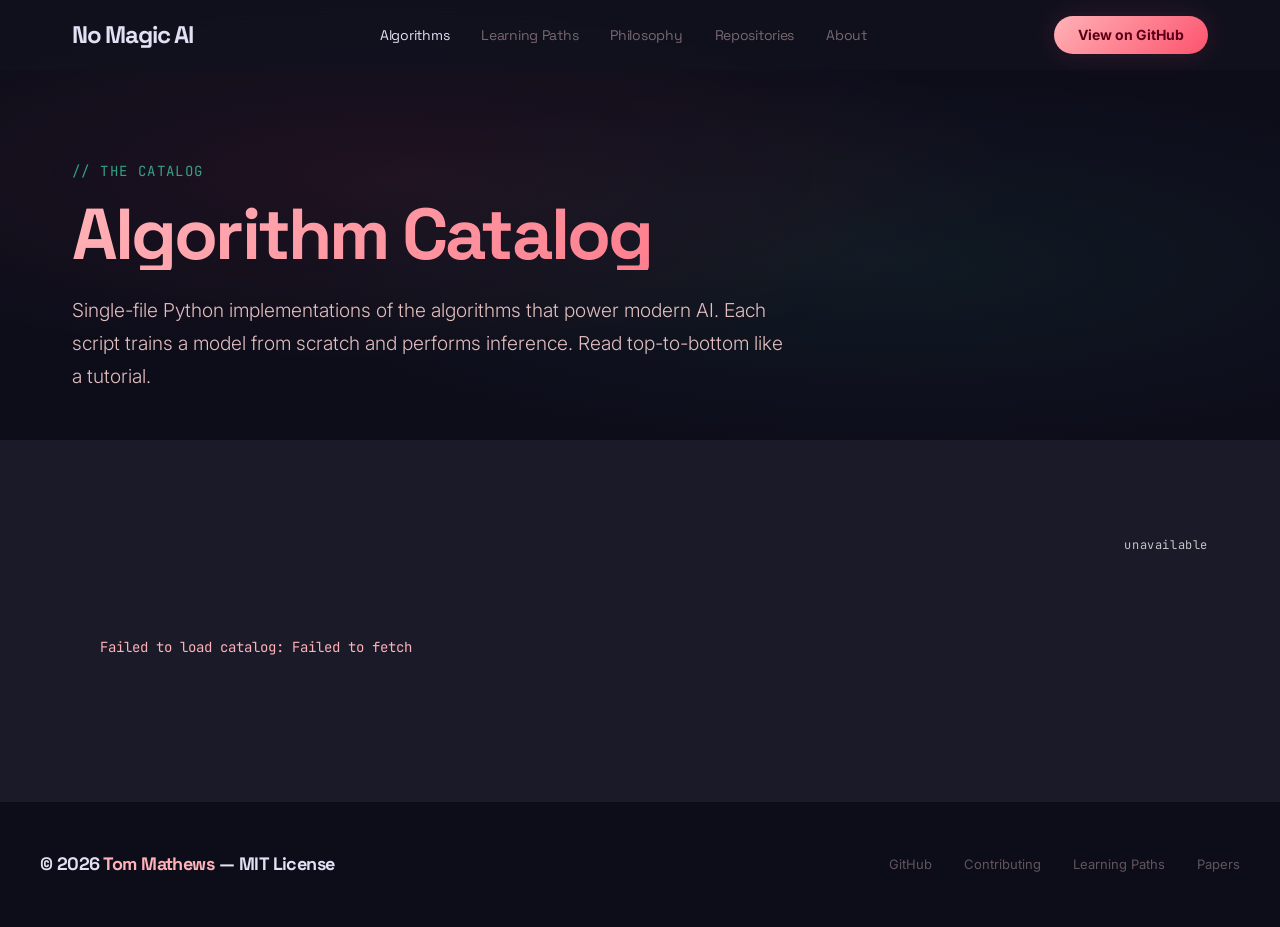
==== algorithms/index.html @ 9338393c "feat(site): add /algorithms/ page with URL-routed tier filter Create a dedicated /algorithms/ page t" ====
<!DOCTYPE html>
<html lang="en">
<head>
  <meta charset="UTF-8">
  <meta name="viewport" content="width=device-width, initial-scale=1.0">
  <title>Algorithms &mdash; no-magic-ai</title>
  <meta name="description" content="Browse the no-magic algorithm catalog. 48 single-file Python implementations grouped by tier: foundations, alignment, systems, agents.">
  <link rel="canonical" href="https://no-magic-ai.github.io/algorithms/">
  <meta property="og:type" content="website">
  <meta property="og:title" content="Algorithms — no-magic-ai">
  <meta property="og:description" content="48 single-file Python implementations of AI/ML algorithms. Zero dependencies, pure stdlib. Filter by tier and read top-to-bottom.">
  <meta property="og:url" content="https://no-magic-ai.github.io/algorithms/">
  <meta property="og:image" content="https://no-magic-ai.github.io/icon-512.png">
  <meta name="twitter:card" content="summary_large_image">
  <link rel="icon" type="image/png" sizes="32x32" href="../favicon-32.png">
  <link rel="icon" type="image/svg+xml" href="../icon.svg">
  <link rel="icon" type="image/png" sizes="192x192" href="../favicon-192.png">
  <link rel="apple-touch-icon" href="../apple-touch-icon.png">
  <link rel="preconnect" href="https://fonts.googleapis.com">
  <link rel="preconnect" href="https://fonts.gstatic.com" crossorigin>
  <link href="https://fonts.googleapis.com/css2?family=Space+Grotesk:wght@300;400;500;600;700&family=Inter:wght@300;400;500;600&family=JetBrains+Mono:wght@400;700&display=swap" rel="stylesheet">
  <link href="https://fonts.googleapis.com/css2?family=Material+Symbols+Outlined:wght,FILL@100..700,0..1&display=swap" rel="stylesheet">
  <link rel="stylesheet" href="../site.css">
  <style>
/* Page-specific styles for the Algorithms catalog. Shared tokens,
   nav, footer, sections, and responsive baselines live in site.css. */

/* ── Hero (compact, mirrors about.html) ── */
.hero-compact {
  position: relative; padding: 10rem 0 3rem; overflow: hidden;
  background: var(--surface-lowest);
}
.hero-compact::before {
  content: ''; position: absolute; inset: 0; z-index: 0;
  background: radial-gradient(ellipse at 30% 40%, rgba(252, 83, 109, 0.08), transparent 50%),
              radial-gradient(ellipse at 70% 60%, rgba(65, 222, 176, 0.06), transparent 50%);
}
.hero-compact .container { position: relative; z-index: 2; }
.hero-tag {
  font-family: 'JetBrains Mono', monospace; color: var(--secondary);
  font-size: 0.875rem; letter-spacing: 0.1em; text-transform: uppercase;
  margin-bottom: 1rem; opacity: 0.7;
}
.hero-compact h1 {
  font-family: 'Space Grotesk', sans-serif;
  font-size: clamp(2.5rem, 6vw, 4.5rem);
  font-weight: 700; letter-spacing: -0.04em; line-height: 1;
  background: linear-gradient(135deg, var(--primary), var(--primary-container));
  -webkit-background-clip: text; -webkit-text-fill-color: transparent;
  background-clip: text;
  margin-bottom: 1.5rem;
}
.hero-compact .lede {
  font-size: clamp(1rem, 1.5vw, 1.25rem); font-weight: 300;
  color: var(--on-surface-variant); max-width: 720px; line-height: 1.7;
}

/* ── Catalog header ── */
.catalog-toolbar {
  display: flex; flex-wrap: wrap; gap: 1.5rem;
  align-items: center; justify-content: space-between;
  margin-bottom: 2rem;
}
.catalog-meta {
  font-family: 'JetBrains Mono', monospace; font-size: 0.75rem;
  color: var(--tertiary); letter-spacing: 0.05em;
}

/* ── Tier Pills ── */
.pills { display: flex; flex-wrap: wrap; gap: 0.5rem; }
.pill {
  padding: 0.5rem 1.25rem; border-radius: 9999px;
  font-family: 'Space Grotesk', sans-serif; font-size: 0.8125rem; font-weight: 600;
  background: var(--surface-highest); color: var(--on-surface);
  transition: all 0.3s;
}
.pill:hover { background: var(--surface-bright); }
.pill.active { background: var(--secondary); color: var(--on-secondary); }
.pill .pill-count {
  display: inline-block; font-size: 0.6875rem;
  background: rgba(255, 255, 255, 0.15); padding: 0 0.375rem;
  border-radius: 9999px; margin-left: 0.375rem;
}
.pill.active .pill-count { background: rgba(0, 56, 41, 0.3); }

/* ── Algo Cards ── */
.cards-grid {
  display: grid; grid-template-columns: repeat(auto-fill, minmax(340px, 1fr)); gap: 1rem;
}
.algo-card {
  background: var(--surface-high); padding: 1.75rem; border-radius: 1rem;
  transition: background 0.4s; cursor: pointer;
  display: flex; flex-direction: column;
}
.algo-card:hover { background: var(--surface-highest); }
.algo-card-top {
  display: flex; justify-content: space-between; align-items: flex-start;
  margin-bottom: 0.75rem;
}
.algo-card-name {
  font-family: 'Space Grotesk', sans-serif; font-size: 1rem;
  font-weight: 700; color: var(--on-surface);
}
.tier-badge {
  font-family: 'JetBrains Mono', monospace; font-size: 0.625rem;
  padding: 0.2rem 0.6rem; border-radius: 9999px; flex-shrink: 0;
  font-weight: 500;
}
.tier-badge-foundations { color: var(--tier-foundations); background: var(--tier-foundations-bg); }
.tier-badge-alignment { color: var(--tier-alignment); background: var(--tier-alignment-bg); }
.tier-badge-systems { color: var(--tier-systems); background: var(--tier-systems-bg); }
.tier-badge-agents { color: var(--tier-agents); background: var(--tier-agents-bg); }
.algo-card-thesis {
  color: var(--on-surface-variant); font-size: 0.8125rem;
  line-height: 1.7; flex: 1;
  display: -webkit-box; -webkit-line-clamp: 3; -webkit-box-orient: vertical;
  overflow: hidden;
}
.algo-card-footer {
  display: flex; justify-content: space-between; align-items: center;
  margin-top: 1rem; padding-top: 0.75rem;
  border-top: 1px solid rgba(90, 64, 66, 0.1);
}
.algo-card-links { display: flex; gap: 0.75rem; }
.algo-card-link {
  font-size: 0.6875rem; color: var(--tertiary); transition: color 0.2s;
  font-family: 'JetBrains Mono', monospace;
}
.algo-card-link:hover { color: var(--primary); }
.algo-card-viz {
  font-size: 0.625rem; color: var(--tertiary);
  display: flex; align-items: center; gap: 0.25rem;
}
.algo-card-viz .viz-dot {
  width: 6px; height: 6px; border-radius: 50%; background: var(--secondary);
}

/* ── Skeleton (shown during initial fetch) ── */
.skeleton-card {
  background: var(--surface-high); padding: 1.75rem; border-radius: 1rem;
  height: 180px; opacity: 0.4;
}

/* ── Empty / error state ── */
.catalog-state {
  padding: 3rem 1rem; text-align: center;
  color: var(--on-surface-variant);
  font-family: 'JetBrains Mono', monospace; font-size: 0.875rem;
}
.catalog-state.error { color: var(--primary); }

/* ── Preview Modal ── */
.modal-overlay {
  display: none; position: fixed; inset: 0;
  background: rgba(0, 0, 0, 0.85); z-index: 10000;
  justify-content: center; align-items: center;
  padding: 2rem; cursor: pointer;
}
.modal-overlay.active { display: flex; }
.modal-content { max-width: 560px; width: 100%; cursor: default; }
.modal-content img {
  width: 100%; border-radius: 0.75rem;
  border: 1px solid rgba(90, 64, 66, 0.15);
}
.modal-title {
  font-family: 'Space Grotesk', sans-serif; font-size: 1rem;
  font-weight: 700; margin-top: 1rem;
}
.modal-thesis {
  font-size: 0.8125rem; color: var(--on-surface-variant);
  margin-top: 0.5rem; line-height: 1.7;
}
.modal-close {
  position: absolute; top: 1.5rem; right: 1.5rem;
  font-size: 1.5rem; color: var(--tertiary); cursor: pointer;
  background: none; border: none; font-family: 'JetBrains Mono', monospace;
}
.modal-close:hover { color: var(--on-surface); }

/* ── Page-specific responsive overrides ── */
@media (max-width: 768px) {
  .hero-compact { padding: 8rem 0 2.5rem; }
  .cards-grid { grid-template-columns: 1fr; }
  .catalog-toolbar { flex-direction: column; align-items: flex-start; }
}
  </style>
</head>
<body>

<!-- ═══ NAV ═══ -->
<nav class="nav">
  <div class="nav-inner">
    <a href="../" class="nav-logo font-headline">No Magic AI</a>
    <div class="nav-links">
      <a href="./" class="current">Algorithms</a>
      <a href="../#paths">Learning Paths</a>
      <a href="../#philosophy">Philosophy</a>
      <a href="../#repos">Repositories</a>
      <a href="../about.html">About</a>
    </div>
    <a href="https://github.com/no-magic-ai/no-magic" class="nav-cta" target="_blank">View on GitHub</a>
  </div>
</nav>

<!-- ═══ HERO ═══ -->
<section class="hero-compact">
  <div class="container">
    <p class="hero-tag">// the catalog</p>
    <h1>Algorithm Catalog</h1>
    <p class="lede">
      Single-file Python implementations of the algorithms that power modern AI.
      Each script trains a model from scratch and performs inference. Read top-to-bottom like a tutorial.
    </p>
  </div>
</section>

<!-- ═══ CATALOG ═══ -->
<section class="section section-low">
  <div class="container">
    <div class="catalog-toolbar">
      <nav class="pills" id="tierNav" role="tablist" aria-label="Filter by tier"></nav>
      <div class="catalog-meta" id="catalogMeta">&mdash;</div>
    </div>
    <div class="cards-grid" id="algoGrid">
      <div class="skeleton-card"></div>
      <div class="skeleton-card"></div>
      <div class="skeleton-card"></div>
      <div class="skeleton-card"></div>
      <div class="skeleton-card"></div>
      <div class="skeleton-card"></div>
    </div>
  </div>
</section>

<!-- ═══ FOOTER ═══ -->
<footer class="footer">
  <div class="footer-inner">
    <div class="footer-logo font-headline">&copy; 2026 <a href="https://github.com/Mathews-Tom" target="_blank" style="color:var(--primary);">Tom Mathews</a> &mdash; MIT License</div>
    <div class="footer-links">
      <a href="https://github.com/no-magic-ai" target="_blank">GitHub</a>
      <a href="https://github.com/no-magic-ai/no-magic/blob/main/CONTRIBUTING.md" target="_blank">Contributing</a>
      <a href="../#paths">Learning Paths</a>
      <a href="https://github.com/no-magic-ai/no-magic-papers" target="_blank">Papers</a>
    </div>
  </div>
</footer>

<!-- ═══ PREVIEW MODAL ═══ -->
<div class="modal-overlay" id="modal">
  <button class="modal-close" aria-label="Close preview">&times;</button>
  <div class="modal-content">
    <img id="modalImg" src="" alt="">
    <div class="modal-title" id="modalTitle"></div>
    <div class="modal-thesis" id="modalThesis"></div>
  </div>
</div>

<script>
const CATALOG_URL = 'https://raw.githubusercontent.com/no-magic-ai/no-magic/main/docs/catalog.json';
const VIZ_BASE = 'https://raw.githubusercontent.com/no-magic-ai/no-magic-viz/main/previews/';
const REPO_BASE = 'https://github.com/no-magic-ai/no-magic/blob/main/';

const TIER_LABELS = {
  '01-foundations': 'Foundations',
  '02-alignment': 'Alignment',
  '03-systems': 'Systems',
  '04-agents': 'Agents',
};

const TIER_BADGE_CLASS = {
  '01-foundations': 'tier-badge-foundations',
  '02-alignment': 'tier-badge-alignment',
  '03-systems': 'tier-badge-systems',
  '04-agents': 'tier-badge-agents',
};

// Map short URL slugs to full tier IDs and vice versa
const TIER_SLUG = {
  'foundations': '01-foundations',
  'alignment': '02-alignment',
  'systems': '03-systems',
  'agents': '04-agents',
};
const SLUG_FROM_TIER = Object.fromEntries(
  Object.entries(TIER_SLUG).map(function(e) { return [e[1], e[0]]; })
);

let algorithms = [];
let previewSet = new Set();

const grid = document.getElementById('algoGrid');
const tierNav = document.getElementById('tierNav');
const meta = document.getElementById('catalogMeta');
const modal = document.getElementById('modal');

async function cachedFetch(url, key, ttlMs) {
  ttlMs = ttlMs || 300000;
  const cached = sessionStorage.getItem(key);
  if (cached) {
    try {
      const parsed = JSON.parse(cached);
      if (Date.now() - parsed.ts < ttlMs) return parsed.data;
    } catch { /* fall through to refetch */ }
  }
  const res = await fetch(url);
  if (!res.ok) throw new Error(url + ': ' + res.status);
  const data = await res.json();
  sessionStorage.setItem(key, JSON.stringify({ data: data, ts: Date.now() }));
  return data;
}

async function fetchPreviewList() {
  try {
    const files = await cachedFetch(
      'https://api.github.com/repos/no-magic-ai/no-magic-viz/contents/previews',
      'viz-previews'
    );
    files.forEach(function(f) {
      if (f.name.endsWith('.gif')) previewSet.add(f.name.replace('.gif', ''));
    });
  } catch { /* preview indicators won't show */ }
}

function tierFromUrl() {
  const params = new URLSearchParams(window.location.search);
  const slug = params.get('tier');
  if (!slug) return 'all';
  return TIER_SLUG[slug] || 'all';
}

function urlForTier(tier) {
  if (tier === 'all') return window.location.pathname;
  const slug = SLUG_FROM_TIER[tier];
  if (!slug) return window.location.pathname;
  return window.location.pathname + '?tier=' + slug;
}

function buildTabs(activeTier) {
  const counts = {};
  algorithms.forEach(function(a) { counts[a.tier] = (counts[a.tier] || 0) + 1; });

  const tiers = Object.keys(counts).sort();
  let html = '<button class="pill ' + (activeTier === 'all' ? 'active' : '') +
    '" data-tier="all" role="tab">All <span class="pill-count">' + algorithms.length + '</span></button>';
  tiers.forEach(function(tier) {
    const label = TIER_LABELS[tier] || tier;
    const isActive = tier === activeTier ? 'active' : '';
    html += '<button class="pill ' + isActive + '" data-tier="' + tier +
      '" role="tab">' + label + ' <span class="pill-count">' + counts[tier] + '</span></button>';
  });
  tierNav.innerHTML = html;

  tierNav.querySelectorAll('.pill').forEach(function(tab) {
    tab.addEventListener('click', function() {
      const tier = tab.dataset.tier;
      tierNav.querySelectorAll('.pill').forEach(function(t) { t.classList.remove('active'); });
      tab.classList.add('active');
      history.pushState({ tier: tier }, '', urlForTier(tier));
      renderGrid(tier);
    });
  });
}

function renderGrid(tier) {
  const filtered = tier === 'all' ? algorithms : algorithms.filter(function(a) { return a.tier === tier; });
  meta.textContent = filtered.length + ' / ' + algorithms.length + ' algorithms';
  if (filtered.length === 0) {
    grid.innerHTML = '<div class="catalog-state">No algorithms in this tier yet.</div>';
    return;
  }
  grid.innerHTML = filtered.map(function(a) {
    const hasPreview = previewSet.has(a.name);
    const badgeClass = TIER_BADGE_CLASS[a.tier] || '';
    const tierLabel = TIER_LABELS[a.tier] || a.tier;
    return '<div class="algo-card" data-name="' + a.name + '" data-tier="' + a.tier + '">' +
      '<div class="algo-card-top">' +
        '<span class="algo-card-name">' + a.display + '</span>' +
        '<span class="tier-badge ' + badgeClass + '">' + tierLabel + '</span>' +
      '</div>' +
      '<div class="algo-card-thesis">' + a.thesis + '</div>' +
      '<div class="algo-card-footer">' +
        '<div class="algo-card-links">' +
          '<a href="' + REPO_BASE + a.tier + '/' + a.name + '.py" class="algo-card-link" target="_blank" onclick="event.stopPropagation()">source</a>' +
          (hasPreview ? '<span class="algo-card-link" data-preview="' + a.name + '">preview</span>' : '') +
        '</div>' +
        (hasPreview ? '<div class="algo-card-viz"><span class="viz-dot"></span>viz</div>' : '') +
      '</div>' +
    '</div>';
  }).join('');
}

function showPreview(name) {
  const algo = algorithms.find(function(a) { return a.name === name; });
  if (!algo) return;
  document.getElementById('modalImg').src = VIZ_BASE + name + '.gif';
  document.getElementById('modalImg').alt = algo.display + ' preview';
  document.getElementById('modalTitle').textContent = algo.display;
  document.getElementById('modalThesis').textContent = algo.thesis;
  modal.classList.add('active');
}

modal.addEventListener('click', function(e) {
  if (e.target === modal || e.target.classList.contains('modal-close')) {
    modal.classList.remove('active');
  }
});

document.addEventListener('keydown', function(e) {
  if (e.key === 'Escape') modal.classList.remove('active');
});

grid.addEventListener('click', function(e) {
  const previewSpan = e.target.closest('[data-preview]');
  if (previewSpan) {
    e.stopPropagation();
    showPreview(previewSpan.dataset.preview);
    return;
  }
  const card = e.target.closest('.algo-card');
  if (!card || e.target.closest('a')) return;
  const name = card.dataset.name;
  if (previewSet.has(name)) {
    showPreview(name);
  } else {
    window.open(REPO_BASE + card.dataset.tier + '/' + name + '.py', '_blank');
  }
});

window.addEventListener('popstate', function() {
  const tier = tierFromUrl();
  tierNav.querySelectorAll('.pill').forEach(function(t) {
    t.classList.toggle('active', t.dataset.tier === tier);
  });
  renderGrid(tier);
});

async function init() {
  try {
    const [catalog] = await Promise.all([
      cachedFetch(CATALOG_URL, 'catalog'),
      fetchPreviewList(),
    ]);
    algorithms = catalog;
    const activeTier = tierFromUrl();
    buildTabs(activeTier);
    renderGrid(activeTier);
  } catch (err) {
    grid.innerHTML = '<div class="catalog-state error">Failed to load catalog: ' + err.message + '</div>';
    meta.textContent = 'unavailable';
  }
}

init();
</script>
</body>
</html>
---- site.css ----
/* ══════════════════════════════════════════════
   Design System: Neon Observatory
   Shared across all pages. Page-specific styles
   stay inline in each HTML file.

   Note: .container max-width defaults to 1200px.
   Pages that want a narrower max-width override
   .container in their local <style> block.
   ══════════════════════════════════════════════ */
:root {
  --bg: #12121f;
  --surface: #12121f;
  --surface-lowest: #0d0d1a;
  --surface-low: #1a1a28;
  --surface-container: #1e1e2c;
  --surface-high: #292937;
  --surface-highest: #343342;
  --surface-bright: #383847;
  --on-surface: #e3e0f4;
  --on-surface-variant: #e2bebf;
  --on-bg: #e3e0f4;
  --primary: #ffb2b7;
  --primary-container: #fc536d;
  --on-primary: #67001c;
  --on-primary-container: #5b0017;
  --secondary: #41deb0;
  --secondary-container: #00c295;
  --on-secondary: #003829;
  --tertiary: #c6c6c6;
  --outline-variant: #5a4042;
  --outline: #a9898a;
  --error: #ffb4ab;
  --tier-foundations: #5b8def;
  --tier-foundations-bg: rgba(15, 52, 96, 0.15);
  --tier-alignment: #c78ddb;
  --tier-alignment-bg: rgba(155, 89, 182, 0.15);
  --tier-systems: #41deb0;
  --tier-systems-bg: rgba(65, 222, 176, 0.1);
  --tier-agents: #e97d32;
  --tier-agents-bg: rgba(233, 125, 50, 0.15);
}

/* ── Reset ── */
*, *::before, *::after { box-sizing: border-box; margin: 0; padding: 0; }
html { scroll-behavior: smooth; }
body {
  background: var(--bg);
  color: var(--on-bg);
  font-family: 'Inter', system-ui, sans-serif;
  font-size: 14px;
  line-height: 1.6;
  overflow-x: hidden;
  -webkit-font-smoothing: antialiased;
}
a { color: inherit; text-decoration: none; }
button { cursor: pointer; border: none; font-family: inherit; }
img { max-width: 100%; display: block; }
::selection { background: rgba(255, 178, 183, 0.3); }

/* ── Utilities ── */
.container { max-width: 1200px; margin: 0 auto; padding: 0 2rem; }
.ghost-border { border: 1px solid rgba(90, 64, 66, 0.15); }
.font-headline { font-family: 'Space Grotesk', sans-serif; }
.font-mono { font-family: 'JetBrains Mono', monospace; }
.material-symbols-outlined {
  font-variation-settings: 'FILL' 0, 'wght' 400, 'GRAD' 0, 'opsz' 24;
  vertical-align: middle;
}

/* ── Nav ── */
.nav {
  position: fixed; top: 0; width: 100%; z-index: 50;
  background: rgba(18, 18, 31, 0.75);
  backdrop-filter: blur(20px); -webkit-backdrop-filter: blur(20px);
}
.nav-inner {
  display: flex; justify-content: space-between; align-items: center;
  padding: 1rem 2rem; max-width: 1200px; margin: 0 auto;
}
.nav-logo {
  font-family: 'Space Grotesk', sans-serif;
  font-size: 1.5rem; font-weight: 700; letter-spacing: -0.05em; color: var(--on-surface);
}
.nav-links { display: flex; gap: 2rem; }
.nav-links a {
  font-family: 'Space Grotesk', sans-serif; font-size: 0.875rem;
  color: rgba(226, 190, 191, 0.5); transition: color 0.3s;
  letter-spacing: -0.02em;
}
.nav-links a:hover, .nav-links a.current { color: var(--on-surface); }
.nav-cta {
  display: inline-flex; align-items: center; gap: 0.5rem;
  background: linear-gradient(135deg, var(--primary), var(--primary-container));
  color: var(--on-primary-container); padding: 0.5rem 1.5rem;
  border-radius: 9999px; font-weight: 700; font-size: 0.875rem;
  transition: transform 0.2s;
  box-shadow: 0 0 30px rgba(252, 83, 109, 0.15);
}
.nav-cta:hover { transform: scale(1.05); }

/* ── Sections ── */
.section { padding: 6rem 0; position: relative; z-index: 1; }
.section-low { background: var(--surface-low); }
.section-lowest { background: var(--surface-lowest); }

/* ── Footer ── */
.footer { background: var(--surface-lowest); padding: 3rem 2rem; }
.footer-inner {
  display: flex; justify-content: space-between; align-items: center;
  max-width: 1200px; margin: 0 auto; flex-wrap: wrap; gap: 1.5rem;
}
.footer-logo {
  font-family: 'Space Grotesk', sans-serif; font-size: 1.125rem;
  font-weight: 700; color: var(--on-surface); letter-spacing: -0.03em;
}
.footer-links { display: flex; gap: 2rem; }
.footer-links a {
  font-size: 0.8125rem; color: rgba(226, 190, 191, 0.4); transition: color 0.3s;
}
.footer-links a:hover { color: var(--secondary); }
.footer-copy {
  font-family: 'JetBrains Mono', monospace; font-size: 0.6875rem;
  color: rgba(226, 190, 191, 0.25);
}

/* ── Animations ── */
@keyframes fadeIn {
  from { opacity: 0; transform: translateY(12px); }
  to { opacity: 1; transform: translateY(0); }
}
@keyframes blink { 0%, 100% { opacity: 1; } 50% { opacity: 0; } }
@keyframes pfloat {
  0%, 100% { transform: translateY(0) scale(1); opacity: 0.5; }
  50% { transform: translateY(-20px) scale(1.15); opacity: 1; }
}
@keyframes scrollBounce {
  0%, 100% { transform: translateY(0); opacity: 1; }
  50% { transform: translateY(8px); opacity: 0.3; }
}
.reveal {
  opacity: 0; transform: translateY(20px);
  transition: opacity 0.6s ease, transform 0.6s ease;
}
.reveal.visible { opacity: 1; transform: translateY(0); }

/* ── Responsive (shared) ── */
@media (max-width: 768px) {
  .nav-links { display: none; }
  .footer-inner { flex-direction: column; text-align: center; }
  .footer-links { flex-wrap: wrap; justify-content: center; }
}
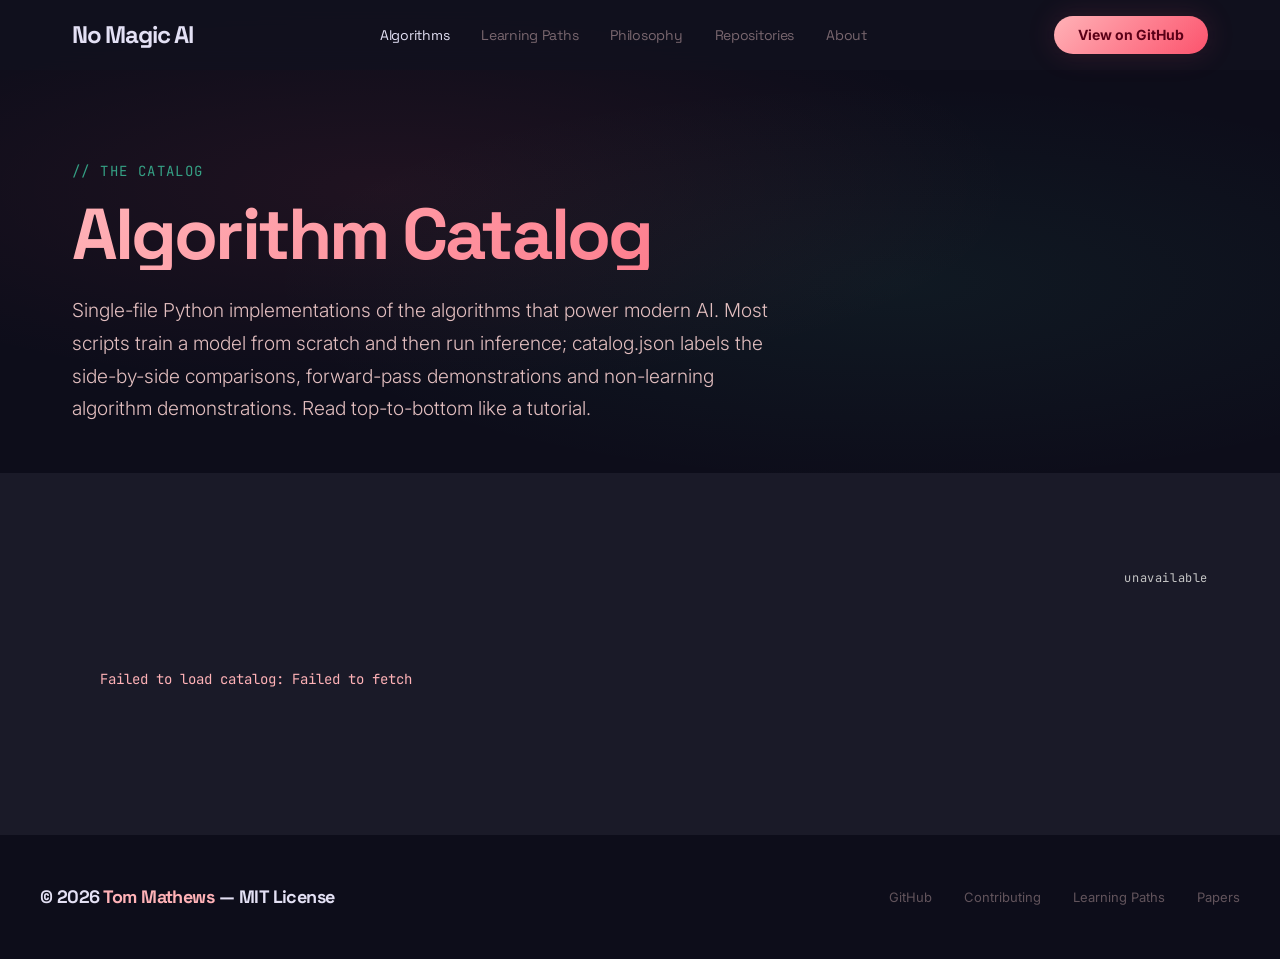
==== commit 9810c093: "docs: align the public manifesto with repository contracts The About page labelled apprentice as des" ====
--- a/algorithms/index.html
+++ b/algorithms/index.html
@@ -209,7 +209,8 @@
     <h1>Algorithm Catalog</h1>
     <p class="lede">
       Single-file Python implementations of the algorithms that power modern AI.
-      Each script trains a model from scratch and performs inference. Read top-to-bottom like a tutorial.
+      Most scripts train a model from scratch and then run inference; <a href="https://github.com/no-magic-ai/no-magic/blob/main/docs/catalog.json" target="_blank">catalog.json</a> labels the side-by-side comparisons,
+      forward-pass demonstrations and non-learning algorithm demonstrations. Read top-to-bottom like a tutorial.
     </p>
   </div>
 </section>
@@ -259,6 +260,7 @@
 const CATALOG_URL = 'https://raw.githubusercontent.com/no-magic-ai/no-magic/main/docs/catalog.json';
 const VIZ_BASE = 'https://raw.githubusercontent.com/no-magic-ai/no-magic-viz/main/previews/';
 const REPO_BASE = 'https://github.com/no-magic-ai/no-magic/blob/main/';
+const PAPERS_BASE = 'https://github.com/no-magic-ai/no-magic-papers/blob/main/papers/';
 
 const TIER_LABELS = {
   '01-foundations': 'Foundations',
@@ -381,6 +383,7 @@
       '<div class="algo-card-footer">' +
         '<div class="algo-card-links">' +
           '<a href="' + REPO_BASE + a.tier + '/' + a.name + '.py" class="algo-card-link" target="_blank" onclick="event.stopPropagation()">source</a>' +
+          (a.paper_slug ? '<a href="' + PAPERS_BASE + a.paper_slug + '.md" class="algo-card-link" target="_blank" onclick="event.stopPropagation()">paper</a>' : '') +
           (hasPreview ? '<span class="algo-card-link" data-preview="' + a.name + '">preview</span>' : '') +
         '</div>' +
         (hasPreview ? '<div class="algo-card-viz"><span class="viz-dot"></span>viz</div>' : '') +
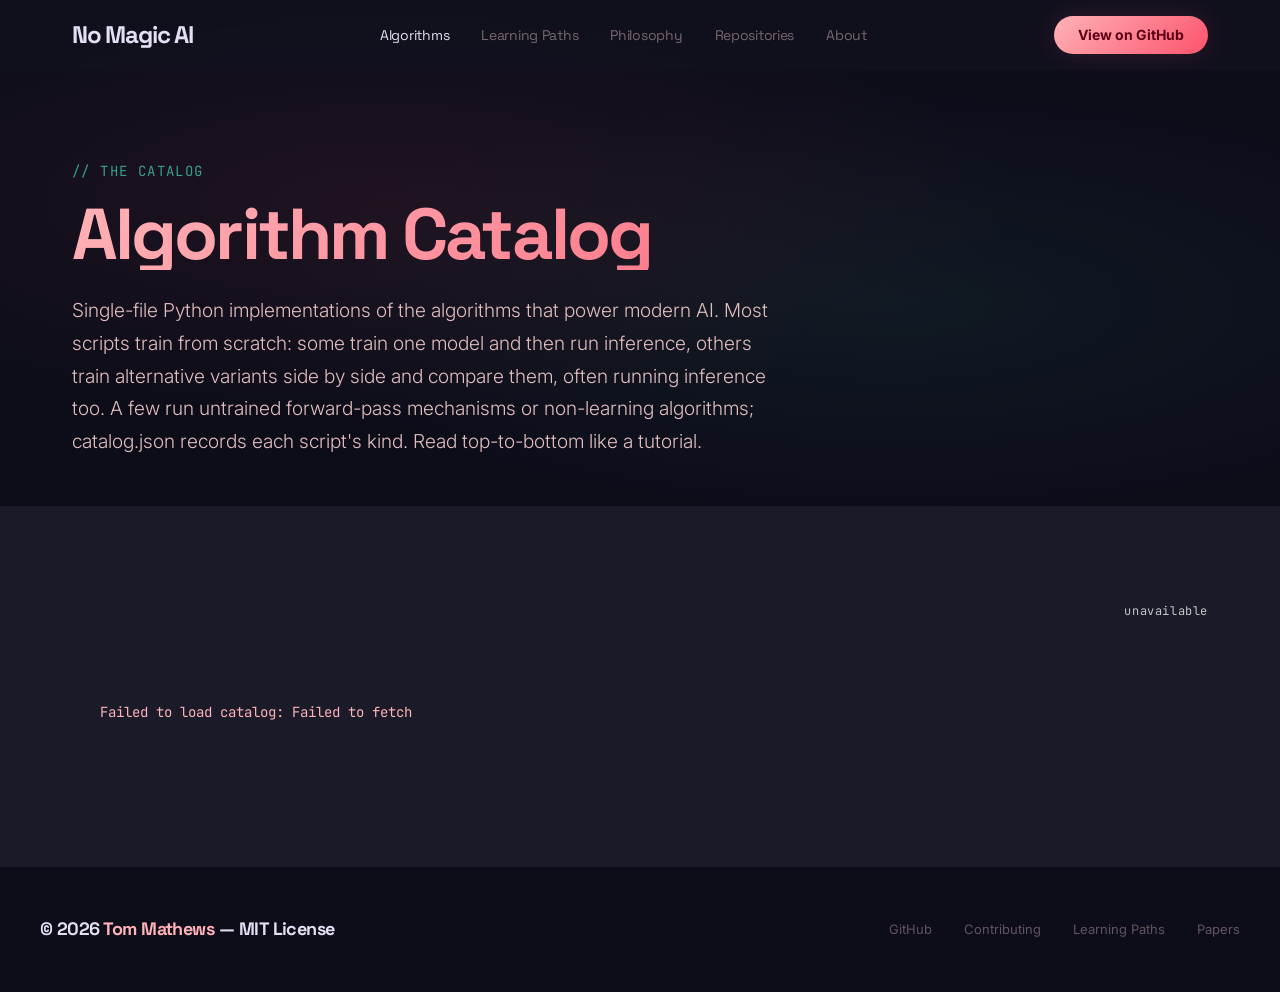
==== commit 2e82d6cd: "docs: describe comparisons and full review gates on the site The home page and algorithms lede impli" ====
--- a/algorithms/index.html
+++ b/algorithms/index.html
@@ -209,8 +209,9 @@
     <h1>Algorithm Catalog</h1>
     <p class="lede">
       Single-file Python implementations of the algorithms that power modern AI.
-      Most scripts train a model from scratch and then run inference; <a href="https://github.com/no-magic-ai/no-magic/blob/main/docs/catalog.json" target="_blank">catalog.json</a> labels the side-by-side comparisons,
-      forward-pass demonstrations and non-learning algorithm demonstrations. Read top-to-bottom like a tutorial.
+      Most scripts train from scratch: some train one model and then run inference, others train alternative variants side by side
+      and compare them, often running inference too. A few run untrained forward-pass mechanisms or non-learning algorithms;
+      <a href="https://github.com/no-magic-ai/no-magic/blob/main/docs/catalog.json" target="_blank">catalog.json</a> records each script's kind. Read top-to-bottom like a tutorial.
     </p>
   </div>
 </section>
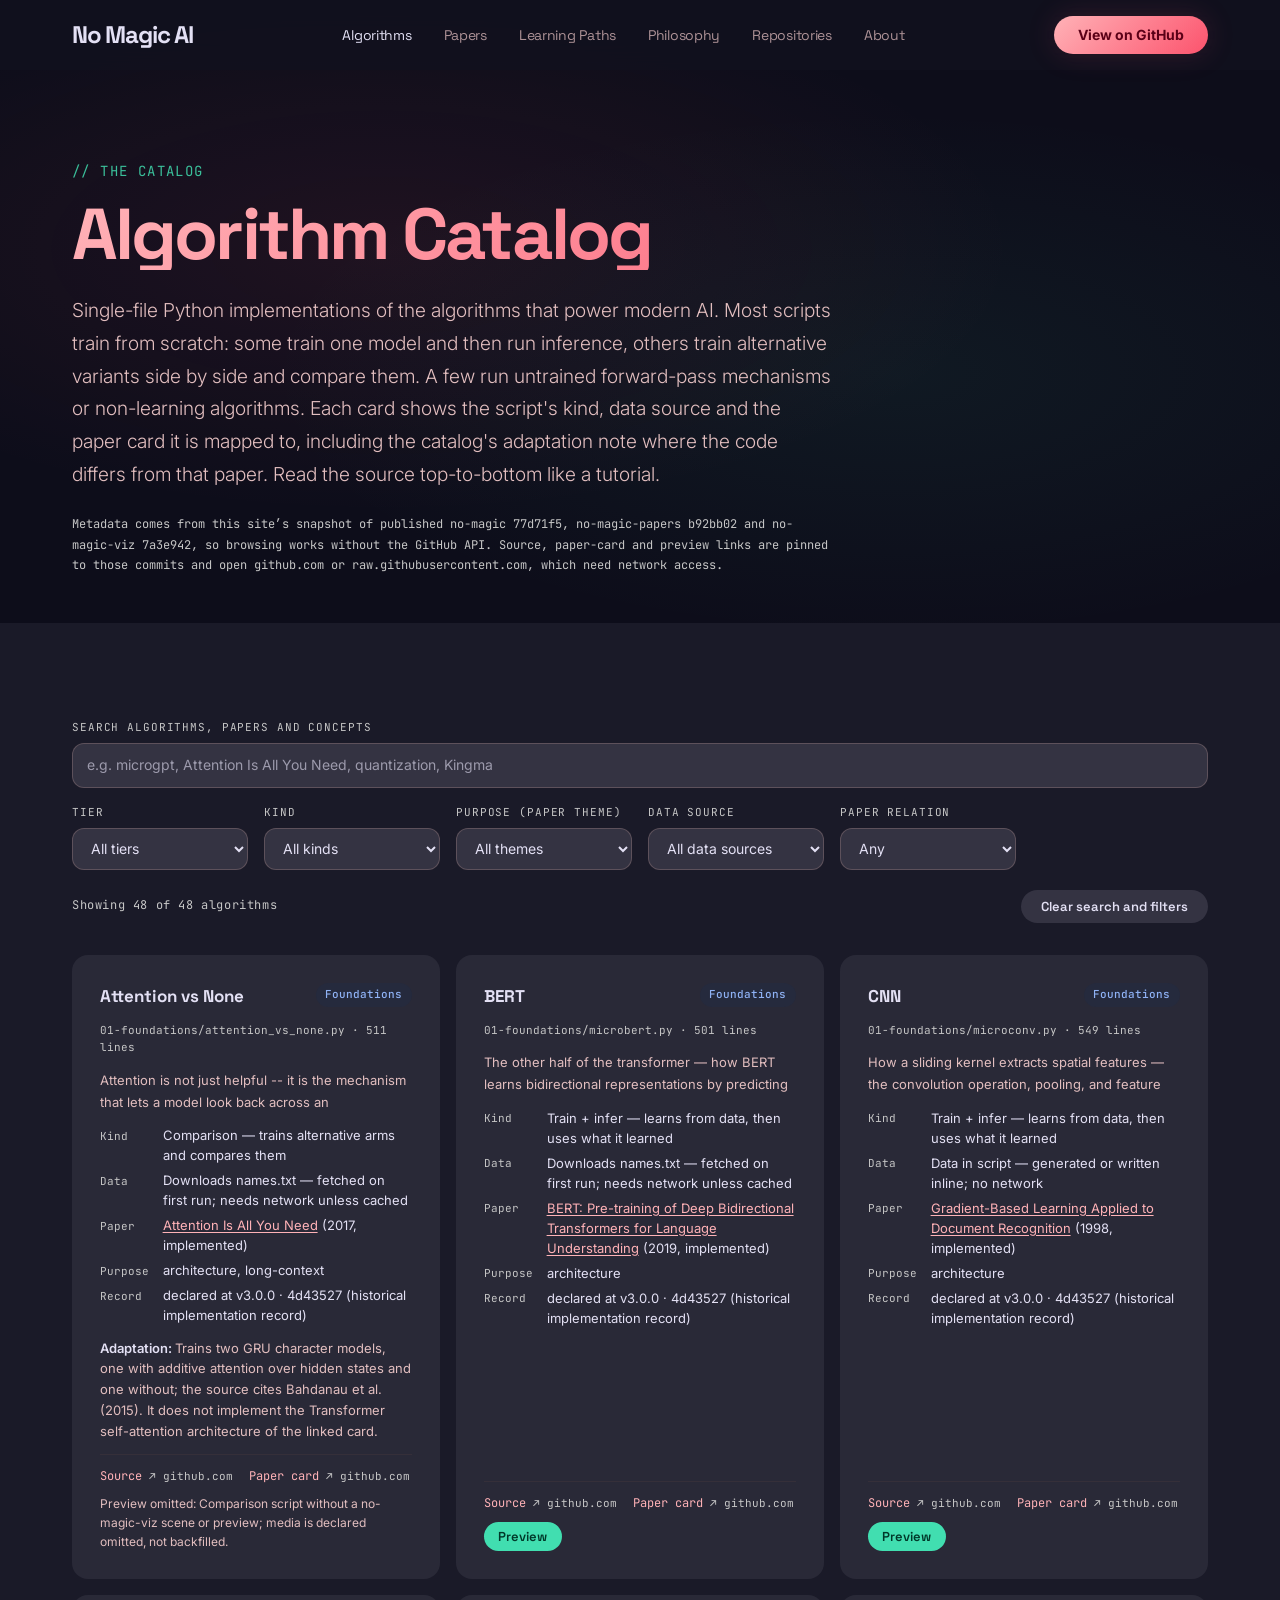
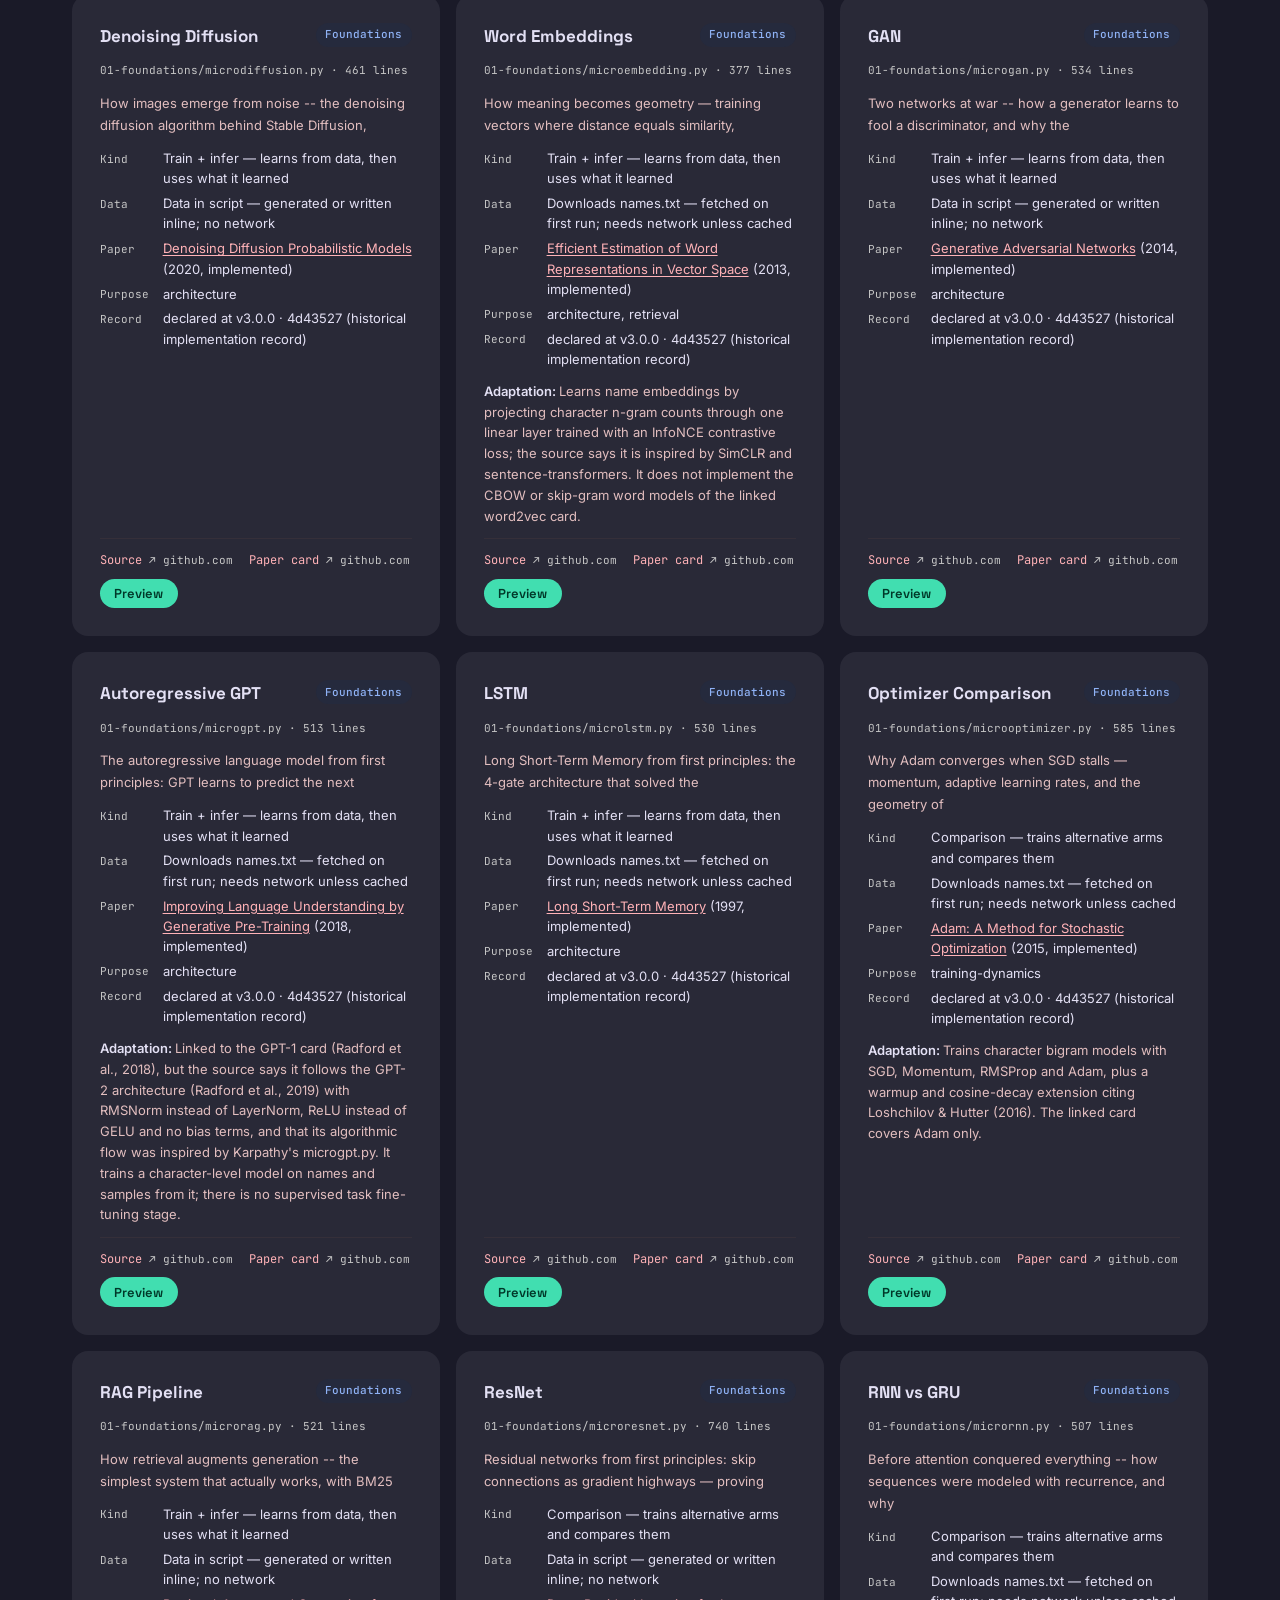
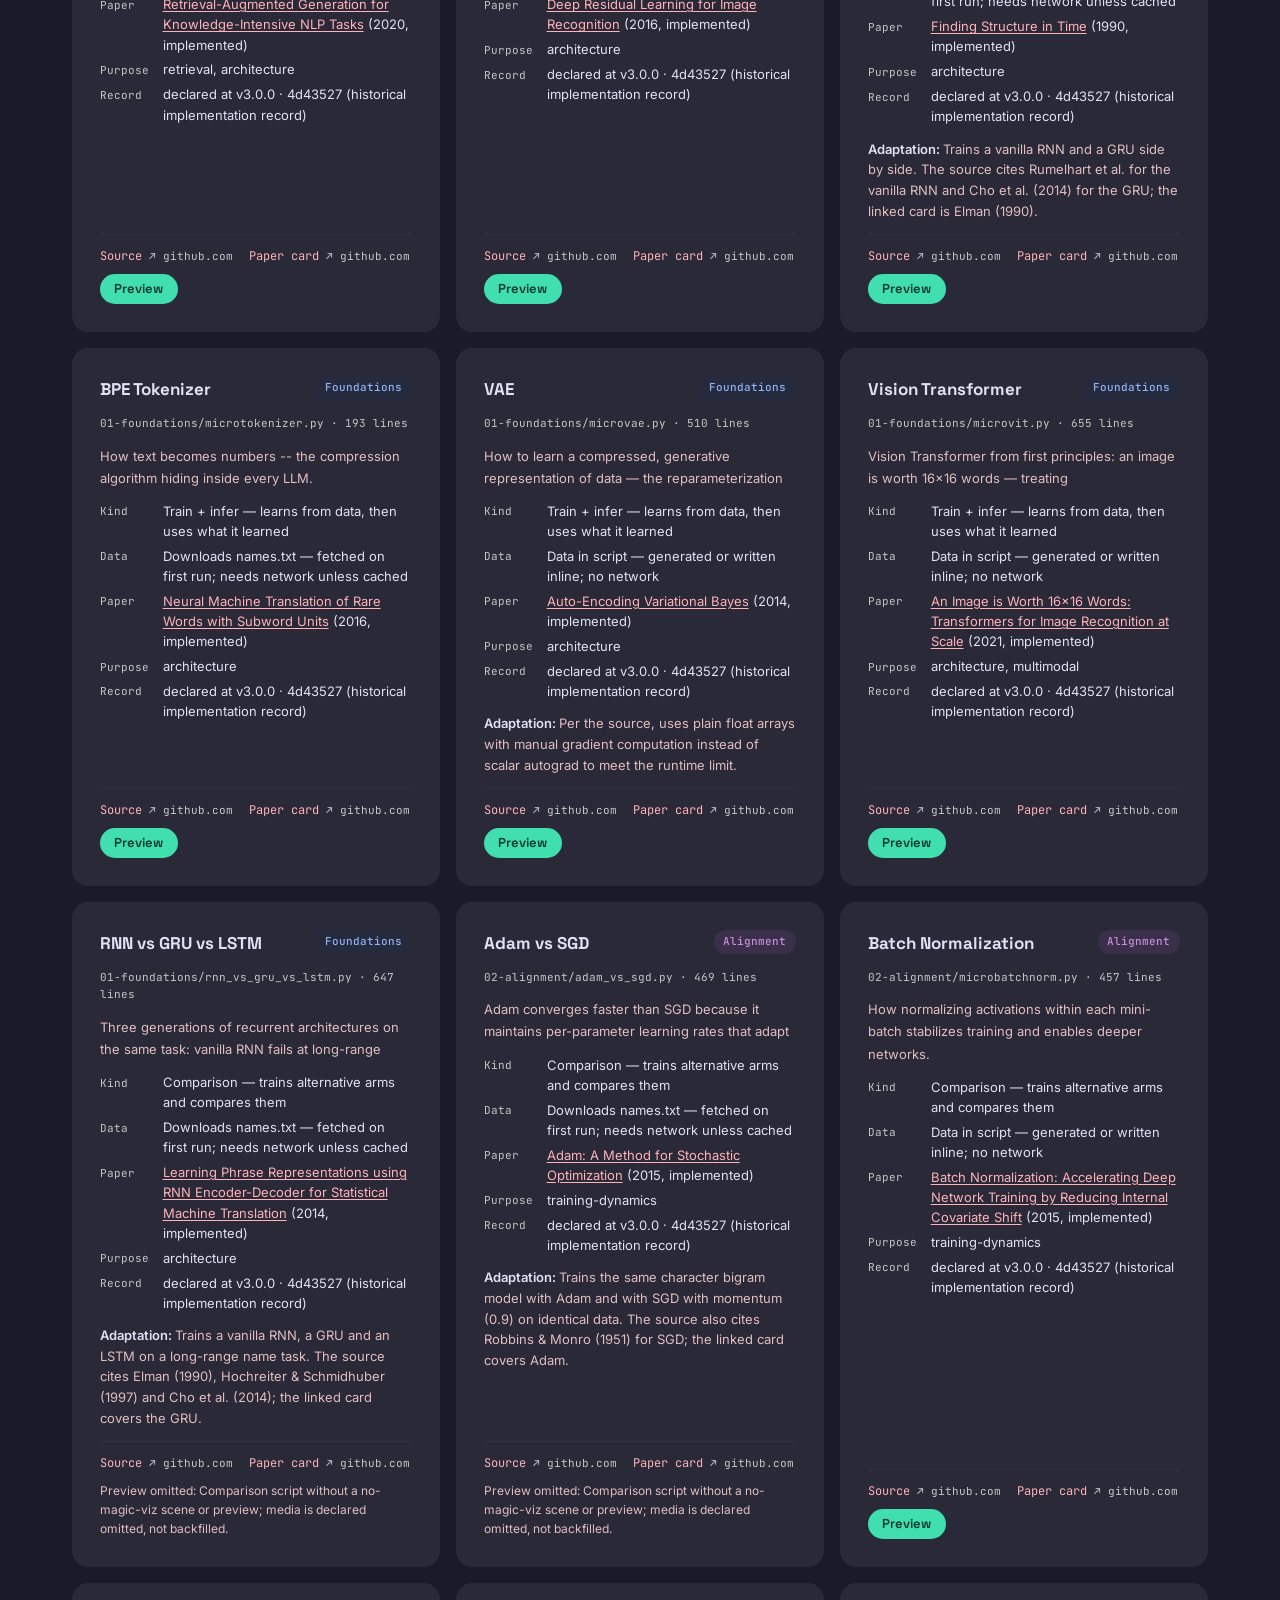
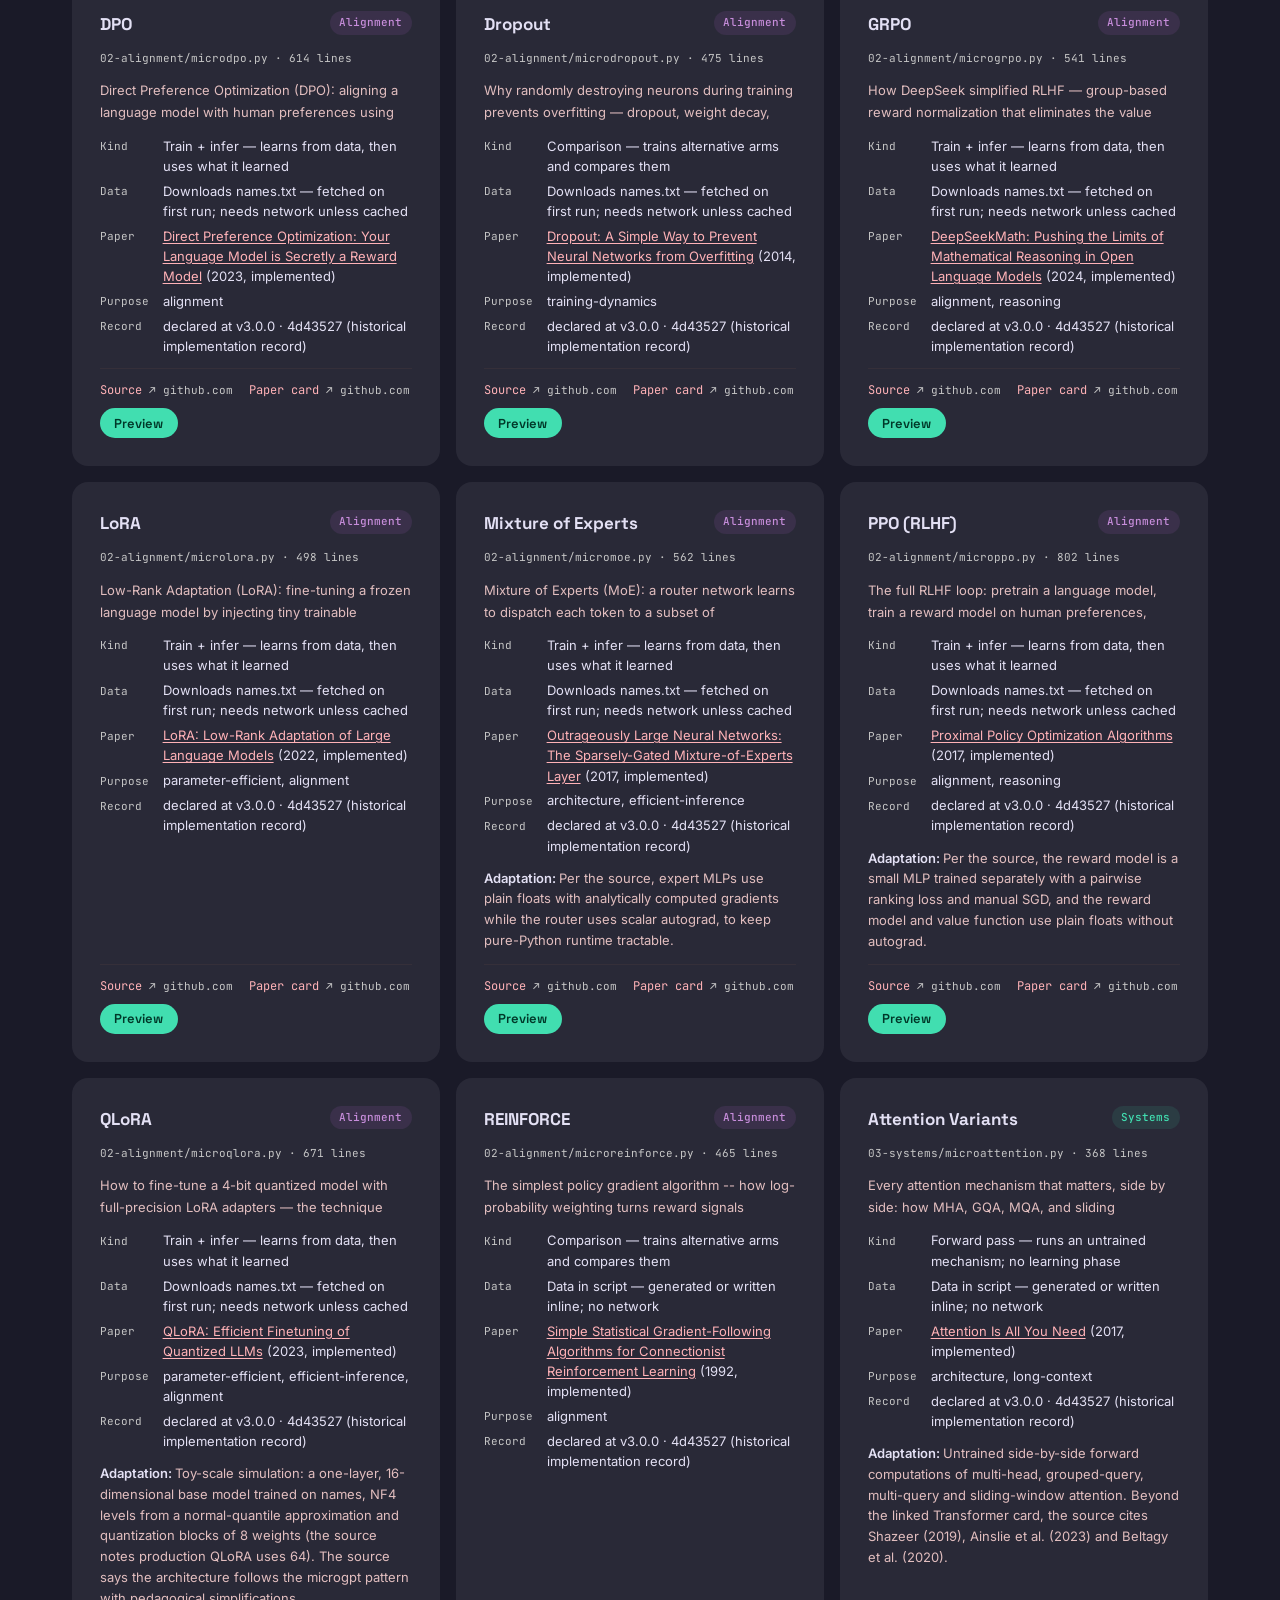
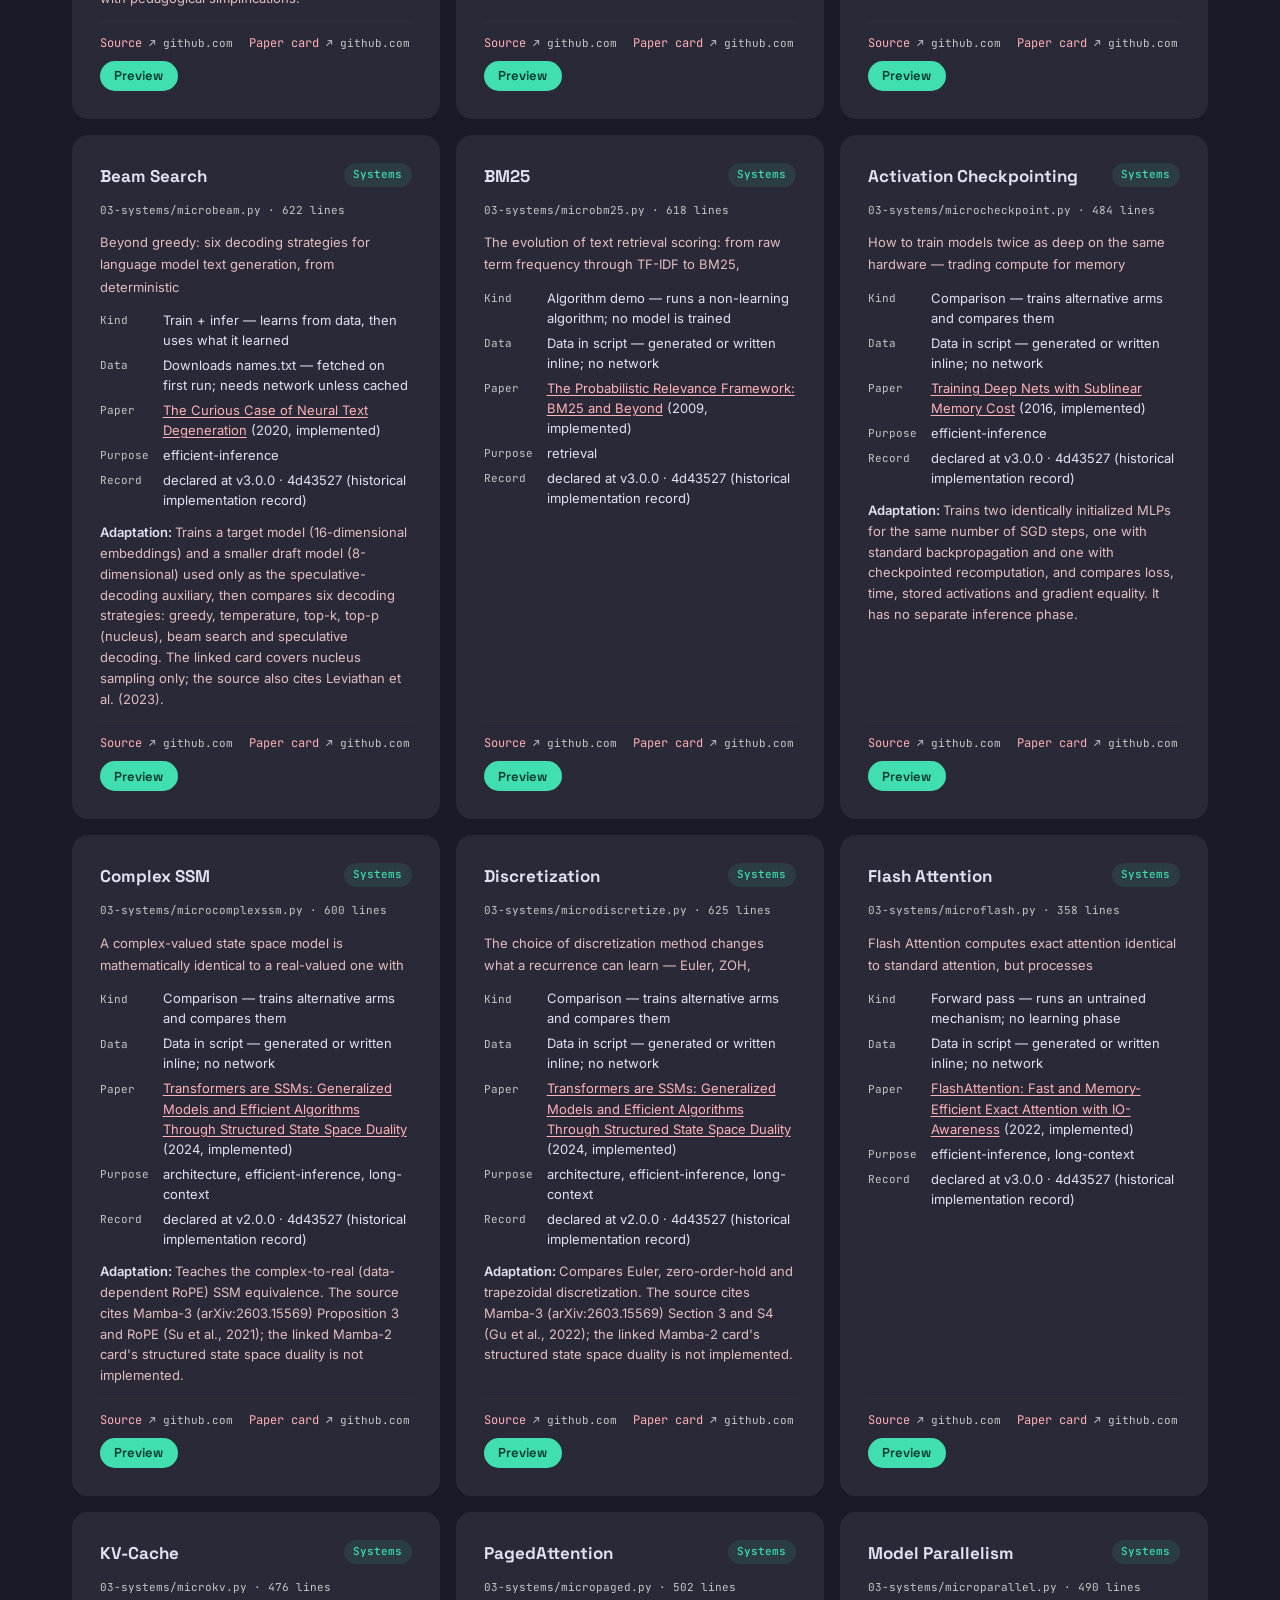
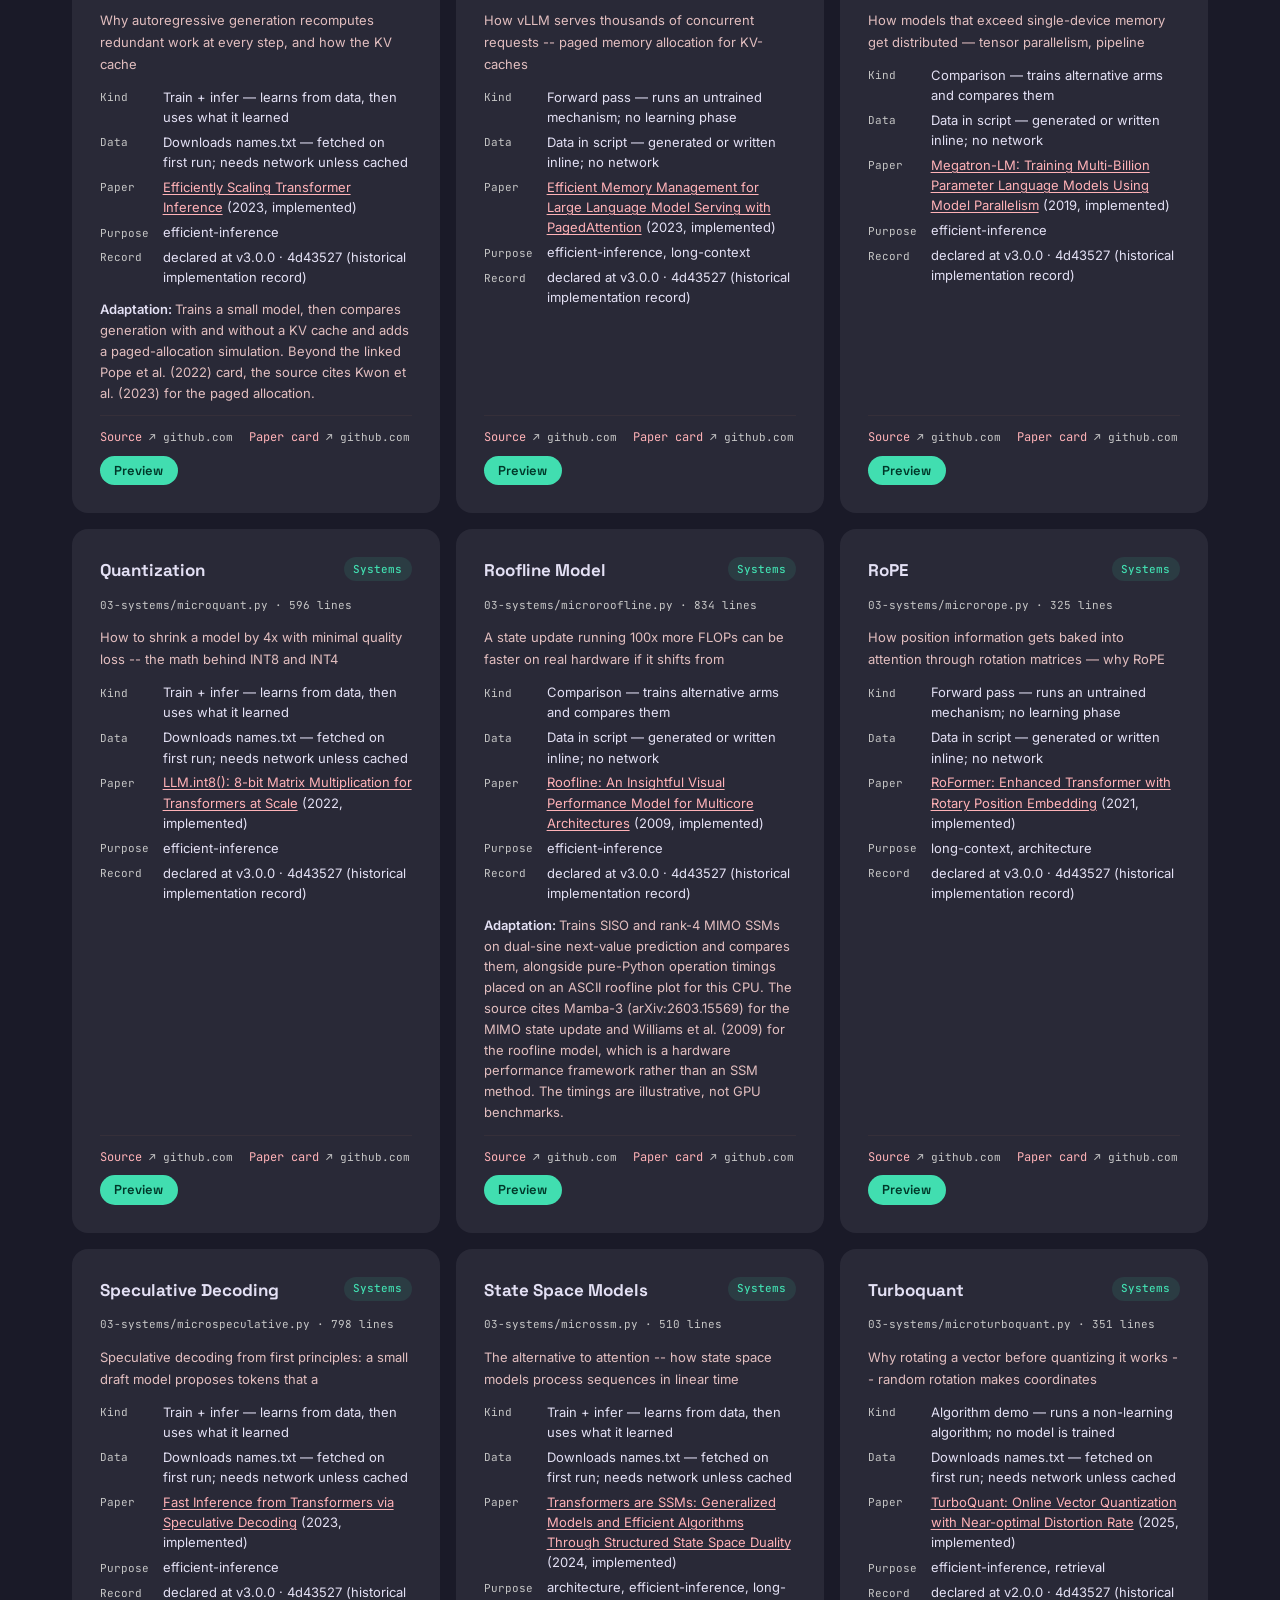
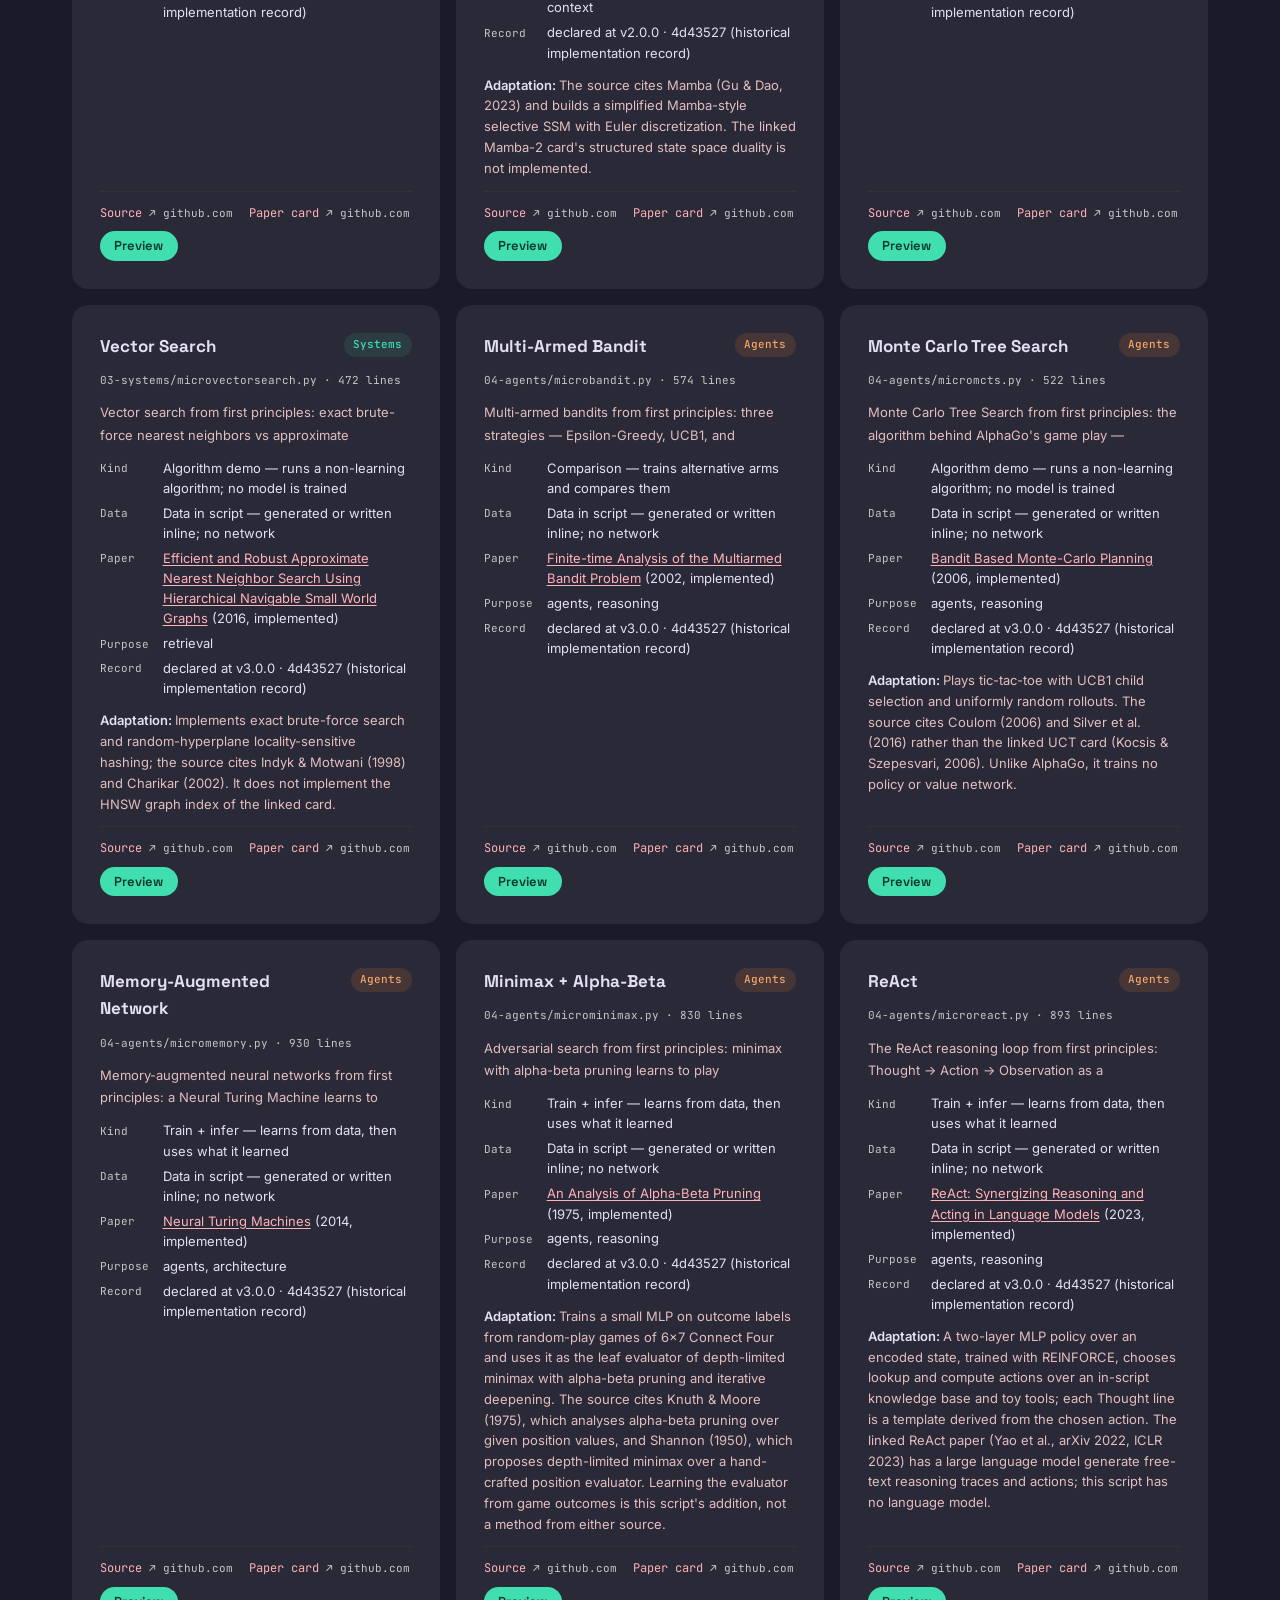
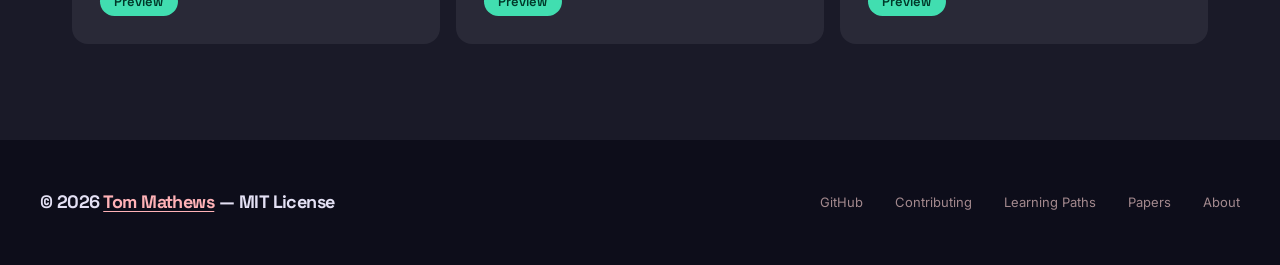
==== commit fffaca6b: "feat(portal): add accessible algorithm and paper discovery The home and algorithm pages enumerated t" ====
--- a/algorithms/index.html
+++ b/algorithms/index.html
@@ -4,11 +4,11 @@
   <meta charset="UTF-8">
   <meta name="viewport" content="width=device-width, initial-scale=1.0">
   <title>Algorithms &mdash; no-magic-ai</title>
-  <meta name="description" content="Browse the no-magic algorithm catalog. 48 single-file Python implementations grouped by tier: foundations, alignment, systems, agents.">
+  <meta name="description" content="Browse the no-magic algorithm catalog: single-file Python implementations grouped by tier, searchable by paper and concept, filterable by kind, purpose and data source.">
   <link rel="canonical" href="https://no-magic-ai.github.io/algorithms/">
   <meta property="og:type" content="website">
   <meta property="og:title" content="Algorithms — no-magic-ai">
-  <meta property="og:description" content="48 single-file Python implementations of AI/ML algorithms. Zero dependencies, pure stdlib. Filter by tier and read top-to-bottom.">
+  <meta property="og:description" content="Single-file Python implementations of AI/ML algorithms. Zero dependencies, pure stdlib. Search by paper or concept and read top-to-bottom.">
   <meta property="og:url" content="https://no-magic-ai.github.io/algorithms/">
   <meta property="og:image" content="https://no-magic-ai.github.io/icon-512.png">
   <meta name="twitter:card" content="summary_large_image">
@@ -19,442 +19,366 @@
   <link rel="preconnect" href="https://fonts.googleapis.com">
   <link rel="preconnect" href="https://fonts.gstatic.com" crossorigin>
   <link href="https://fonts.googleapis.com/css2?family=Space+Grotesk:wght@300;400;500;600;700&family=Inter:wght@300;400;500;600&family=JetBrains+Mono:wght@400;700&display=swap" rel="stylesheet">
-  <link href="https://fonts.googleapis.com/css2?family=Material+Symbols+Outlined:wght,FILL@100..700,0..1&display=swap" rel="stylesheet">
   <link rel="stylesheet" href="../site.css">
-  <style>
-/* Page-specific styles for the Algorithms catalog. Shared tokens,
-   nav, footer, sections, and responsive baselines live in site.css. */
-
-/* ── Hero (compact, mirrors about.html) ── */
-.hero-compact {
-  position: relative; padding: 10rem 0 3rem; overflow: hidden;
-  background: var(--surface-lowest);
-}
-.hero-compact::before {
-  content: ''; position: absolute; inset: 0; z-index: 0;
-  background: radial-gradient(ellipse at 30% 40%, rgba(252, 83, 109, 0.08), transparent 50%),
-              radial-gradient(ellipse at 70% 60%, rgba(65, 222, 176, 0.06), transparent 50%);
-}
-.hero-compact .container { position: relative; z-index: 2; }
-.hero-tag {
-  font-family: 'JetBrains Mono', monospace; color: var(--secondary);
-  font-size: 0.875rem; letter-spacing: 0.1em; text-transform: uppercase;
-  margin-bottom: 1rem; opacity: 0.7;
-}
-.hero-compact h1 {
-  font-family: 'Space Grotesk', sans-serif;
-  font-size: clamp(2.5rem, 6vw, 4.5rem);
-  font-weight: 700; letter-spacing: -0.04em; line-height: 1;
-  background: linear-gradient(135deg, var(--primary), var(--primary-container));
-  -webkit-background-clip: text; -webkit-text-fill-color: transparent;
-  background-clip: text;
-  margin-bottom: 1.5rem;
-}
-.hero-compact .lede {
-  font-size: clamp(1rem, 1.5vw, 1.25rem); font-weight: 300;
-  color: var(--on-surface-variant); max-width: 720px; line-height: 1.7;
-}
-
-/* ── Catalog header ── */
-.catalog-toolbar {
-  display: flex; flex-wrap: wrap; gap: 1.5rem;
-  align-items: center; justify-content: space-between;
-  margin-bottom: 2rem;
-}
-.catalog-meta {
-  font-family: 'JetBrains Mono', monospace; font-size: 0.75rem;
-  color: var(--tertiary); letter-spacing: 0.05em;
-}
-
-/* ── Tier Pills ── */
-.pills { display: flex; flex-wrap: wrap; gap: 0.5rem; }
-.pill {
-  padding: 0.5rem 1.25rem; border-radius: 9999px;
-  font-family: 'Space Grotesk', sans-serif; font-size: 0.8125rem; font-weight: 600;
-  background: var(--surface-highest); color: var(--on-surface);
-  transition: all 0.3s;
-}
-.pill:hover { background: var(--surface-bright); }
-.pill.active { background: var(--secondary); color: var(--on-secondary); }
-.pill .pill-count {
-  display: inline-block; font-size: 0.6875rem;
-  background: rgba(255, 255, 255, 0.15); padding: 0 0.375rem;
-  border-radius: 9999px; margin-left: 0.375rem;
-}
-.pill.active .pill-count { background: rgba(0, 56, 41, 0.3); }
-
-/* ── Algo Cards ── */
-.cards-grid {
-  display: grid; grid-template-columns: repeat(auto-fill, minmax(340px, 1fr)); gap: 1rem;
-}
-.algo-card {
-  background: var(--surface-high); padding: 1.75rem; border-radius: 1rem;
-  transition: background 0.4s; cursor: pointer;
-  display: flex; flex-direction: column;
-}
-.algo-card:hover { background: var(--surface-highest); }
-.algo-card-top {
-  display: flex; justify-content: space-between; align-items: flex-start;
-  margin-bottom: 0.75rem;
-}
-.algo-card-name {
-  font-family: 'Space Grotesk', sans-serif; font-size: 1rem;
-  font-weight: 700; color: var(--on-surface);
-}
-.tier-badge {
-  font-family: 'JetBrains Mono', monospace; font-size: 0.625rem;
-  padding: 0.2rem 0.6rem; border-radius: 9999px; flex-shrink: 0;
-  font-weight: 500;
-}
-.tier-badge-foundations { color: var(--tier-foundations); background: var(--tier-foundations-bg); }
-.tier-badge-alignment { color: var(--tier-alignment); background: var(--tier-alignment-bg); }
-.tier-badge-systems { color: var(--tier-systems); background: var(--tier-systems-bg); }
-.tier-badge-agents { color: var(--tier-agents); background: var(--tier-agents-bg); }
-.algo-card-thesis {
-  color: var(--on-surface-variant); font-size: 0.8125rem;
-  line-height: 1.7; flex: 1;
-  display: -webkit-box; -webkit-line-clamp: 3; -webkit-box-orient: vertical;
-  overflow: hidden;
-}
-.algo-card-footer {
-  display: flex; justify-content: space-between; align-items: center;
-  margin-top: 1rem; padding-top: 0.75rem;
-  border-top: 1px solid rgba(90, 64, 66, 0.1);
-}
-.algo-card-links { display: flex; gap: 0.75rem; }
-.algo-card-link {
-  font-size: 0.6875rem; color: var(--tertiary); transition: color 0.2s;
-  font-family: 'JetBrains Mono', monospace;
-}
-.algo-card-link:hover { color: var(--primary); }
-.algo-card-viz {
-  font-size: 0.625rem; color: var(--tertiary);
-  display: flex; align-items: center; gap: 0.25rem;
-}
-.algo-card-viz .viz-dot {
-  width: 6px; height: 6px; border-radius: 50%; background: var(--secondary);
-}
-
-/* ── Skeleton (shown during initial fetch) ── */
-.skeleton-card {
-  background: var(--surface-high); padding: 1.75rem; border-radius: 1rem;
-  height: 180px; opacity: 0.4;
-}
-
-/* ── Empty / error state ── */
-.catalog-state {
-  padding: 3rem 1rem; text-align: center;
-  color: var(--on-surface-variant);
-  font-family: 'JetBrains Mono', monospace; font-size: 0.875rem;
-}
-.catalog-state.error { color: var(--primary); }
-
-/* ── Preview Modal ── */
-.modal-overlay {
-  display: none; position: fixed; inset: 0;
-  background: rgba(0, 0, 0, 0.85); z-index: 10000;
-  justify-content: center; align-items: center;
-  padding: 2rem; cursor: pointer;
-}
-.modal-overlay.active { display: flex; }
-.modal-content { max-width: 560px; width: 100%; cursor: default; }
-.modal-content img {
-  width: 100%; border-radius: 0.75rem;
-  border: 1px solid rgba(90, 64, 66, 0.15);
-}
-.modal-title {
-  font-family: 'Space Grotesk', sans-serif; font-size: 1rem;
-  font-weight: 700; margin-top: 1rem;
-}
-.modal-thesis {
-  font-size: 0.8125rem; color: var(--on-surface-variant);
-  margin-top: 0.5rem; line-height: 1.7;
-}
-.modal-close {
-  position: absolute; top: 1.5rem; right: 1.5rem;
-  font-size: 1.5rem; color: var(--tertiary); cursor: pointer;
-  background: none; border: none; font-family: 'JetBrains Mono', monospace;
-}
-.modal-close:hover { color: var(--on-surface); }
-
-/* ── Page-specific responsive overrides ── */
-@media (max-width: 768px) {
-  .hero-compact { padding: 8rem 0 2.5rem; }
-  .cards-grid { grid-template-columns: 1fr; }
-  .catalog-toolbar { flex-direction: column; align-items: flex-start; }
-}
-  </style>
+  <link rel="stylesheet" href="../browse.css">
 </head>
 <body>
 
 <!-- ═══ NAV ═══ -->
-<nav class="nav">
+<nav class="nav" aria-label="Main">
   <div class="nav-inner">
     <a href="../" class="nav-logo font-headline">No Magic AI</a>
     <div class="nav-links">
-      <a href="./" class="current">Algorithms</a>
+      <a href="./" class="current" aria-current="page">Algorithms</a>
+      <a href="../papers/">Papers</a>
       <a href="../#paths">Learning Paths</a>
       <a href="../#philosophy">Philosophy</a>
       <a href="../#repos">Repositories</a>
       <a href="../about.html">About</a>
     </div>
-    <a href="https://github.com/no-magic-ai/no-magic" class="nav-cta" target="_blank">View on GitHub</a>
+    <a href="https://github.com/no-magic-ai/no-magic" class="nav-cta" target="_blank" rel="noopener noreferrer">View on GitHub</a>
   </div>
 </nav>
 
+<main>
 <!-- ═══ HERO ═══ -->
 <section class="hero-compact">
   <div class="container">
     <p class="hero-tag">// the catalog</p>
     <h1>Algorithm Catalog</h1>
     <p class="lede">
-      Single-file Python implementations of the algorithms that power modern AI.
-      Most scripts train from scratch: some train one model and then run inference, others train alternative variants side by side
-      and compare them, often running inference too. A few run untrained forward-pass mechanisms or non-learning algorithms;
-      <a href="https://github.com/no-magic-ai/no-magic/blob/main/docs/catalog.json" target="_blank">catalog.json</a> records each script's kind. Read top-to-bottom like a tutorial.
+      Single-file Python implementations of the algorithms that power modern AI. Most scripts train from scratch: some train one
+      model and then run inference, others train alternative variants side by side and compare them. A few run untrained
+      forward-pass mechanisms or non-learning algorithms. Each card shows the script's kind, data source and the paper card it is
+      mapped to, including the catalog's adaptation note where the code differs from that paper. Read the source top-to-bottom like a tutorial.
     </p>
+    <p class="snapshot-note" id="snapshotNote">Loading the catalog snapshot&hellip;</p>
   </div>
 </section>
 
 <!-- ═══ CATALOG ═══ -->
-<section class="section section-low">
+<section class="section section-low" aria-labelledby="catalogHeading">
   <div class="container">
-    <div class="catalog-toolbar">
-      <nav class="pills" id="tierNav" role="tablist" aria-label="Filter by tier"></nav>
-      <div class="catalog-meta" id="catalogMeta">&mdash;</div>
+    <h2 id="catalogHeading" class="visually-hidden">Algorithms</h2>
+    <form class="filters" id="filters" role="search" aria-label="Search and filter algorithms">
+      <div class="filter search">
+        <label for="q">Search algorithms, papers and concepts</label>
+        <input type="search" id="q" name="q" autocomplete="off" placeholder="e.g. microgpt, Attention Is All You Need, quantization, Kingma">
+      </div>
+      <div class="filter">
+        <label for="tier">Tier</label>
+        <select id="tier" name="tier"><option value="">All tiers</option></select>
+      </div>
+      <div class="filter">
+        <label for="kind">Kind</label>
+        <select id="kind" name="kind"><option value="">All kinds</option></select>
+      </div>
+      <div class="filter">
+        <label for="theme">Purpose (paper theme)</label>
+        <select id="theme" name="theme"><option value="">All themes</option></select>
+      </div>
+      <div class="filter">
+        <label for="data">Data source</label>
+        <select id="data" name="data"><option value="">All data sources</option></select>
+      </div>
+      <div class="filter">
+        <label for="adaptation">Paper relation</label>
+        <select id="adaptation" name="adaptation"><option value="">Any</option></select>
+      </div>
+    </form>
+    <div class="filter-actions">
+      <p class="catalog-meta" id="catalogMeta" role="status" aria-live="polite">Loading&hellip;</p>
+      <button type="button" class="btn-reset" id="reset">Clear search and filters</button>
     </div>
-    <div class="cards-grid" id="algoGrid">
-      <div class="skeleton-card"></div>
-      <div class="skeleton-card"></div>
-      <div class="skeleton-card"></div>
-      <div class="skeleton-card"></div>
-      <div class="skeleton-card"></div>
-      <div class="skeleton-card"></div>
-    </div>
+    <div class="catalog-state" id="catalogState" hidden></div>
+    <div class="cards-grid" id="algoGrid" role="region" aria-label="Algorithm results"></div>
   </div>
 </section>
+</main>
 
 <!-- ═══ FOOTER ═══ -->
 <footer class="footer">
   <div class="footer-inner">
-    <div class="footer-logo font-headline">&copy; 2026 <a href="https://github.com/Mathews-Tom" target="_blank" style="color:var(--primary);">Tom Mathews</a> &mdash; MIT License</div>
+    <div class="footer-logo font-headline">&copy; 2026 <a href="https://github.com/Mathews-Tom" target="_blank" rel="noopener noreferrer" style="color:var(--primary);">Tom Mathews</a> &mdash; MIT License</div>
     <div class="footer-links">
-      <a href="https://github.com/no-magic-ai" target="_blank">GitHub</a>
-      <a href="https://github.com/no-magic-ai/no-magic/blob/main/CONTRIBUTING.md" target="_blank">Contributing</a>
+      <a href="https://github.com/no-magic-ai" target="_blank" rel="noopener noreferrer">GitHub</a>
+      <a href="https://github.com/no-magic-ai/no-magic/blob/main/CONTRIBUTING.md" target="_blank" rel="noopener noreferrer">Contributing</a>
       <a href="../#paths">Learning Paths</a>
-      <a href="https://github.com/no-magic-ai/no-magic-papers" target="_blank">Papers</a>
+      <a href="../papers/">Papers</a>
+      <a href="../about.html">About</a>
     </div>
   </div>
 </footer>
 
-<!-- ═══ PREVIEW MODAL ═══ -->
-<div class="modal-overlay" id="modal">
-  <button class="modal-close" aria-label="Close preview">&times;</button>
-  <div class="modal-content">
-    <img id="modalImg" src="" alt="">
-    <div class="modal-title" id="modalTitle"></div>
-    <div class="modal-thesis" id="modalThesis"></div>
-  </div>
-</div>
-
+<!-- ═══ PREVIEW DIALOG ═══ -->
+<dialog class="preview-dialog" id="preview" aria-labelledby="previewTitle">
+  <div class="preview-head">
+    <h2 id="previewTitle"></h2>
+    <button type="button" class="preview-close" id="previewClose" autofocus>Close</button>
+  </div>
+  <p class="preview-status" id="previewStatus" role="status" aria-live="polite"></p>
+  <img id="previewImg" alt="" hidden>
+  <p class="preview-meta" id="previewMeta"></p>
+</dialog>
+
+<script src="../content.js"></script>
 <script>
-const CATALOG_URL = 'https://raw.githubusercontent.com/no-magic-ai/no-magic/main/docs/catalog.json';
-const VIZ_BASE = 'https://raw.githubusercontent.com/no-magic-ai/no-magic-viz/main/previews/';
-const REPO_BASE = 'https://github.com/no-magic-ai/no-magic/blob/main/';
-const PAPERS_BASE = 'https://github.com/no-magic-ai/no-magic-papers/blob/main/papers/';
-
-const TIER_LABELS = {
-  '01-foundations': 'Foundations',
-  '02-alignment': 'Alignment',
-  '03-systems': 'Systems',
-  '04-agents': 'Agents',
-};
-
-const TIER_BADGE_CLASS = {
-  '01-foundations': 'tier-badge-foundations',
-  '02-alignment': 'tier-badge-alignment',
-  '03-systems': 'tier-badge-systems',
-  '04-agents': 'tier-badge-agents',
-};
-
-// Map short URL slugs to full tier IDs and vice versa
-const TIER_SLUG = {
-  'foundations': '01-foundations',
-  'alignment': '02-alignment',
-  'systems': '03-systems',
-  'agents': '04-agents',
-};
-const SLUG_FROM_TIER = Object.fromEntries(
-  Object.entries(TIER_SLUG).map(function(e) { return [e[1], e[0]]; })
-);
-
-let algorithms = [];
-let previewSet = new Set();
-
-const grid = document.getElementById('algoGrid');
-const tierNav = document.getElementById('tierNav');
-const meta = document.getElementById('catalogMeta');
-const modal = document.getElementById('modal');
-
-async function cachedFetch(url, key, ttlMs) {
-  ttlMs = ttlMs || 300000;
-  const cached = sessionStorage.getItem(key);
-  if (cached) {
-    try {
-      const parsed = JSON.parse(cached);
-      if (Date.now() - parsed.ts < ttlMs) return parsed.data;
-    } catch { /* fall through to refetch */ }
-  }
-  const res = await fetch(url);
-  if (!res.ok) throw new Error(url + ': ' + res.status);
-  const data = await res.json();
-  sessionStorage.setItem(key, JSON.stringify({ data: data, ts: Date.now() }));
-  return data;
-}
-
-async function fetchPreviewList() {
-  try {
-    const files = await cachedFetch(
-      'https://api.github.com/repos/no-magic-ai/no-magic-viz/contents/previews',
-      'viz-previews'
+'use strict';
+(function () {
+  const C = window.NoMagicContent;
+  const el = C.el;
+  const grid = document.getElementById('algoGrid');
+  const meta = document.getElementById('catalogMeta');
+  const state = document.getElementById('catalogState');
+  const note = document.getElementById('snapshotNote');
+  const form = document.getElementById('filters');
+  const query = document.getElementById('q');
+  const dialog = document.getElementById('preview');
+  const previewImg = document.getElementById('previewImg');
+  const previewStatus = document.getElementById('previewStatus');
+  let content = null;
+  let invoker = null;
+  let loadToken = 0;
+
+  // URL parameter -> filter. `values` maps each accepted parameter value to its label.
+  const FILTERS = {
+    tier: {
+      values: Object.fromEntries(Object.entries(C.TIERS).map(function (e) { return [e[1].slug, e[1].label]; })),
+      test: function (a, v) { return C.TIERS[a.tier].slug === v; },
+    },
+    kind: {
+      values: Object.fromEntries(Object.entries(C.KINDS).map(function (e) { return [e[0], e[1].label]; })),
+      test: function (a, v) { return a.teaching_kind === v; },
+    },
+    theme: {
+      values: Object.fromEntries(C.THEMES.map(function (t) { return [t, t]; })),
+      test: function (a, v) { return themesOf(a).includes(v); },
+    },
+    data: {
+      values: Object.fromEntries(Object.entries(C.DATA_SOURCES).map(function (e) { return [e[0], e[1].label]; })),
+      test: function (a, v) { return a.data_source === v; },
+    },
+    adaptation: {
+      values: { noted: 'Adaptation note recorded', none: 'No adaptation note' },
+      test: function (a, v) { return (a.adaptation_note !== null) === (v === 'noted'); },
+    },
+  };
+
+  function paperOf(a) { return content.bySlug.get(a.paper_slug); }
+  function themesOf(a) { const t = paperOf(a).themes; return [t.primary].concat(t.secondary); }
+
+  function haystack(a) {
+    const p = paperOf(a);
+    return [
+      a.name, a.display, a.thesis, a.adaptation_note || '', C.TIERS[a.tier].label,
+      C.KINDS[a.teaching_kind].label, p.slug, p.title, p.authors.join(' '), p.tags.join(' '),
+      themesOf(a).join(' '), p.arxiv_id || '', p.year,
+    ].join('\n').toLowerCase();
+  }
+
+  function readUrl() {
+    const params = new URLSearchParams(window.location.search);
+    const selected = {};
+    const unknown = [];
+    let q = '';
+    params.forEach(function (value, key) {
+      if (key === 'q') q = value;
+      else if (FILTERS[key] && Object.prototype.hasOwnProperty.call(FILTERS[key].values, value)) selected[key] = value;
+      else unknown.push(key + '=' + value);
+    });
+    return { q: q, selected: selected, unknown: unknown };
+  }
+
+  function writeUrl() {
+    const params = new URLSearchParams();
+    if (query.value.trim()) params.set('q', query.value.trim());
+    Object.keys(FILTERS).forEach(function (key) {
+      const value = document.getElementById(key).value;
+      if (value) params.set(key, value);
+    });
+    const search = params.toString();
+    history.replaceState(null, '', window.location.pathname + (search ? '?' + search : ''));
+  }
+
+  function populate() {
+    Object.keys(FILTERS).forEach(function (key) {
+      const select = document.getElementById(key);
+      const filter = FILTERS[key];
+      Object.keys(filter.values).forEach(function (value) {
+        const count = content.algorithms.filter(function (a) { return filter.test(a, value); }).length;
+        if (count === 0) return;
+        select.append(el('option', { value: value, text: filter.values[value] + ' (' + count + ')' }));
+      });
+    });
+  }
+
+  function syncControls(view) {
+    query.value = view.q;
+    Object.keys(FILTERS).forEach(function (key) {
+      document.getElementById(key).value = view.selected[key] || '';
+    });
+  }
+
+  function showState(message, isError) {
+    state.hidden = false;
+    state.className = 'catalog-state' + (isError ? ' error' : '');
+    state.textContent = message;
+  }
+
+  function render(view) {
+    grid.replaceChildren();
+    state.hidden = true;
+    if (view.unknown.length) {
+      meta.textContent = 'No results: unrecognized filter in the address';
+      showState('Unrecognized filter or value: ' + view.unknown.join(', ') +
+        '. Nothing is shown rather than silently ignoring it. Use "Clear search and filters" or pick a filter above.', true);
+      return;
+    }
+    const tokens = view.q.toLowerCase().split(/\s+/).filter(Boolean);
+    const matches = content.algorithms.filter(function (a) {
+      const text = haystack(a);
+      return tokens.every(function (t) { return text.includes(t); }) &&
+        Object.keys(view.selected).every(function (key) { return FILTERS[key].test(a, view.selected[key]); });
+    });
+    meta.textContent = 'Showing ' + matches.length + ' of ' + content.algorithms.length + ' algorithms';
+    if (matches.length === 0) {
+      showState('No algorithm matches this search and filter combination. Every algorithm in the snapshot was checked.', false);
+      return;
+    }
+    grid.replaceChildren.apply(grid, matches.map(card));
+  }
+
+  function card(a) {
+    const p = paperOf(a);
+    const kind = C.KINDS[a.teaching_kind];
+    const data = C.DATA_SOURCES[a.data_source];
+    const declared = [a.declared_release, a.declared_commit && C.shortCommit(a.declared_commit)].filter(Boolean).join(' · ');
+    const facts = el('dl', { class: 'facts' }, [
+      el('dt', { text: 'Kind' }), el('dd', { text: kind.label + ' — ' + kind.detail }),
+      el('dt', { text: 'Data' }), el('dd', { text: data.label + ' — ' + data.detail }),
+      el('dt', { text: 'Paper' }), el('dd', null, [
+        el('a', { href: '../papers/#' + p.slug, text: p.title }), ' (' + p.year + ', ' + p.status + ')',
+      ]),
+      el('dt', { text: 'Purpose' }), el('dd', { text: themesOf(a).join(', ') }),
+      el('dt', { text: 'Record' }), el('dd', { text: declared ? 'declared at ' + declared + ' (historical implementation record)' : 'no release or commit declared' }),
+    ]);
+    const links = el('div', { class: 'card-links' }, [
+      C.externalLink(a.source_url, 'Source'),
+      C.externalLink(p.card_url, 'Paper card'),
+    ]);
+    if (a.media.status === 'linked') {
+      const button = el('button', { type: 'button', class: 'btn-preview', text: 'Preview' });
+      button.setAttribute('aria-label', 'Preview ' + a.display + ' animation');
+      button.addEventListener('click', function () { openPreview(a, button); });
+      links.append(button);
+    } else {
+      links.append(el('p', { class: 'preview-omitted', text: 'Preview omitted: ' + a.media.note }));
+    }
+    return el('article', { class: 'algo-card', id: a.name }, [
+      el('div', { class: 'algo-card-top' }, [
+        el('h3', { class: 'algo-card-name', text: a.display }),
+        el('span', { class: 'badge tier-badge-' + C.TIERS[a.tier].slug, text: C.TIERS[a.tier].label }),
+      ]),
+      el('p', { class: 'algo-card-file', text: a.source_path + ' · ' + a.lines + ' lines' }),
+      el('p', { class: 'algo-card-thesis', text: a.thesis }),
+      facts,
+      a.adaptation_note ? el('p', { class: 'card-note' }, [el('strong', { text: 'Adaptation: ' }), a.adaptation_note]) : null,
+      links,
+    ]);
+  }
+
+  function openPreview(a, button) {
+    invoker = button;
+    const token = ++loadToken;
+    document.getElementById('previewTitle').textContent = a.display + ' preview';
+    previewStatus.className = 'preview-status';
+    previewStatus.textContent = 'Loading the GIF from raw.githubusercontent.com…';
+    previewImg.hidden = true;
+    previewImg.alt = a.display + ' animated preview';
+    previewImg.onload = function () {
+      if (token !== loadToken) return;
+      previewStatus.textContent = 'Loaded.';
+      previewImg.hidden = false;
+    };
+    previewImg.onerror = function () {
+      if (token !== loadToken) return;
+      previewStatus.className = 'preview-status error';
+      previewStatus.textContent = 'The preview could not be loaded from raw.githubusercontent.com. ' +
+        'It needs network access to GitHub; open the GIF link below to retry.';
+    };
+    const metaLine = document.getElementById('previewMeta');
+    metaLine.replaceChildren(
+      'Historical GIF excerpt from no-magic-viz at ' + C.shortCommit(content.commits.viz) +
+        '; it is not a full, current or fidelity-certified render of the script. ',
+      C.externalLink(a.media.preview_url, 'Open GIF'), ' ',
+      C.externalLink(a.media.scene_url, 'Scene source'),
     );
-    files.forEach(function(f) {
-      if (f.name.endsWith('.gif')) previewSet.add(f.name.replace('.gif', ''));
-    });
-  } catch { /* preview indicators won't show */ }
-}
-
-function tierFromUrl() {
-  const params = new URLSearchParams(window.location.search);
-  const slug = params.get('tier');
-  if (!slug) return 'all';
-  return TIER_SLUG[slug] || 'all';
-}
-
-function urlForTier(tier) {
-  if (tier === 'all') return window.location.pathname;
-  const slug = SLUG_FROM_TIER[tier];
-  if (!slug) return window.location.pathname;
-  return window.location.pathname + '?tier=' + slug;
-}
-
-function buildTabs(activeTier) {
-  const counts = {};
-  algorithms.forEach(function(a) { counts[a.tier] = (counts[a.tier] || 0) + 1; });
-
-  const tiers = Object.keys(counts).sort();
-  let html = '<button class="pill ' + (activeTier === 'all' ? 'active' : '') +
-    '" data-tier="all" role="tab">All <span class="pill-count">' + algorithms.length + '</span></button>';
-  tiers.forEach(function(tier) {
-    const label = TIER_LABELS[tier] || tier;
-    const isActive = tier === activeTier ? 'active' : '';
-    html += '<button class="pill ' + isActive + '" data-tier="' + tier +
-      '" role="tab">' + label + ' <span class="pill-count">' + counts[tier] + '</span></button>';
+    previewImg.src = a.media.preview_url;
+    dialog.showModal();
+  }
+
+  // Runs directly from every close path (Escape via cancel, Close button,
+  // backdrop) and again on the native close event; repeated calls are harmless.
+  function finishPreview() {
+    const target = invoker;
+    invoker = null;
+    loadToken += 1;
+    previewImg.removeAttribute('src');
+    previewImg.hidden = true;
+    if (target) target.focus();
+  }
+  function closePreview() {
+    if (dialog.open) dialog.close();
+    finishPreview();
+  }
+  dialog.addEventListener('cancel', function (event) {
+    event.preventDefault();
+    closePreview();
   });
-  tierNav.innerHTML = html;
-
-  tierNav.querySelectorAll('.pill').forEach(function(tab) {
-    tab.addEventListener('click', function() {
-      const tier = tab.dataset.tier;
-      tierNav.querySelectorAll('.pill').forEach(function(t) { t.classList.remove('active'); });
-      tab.classList.add('active');
-      history.pushState({ tier: tier }, '', urlForTier(tier));
-      renderGrid(tier);
-    });
+  dialog.addEventListener('close', finishPreview);
+  dialog.addEventListener('click', function (event) {
+    if (event.target === dialog) closePreview();
   });
-}
-
-function renderGrid(tier) {
-  const filtered = tier === 'all' ? algorithms : algorithms.filter(function(a) { return a.tier === tier; });
-  meta.textContent = filtered.length + ' / ' + algorithms.length + ' algorithms';
-  if (filtered.length === 0) {
-    grid.innerHTML = '<div class="catalog-state">No algorithms in this tier yet.</div>';
-    return;
-  }
-  grid.innerHTML = filtered.map(function(a) {
-    const hasPreview = previewSet.has(a.name);
-    const badgeClass = TIER_BADGE_CLASS[a.tier] || '';
-    const tierLabel = TIER_LABELS[a.tier] || a.tier;
-    return '<div class="algo-card" data-name="' + a.name + '" data-tier="' + a.tier + '">' +
-      '<div class="algo-card-top">' +
-        '<span class="algo-card-name">' + a.display + '</span>' +
-        '<span class="tier-badge ' + badgeClass + '">' + tierLabel + '</span>' +
-      '</div>' +
-      '<div class="algo-card-thesis">' + a.thesis + '</div>' +
-      '<div class="algo-card-footer">' +
-        '<div class="algo-card-links">' +
-          '<a href="' + REPO_BASE + a.tier + '/' + a.name + '.py" class="algo-card-link" target="_blank" onclick="event.stopPropagation()">source</a>' +
-          (a.paper_slug ? '<a href="' + PAPERS_BASE + a.paper_slug + '.md" class="algo-card-link" target="_blank" onclick="event.stopPropagation()">paper</a>' : '') +
-          (hasPreview ? '<span class="algo-card-link" data-preview="' + a.name + '">preview</span>' : '') +
-        '</div>' +
-        (hasPreview ? '<div class="algo-card-viz"><span class="viz-dot"></span>viz</div>' : '') +
-      '</div>' +
-    '</div>';
-  }).join('');
-}
-
-function showPreview(name) {
-  const algo = algorithms.find(function(a) { return a.name === name; });
-  if (!algo) return;
-  document.getElementById('modalImg').src = VIZ_BASE + name + '.gif';
-  document.getElementById('modalImg').alt = algo.display + ' preview';
-  document.getElementById('modalTitle').textContent = algo.display;
-  document.getElementById('modalThesis').textContent = algo.thesis;
-  modal.classList.add('active');
-}
-
-modal.addEventListener('click', function(e) {
-  if (e.target === modal || e.target.classList.contains('modal-close')) {
-    modal.classList.remove('active');
-  }
-});
-
-document.addEventListener('keydown', function(e) {
-  if (e.key === 'Escape') modal.classList.remove('active');
-});
-
-grid.addEventListener('click', function(e) {
-  const previewSpan = e.target.closest('[data-preview]');
-  if (previewSpan) {
-    e.stopPropagation();
-    showPreview(previewSpan.dataset.preview);
-    return;
-  }
-  const card = e.target.closest('.algo-card');
-  if (!card || e.target.closest('a')) return;
-  const name = card.dataset.name;
-  if (previewSet.has(name)) {
-    showPreview(name);
-  } else {
-    window.open(REPO_BASE + card.dataset.tier + '/' + name + '.py', '_blank');
-  }
-});
-
-window.addEventListener('popstate', function() {
-  const tier = tierFromUrl();
-  tierNav.querySelectorAll('.pill').forEach(function(t) {
-    t.classList.toggle('active', t.dataset.tier === tier);
+  document.getElementById('previewClose').addEventListener('click', closePreview);
+
+  form.addEventListener('submit', function (event) { event.preventDefault(); });
+  function onFilterChange() { writeUrl(); render(readUrl()); }
+  form.addEventListener('input', onFilterChange);
+  form.addEventListener('change', onFilterChange);
+  document.getElementById('reset').addEventListener('click', function () {
+    history.replaceState(null, '', window.location.pathname);
+    const view = readUrl();
+    syncControls(view);
+    render(view);
   });
-  renderGrid(tier);
-});
-
-async function init() {
-  try {
-    const [catalog] = await Promise.all([
-      cachedFetch(CATALOG_URL, 'catalog'),
-      fetchPreviewList(),
-    ]);
-    algorithms = catalog;
-    const activeTier = tierFromUrl();
-    buildTabs(activeTier);
-    renderGrid(activeTier);
-  } catch (err) {
-    grid.innerHTML = '<div class="catalog-state error">Failed to load catalog: ' + err.message + '</div>';
-    meta.textContent = 'unavailable';
-  }
-}
-
-init();
+  window.addEventListener('popstate', function () { const view = readUrl(); syncControls(view); render(view); });
+
+  C.load('../data/content.json').then(function (loaded) {
+    content = loaded;
+    note.textContent = '';
+    note.append(
+      'Metadata comes from this site’s snapshot of published no-magic ' + C.shortCommit(content.commits.core) +
+        ', no-magic-papers ' + C.shortCommit(content.commits.papers) + ' and no-magic-viz ' +
+        C.shortCommit(content.commits.viz) + ', so browsing works without the GitHub API. Source, paper-card and preview links ' +
+        'are pinned to those commits and open github.com or raw.githubusercontent.com, which need network access.'
+    );
+    populate();
+    const view = readUrl();
+    syncControls(view);
+    render(view);
+    if (window.location.hash) {
+      const target = document.getElementById(decodeURIComponent(window.location.hash.slice(1)));
+      if (target) {
+        target.setAttribute('tabindex', '-1');
+        target.focus();
+      }
+    }
+  }).catch(function (err) {
+    note.textContent = 'The catalog snapshot is unavailable.';
+    meta.textContent = 'Catalog unavailable';
+    showState('Could not load the catalog snapshot: ' + err.message, true);
+  });
+})();
 </script>
 </body>
 </html>
--- a/site.css
+++ b/site.css
@@ -32,12 +32,14 @@
   --error: #ffb4ab;
   --tier-foundations: #5b8def;
   --tier-foundations-bg: rgba(15, 52, 96, 0.15);
+  --tier-foundations-text: #8fb2f5;
   --tier-alignment: #c78ddb;
   --tier-alignment-bg: rgba(155, 89, 182, 0.15);
   --tier-systems: #41deb0;
   --tier-systems-bg: rgba(65, 222, 176, 0.1);
   --tier-agents: #e97d32;
   --tier-agents-bg: rgba(233, 125, 50, 0.15);
+  --tier-agents-text: #f4a46e;
 }
 
 /* ── Reset ── */
@@ -56,16 +58,18 @@
 button { cursor: pointer; border: none; font-family: inherit; }
 img { max-width: 100%; display: block; }
 ::selection { background: rgba(255, 178, 183, 0.3); }
+:focus-visible { outline: 2px solid var(--secondary); outline-offset: 3px; border-radius: 4px; }
+.visually-hidden {
+  position: absolute; width: 1px; height: 1px; padding: 0; margin: -1px;
+  overflow: hidden; clip: rect(0, 0, 0, 0); white-space: nowrap; border: 0;
+}
 
 /* ── Utilities ── */
 .container { max-width: 1200px; margin: 0 auto; padding: 0 2rem; }
 .ghost-border { border: 1px solid rgba(90, 64, 66, 0.15); }
 .font-headline { font-family: 'Space Grotesk', sans-serif; }
 .font-mono { font-family: 'JetBrains Mono', monospace; }
-.material-symbols-outlined {
-  font-variation-settings: 'FILL' 0, 'wght' 400, 'GRAD' 0, 'opsz' 24;
-  vertical-align: middle;
-}
+.glyph { display: inline-block; vertical-align: middle; }
 
 /* ── Nav ── */
 .nav {
@@ -84,7 +88,7 @@
 .nav-links { display: flex; gap: 2rem; }
 .nav-links a {
   font-family: 'Space Grotesk', sans-serif; font-size: 0.875rem;
-  color: rgba(226, 190, 191, 0.5); transition: color 0.3s;
+  color: rgba(226, 190, 191, 0.75); transition: color 0.3s;
   letter-spacing: -0.02em;
 }
 .nav-links a:hover, .nav-links a.current { color: var(--on-surface); }
@@ -109,13 +113,15 @@
   display: flex; justify-content: space-between; align-items: center;
   max-width: 1200px; margin: 0 auto; flex-wrap: wrap; gap: 1.5rem;
 }
+/* The owner link sits in running text, so it is underlined, not colour-only. */
+.footer-logo a { text-decoration: underline; text-underline-offset: 3px; }
 .footer-logo {
   font-family: 'Space Grotesk', sans-serif; font-size: 1.125rem;
   font-weight: 700; color: var(--on-surface); letter-spacing: -0.03em;
 }
 .footer-links { display: flex; gap: 2rem; }
 .footer-links a {
-  font-size: 0.8125rem; color: rgba(226, 190, 191, 0.4); transition: color 0.3s;
+  font-size: 0.8125rem; color: rgba(226, 190, 191, 0.7); transition: color 0.3s;
 }
 .footer-links a:hover { color: var(--secondary); }
 .footer-copy {
@@ -145,7 +151,22 @@
 
 /* ── Responsive (shared) ── */
 @media (max-width: 768px) {
-  .nav-links { display: none; }
+  .nav-inner { flex-wrap: wrap; row-gap: 0.5rem; padding: 0.75rem 1rem; }
+  .nav-links {
+    order: 3; width: 100%; gap: 1.25rem;
+    overflow-x: auto; padding-bottom: 0.25rem;
+  }
+  .nav-links a { white-space: nowrap; }
+  .nav-cta { padding: 0.4rem 1rem; font-size: 0.8125rem; }
   .footer-inner { flex-direction: column; text-align: center; }
   .footer-links { flex-wrap: wrap; justify-content: center; }
 }
+
+@media (prefers-reduced-motion: reduce) {
+  html { scroll-behavior: auto; }
+  *, *::before, *::after {
+    animation-duration: 0.01ms !important; animation-iteration-count: 1 !important;
+    transition-duration: 0.01ms !important;
+  }
+  .reveal { opacity: 1; transform: none; }
+}
--- a/browse.css
+++ b/browse.css
@@ -0,0 +1,180 @@
+/* Styles shared by the algorithm and paper browsing pages
+   (algorithms/index.html, papers/index.html). Tokens, nav, footer and
+   sections live in site.css. */
+
+/* ── Hero (compact, mirrors about.html) ── */
+.hero-compact {
+  position: relative; padding: 10rem 0 3rem; overflow: hidden;
+  background: var(--surface-lowest);
+}
+.hero-compact::before {
+  content: ''; position: absolute; inset: 0; z-index: 0;
+  background: radial-gradient(ellipse at 30% 40%, rgba(252, 83, 109, 0.08), transparent 50%),
+              radial-gradient(ellipse at 70% 60%, rgba(65, 222, 176, 0.06), transparent 50%);
+}
+.hero-compact .container { position: relative; z-index: 2; }
+.hero-tag {
+  font-family: 'JetBrains Mono', monospace; color: var(--secondary);
+  font-size: 0.875rem; letter-spacing: 0.1em; text-transform: uppercase;
+  margin-bottom: 1rem; opacity: 0.85;
+}
+.hero-compact h1 {
+  font-family: 'Space Grotesk', sans-serif;
+  font-size: clamp(2.5rem, 6vw, 4.5rem);
+  font-weight: 700; letter-spacing: -0.04em; line-height: 1;
+  background: linear-gradient(135deg, var(--primary), var(--primary-container));
+  -webkit-background-clip: text; -webkit-text-fill-color: transparent;
+  background-clip: text;
+  margin-bottom: 1.5rem;
+}
+.hero-compact .lede {
+  font-size: clamp(1rem, 1.5vw, 1.25rem); font-weight: 300;
+  color: var(--on-surface-variant); max-width: 760px; line-height: 1.7;
+}
+.hero-compact .lede a, .snapshot-note a, .algo-card a, .paper-card a { color: var(--primary); text-decoration: underline; text-underline-offset: 2px; }
+
+/* ── Snapshot / network disclosure ── */
+.snapshot-note {
+  margin-top: 1.5rem; max-width: 760px;
+  font-family: 'JetBrains Mono', monospace; font-size: 0.75rem; line-height: 1.7;
+  color: var(--tertiary);
+}
+
+/* ── Filters ── */
+.filters {
+  display: grid; grid-template-columns: repeat(auto-fit, minmax(170px, 1fr));
+  gap: 1rem; margin-bottom: 1.25rem;
+}
+.filter { display: flex; flex-direction: column; gap: 0.375rem; min-width: 0; }
+.filter.search { grid-column: 1 / -1; }
+.filter label {
+  font-family: 'JetBrains Mono', monospace; font-size: 0.6875rem;
+  letter-spacing: 0.08em; text-transform: uppercase; color: var(--tertiary);
+}
+.filter input, .filter select {
+  width: 100%; min-width: 0;
+  background: var(--surface-highest); color: var(--on-surface);
+  border: 1px solid rgba(169, 137, 138, 0.35); border-radius: 0.75rem;
+  padding: 0.65rem 0.85rem; font: inherit; font-size: 0.875rem;
+}
+.filter input::placeholder { color: rgba(227, 224, 244, 0.6); }
+.filter-actions { display: flex; flex-wrap: wrap; gap: 1rem; align-items: center; justify-content: space-between; margin-bottom: 2rem; }
+.catalog-meta {
+  font-family: 'JetBrains Mono', monospace; font-size: 0.75rem;
+  color: var(--tertiary); letter-spacing: 0.05em;
+}
+.btn-reset {
+  padding: 0.5rem 1.25rem; border-radius: 9999px;
+  font-family: 'Space Grotesk', sans-serif; font-size: 0.8125rem; font-weight: 600;
+  background: var(--surface-highest); color: var(--on-surface);
+}
+.btn-reset:hover { background: var(--surface-bright); }
+
+/* ── States ── */
+.catalog-state {
+  padding: 2rem 1.5rem; border-radius: 1rem;
+  background: var(--surface-high); color: var(--on-surface-variant);
+  font-family: 'JetBrains Mono', monospace; font-size: 0.875rem; line-height: 1.7;
+}
+.catalog-state.error { color: var(--error); border: 1px solid rgba(255, 180, 171, 0.4); }
+.catalog-state[hidden] { display: none; }
+
+/* ── Cards ── */
+.cards-grid {
+  display: grid; grid-template-columns: repeat(auto-fill, minmax(340px, 1fr)); gap: 1rem;
+}
+.algo-card, .paper-card {
+  background: var(--surface-high); padding: 1.75rem; border-radius: 1rem;
+  display: flex; flex-direction: column; gap: 0.75rem; min-width: 0;
+  scroll-margin-top: 6rem;
+}
+.algo-card:target, .paper-card:target, .algo-card:focus, .paper-card:focus { outline: 2px solid var(--secondary); outline-offset: 2px; }
+.algo-card-top {
+  display: flex; justify-content: space-between; align-items: flex-start; gap: 0.75rem;
+}
+.algo-card-name {
+  font-family: 'Space Grotesk', sans-serif; font-size: 1.0625rem;
+  font-weight: 700; color: var(--on-surface); overflow-wrap: anywhere;
+}
+.algo-card-file {
+  font-family: 'JetBrains Mono', monospace; font-size: 0.6875rem; color: var(--tertiary);
+  overflow-wrap: anywhere;
+}
+.badge {
+  font-family: 'JetBrains Mono', monospace; font-size: 0.6875rem;
+  padding: 0.2rem 0.6rem; border-radius: 9999px; flex-shrink: 0; font-weight: 500;
+  background: var(--surface-bright); color: var(--on-surface);
+}
+.tier-badge-foundations { color: var(--tier-foundations-text); background: var(--tier-foundations-bg); }
+.tier-badge-alignment { color: var(--tier-alignment); background: var(--tier-alignment-bg); }
+.tier-badge-systems { color: var(--tier-systems); background: var(--tier-systems-bg); }
+.tier-badge-agents { color: var(--tier-agents-text); background: var(--tier-agents-bg); }
+.status-implemented { color: var(--secondary); background: rgba(65, 222, 176, 0.12); }
+.status-other { color: var(--primary); background: rgba(255, 178, 183, 0.12); }
+.algo-card-thesis, .paper-authors {
+  color: var(--on-surface-variant); font-size: 0.8125rem; line-height: 1.7;
+}
+.facts {
+  display: grid; grid-template-columns: max-content minmax(0, 1fr);
+  gap: 0.3rem 0.85rem; font-size: 0.8125rem; line-height: 1.55;
+}
+.facts dt {
+  font-family: 'JetBrains Mono', monospace; font-size: 0.6875rem;
+  color: var(--tertiary); padding-top: 0.15rem;
+}
+.facts dd { color: var(--on-surface); min-width: 0; overflow-wrap: anywhere; }
+.card-note { font-size: 0.8125rem; line-height: 1.6; color: var(--on-surface-variant); }
+.card-note strong { color: var(--on-surface); font-weight: 600; }
+.card-links {
+  display: flex; flex-wrap: wrap; gap: 0.5rem 1rem; align-items: center;
+  margin-top: auto; padding-top: 0.75rem;
+  border-top: 1px solid rgba(90, 64, 66, 0.25);
+}
+.card-links a {
+  font-size: 0.75rem; font-family: 'JetBrains Mono', monospace;
+  color: var(--primary); text-decoration: none;
+}
+.card-links a:hover { text-decoration: underline; }
+.ext-host { color: var(--tertiary); font-size: 0.6875rem; }
+.btn-preview {
+  padding: 0.4rem 0.9rem; border-radius: 9999px;
+  font-family: 'Space Grotesk', sans-serif; font-size: 0.8125rem; font-weight: 600;
+  background: var(--secondary); color: var(--on-secondary);
+}
+.btn-preview:hover { background: var(--secondary-container); }
+.preview-omitted { font-size: 0.75rem; color: var(--on-surface-variant); }
+.tag-list { display: flex; flex-wrap: wrap; gap: 0.375rem; list-style: none; }
+.tag-list li {
+  font-family: 'JetBrains Mono', monospace; font-size: 0.6875rem;
+  padding: 0.1rem 0.5rem; border-radius: 9999px;
+  background: var(--surface-bright); color: var(--on-surface);
+}
+
+/* ── Preview dialog ── */
+.preview-dialog {
+  margin: auto; width: min(640px, calc(100vw - 2rem)); max-height: calc(100vh - 2rem);
+  background: var(--surface-container); color: var(--on-surface);
+  border: 1px solid rgba(169, 137, 138, 0.35); border-radius: 1rem;
+  padding: 1.5rem; overflow: auto;
+}
+.preview-dialog::backdrop { background: rgba(0, 0, 0, 0.8); }
+.preview-head { display: flex; justify-content: space-between; align-items: flex-start; gap: 1rem; margin-bottom: 1rem; }
+.preview-head h2 { font-family: 'Space Grotesk', sans-serif; font-size: 1.125rem; overflow-wrap: anywhere; }
+.preview-close {
+  padding: 0.4rem 0.9rem; border-radius: 9999px; flex-shrink: 0;
+  background: var(--surface-highest); color: var(--on-surface); font-weight: 600;
+}
+.preview-close:hover { background: var(--surface-bright); }
+.preview-status { font-family: 'JetBrains Mono', monospace; font-size: 0.8125rem; color: var(--on-surface-variant); }
+.preview-status.error { color: var(--error); }
+.preview-dialog img { width: 100%; border-radius: 0.75rem; margin-top: 0.75rem; background: var(--surface-lowest); }
+.preview-dialog img[hidden] { display: none; }
+.preview-meta { margin-top: 1rem; font-size: 0.75rem; line-height: 1.6; color: var(--tertiary); }
+.preview-meta a { color: var(--primary); text-decoration: underline; }
+
+/* ── Responsive ── */
+@media (max-width: 768px) {
+  .hero-compact { padding: 8.5rem 0 2.5rem; }
+  .cards-grid { grid-template-columns: minmax(0, 1fr); }
+  .algo-card, .paper-card { padding: 1.25rem; }
+}
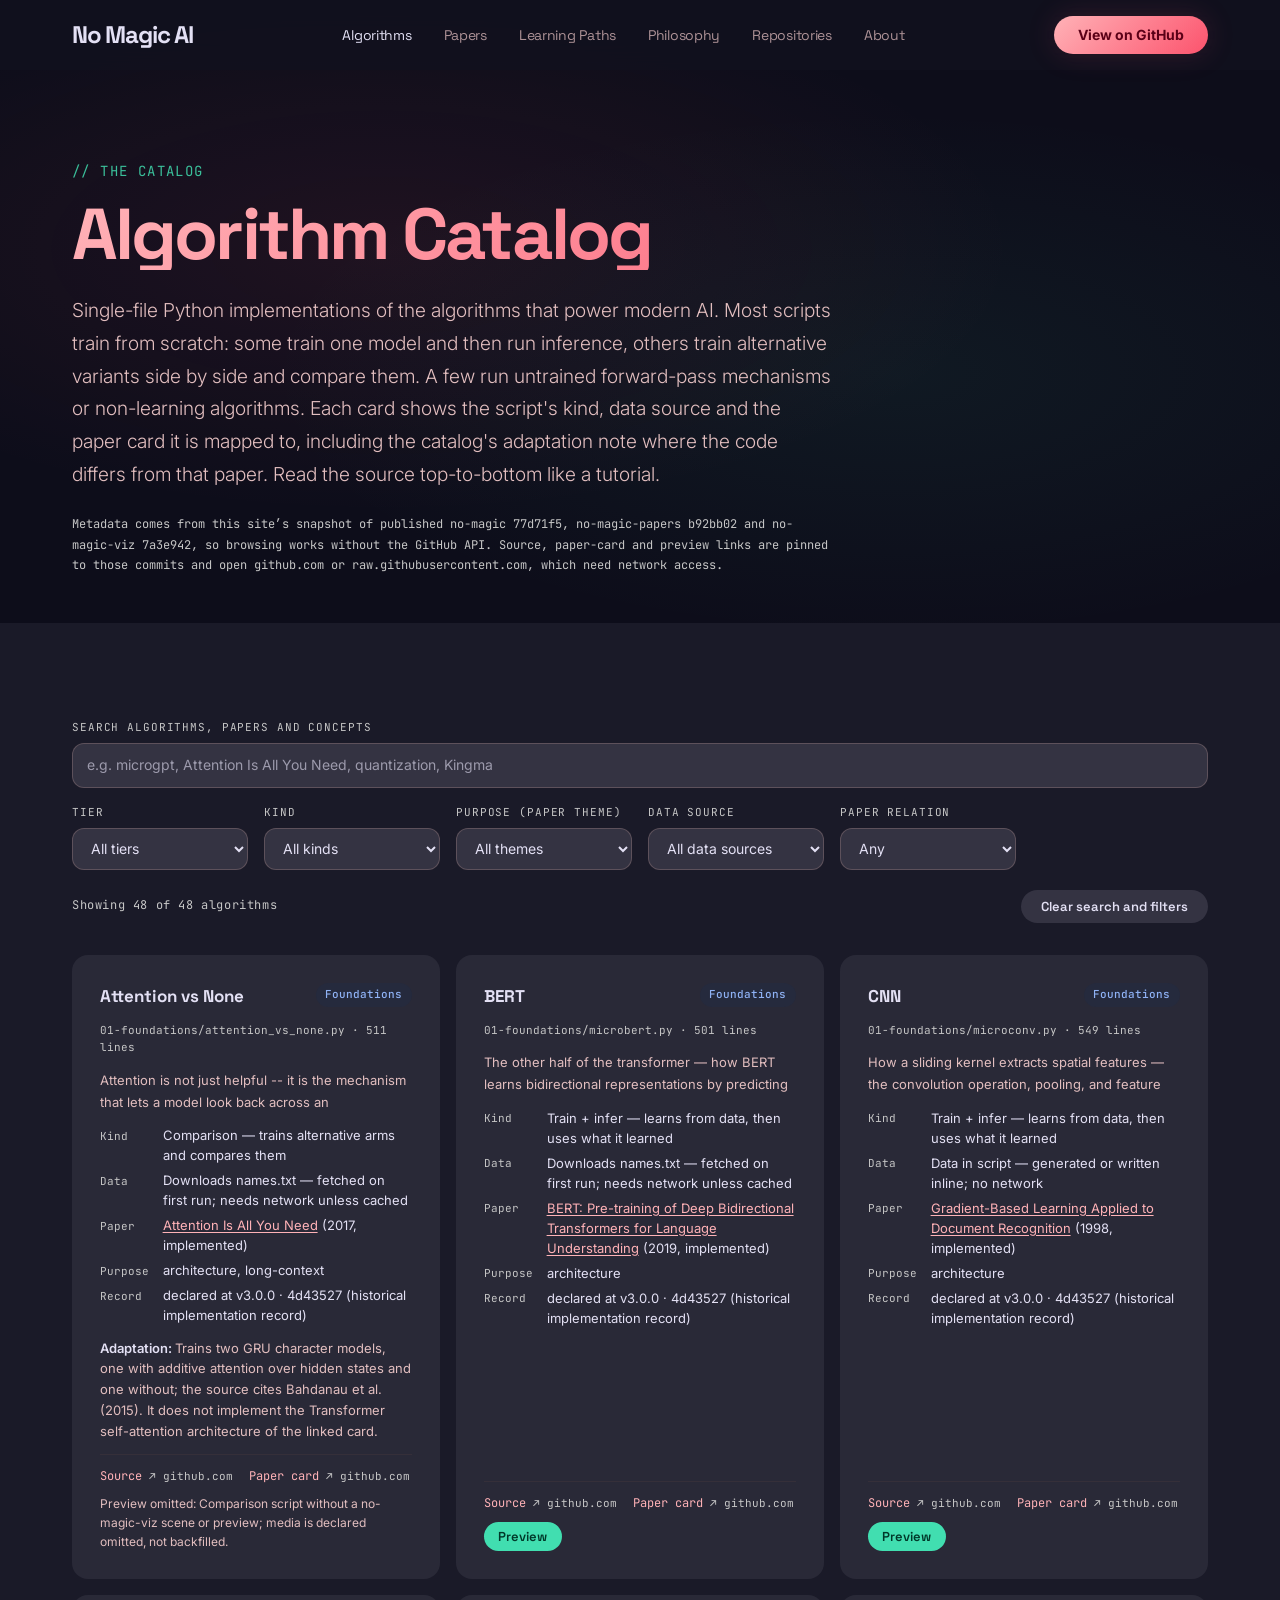
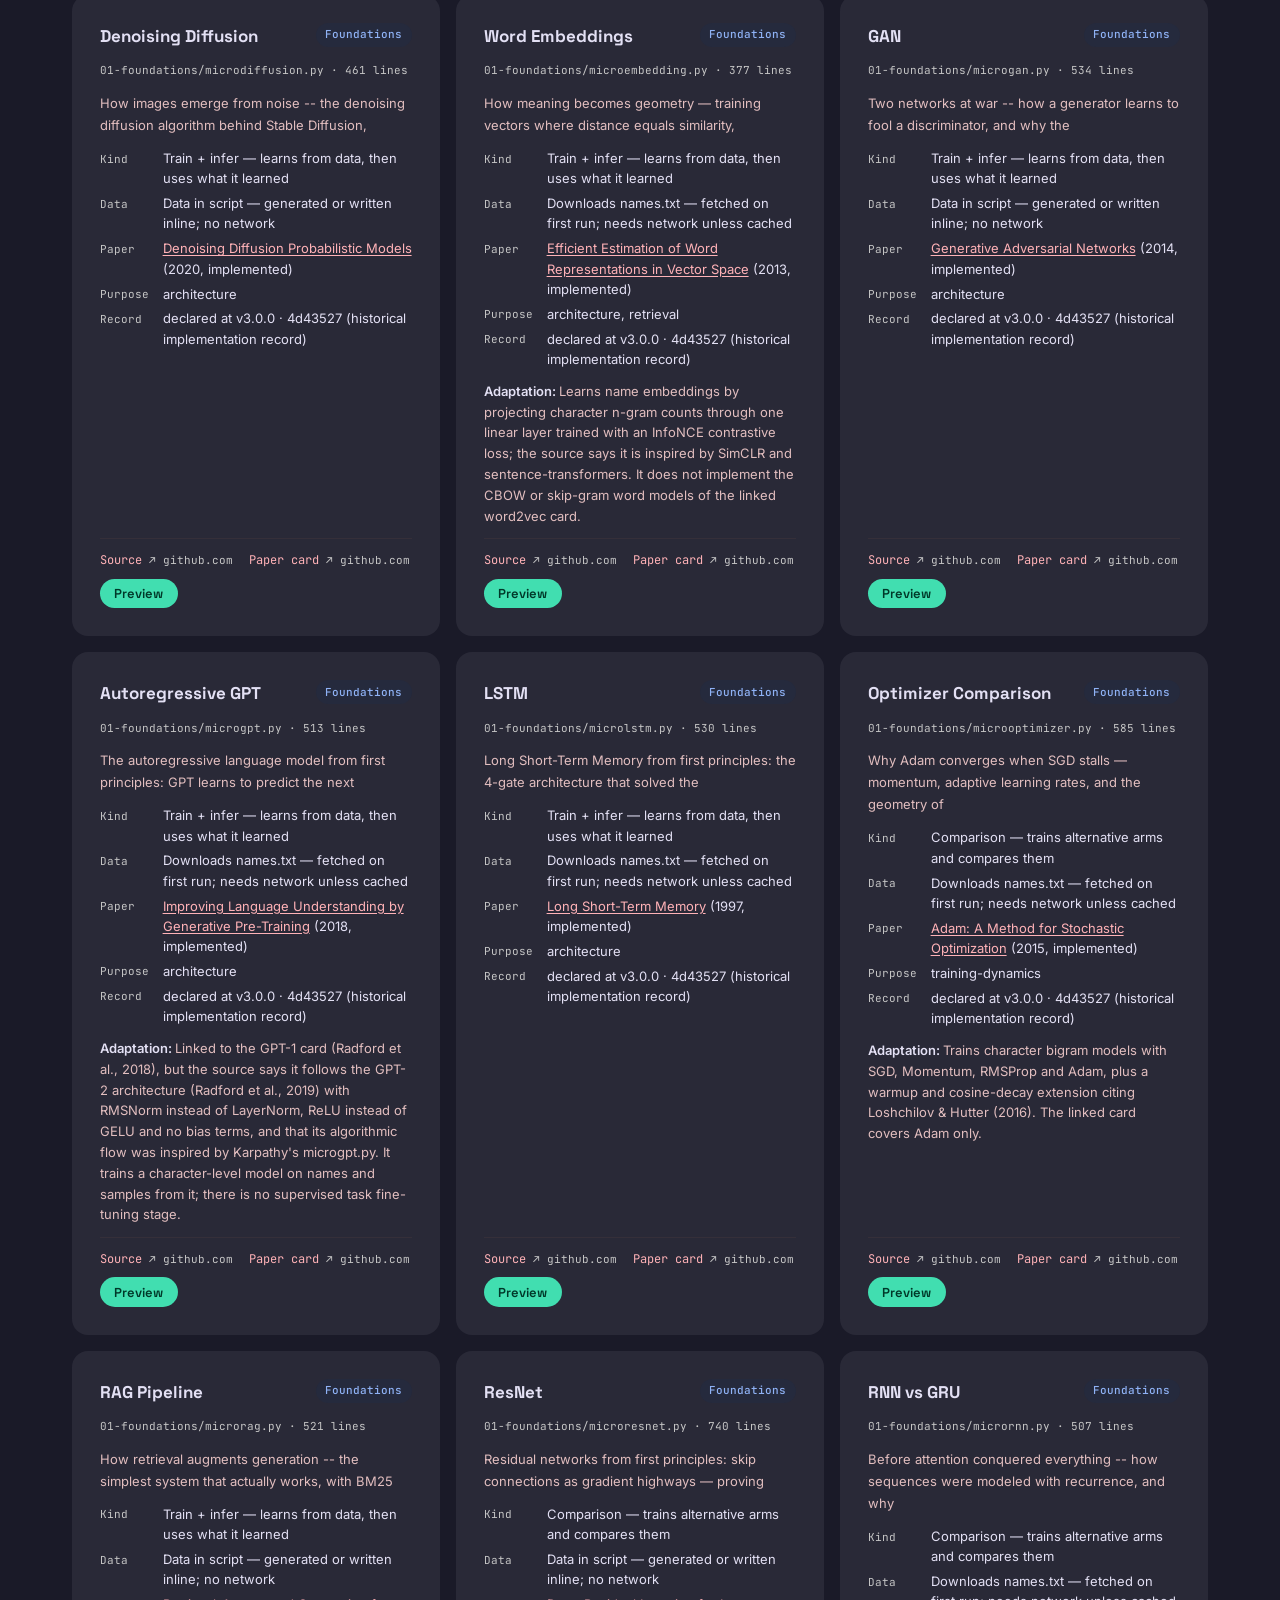
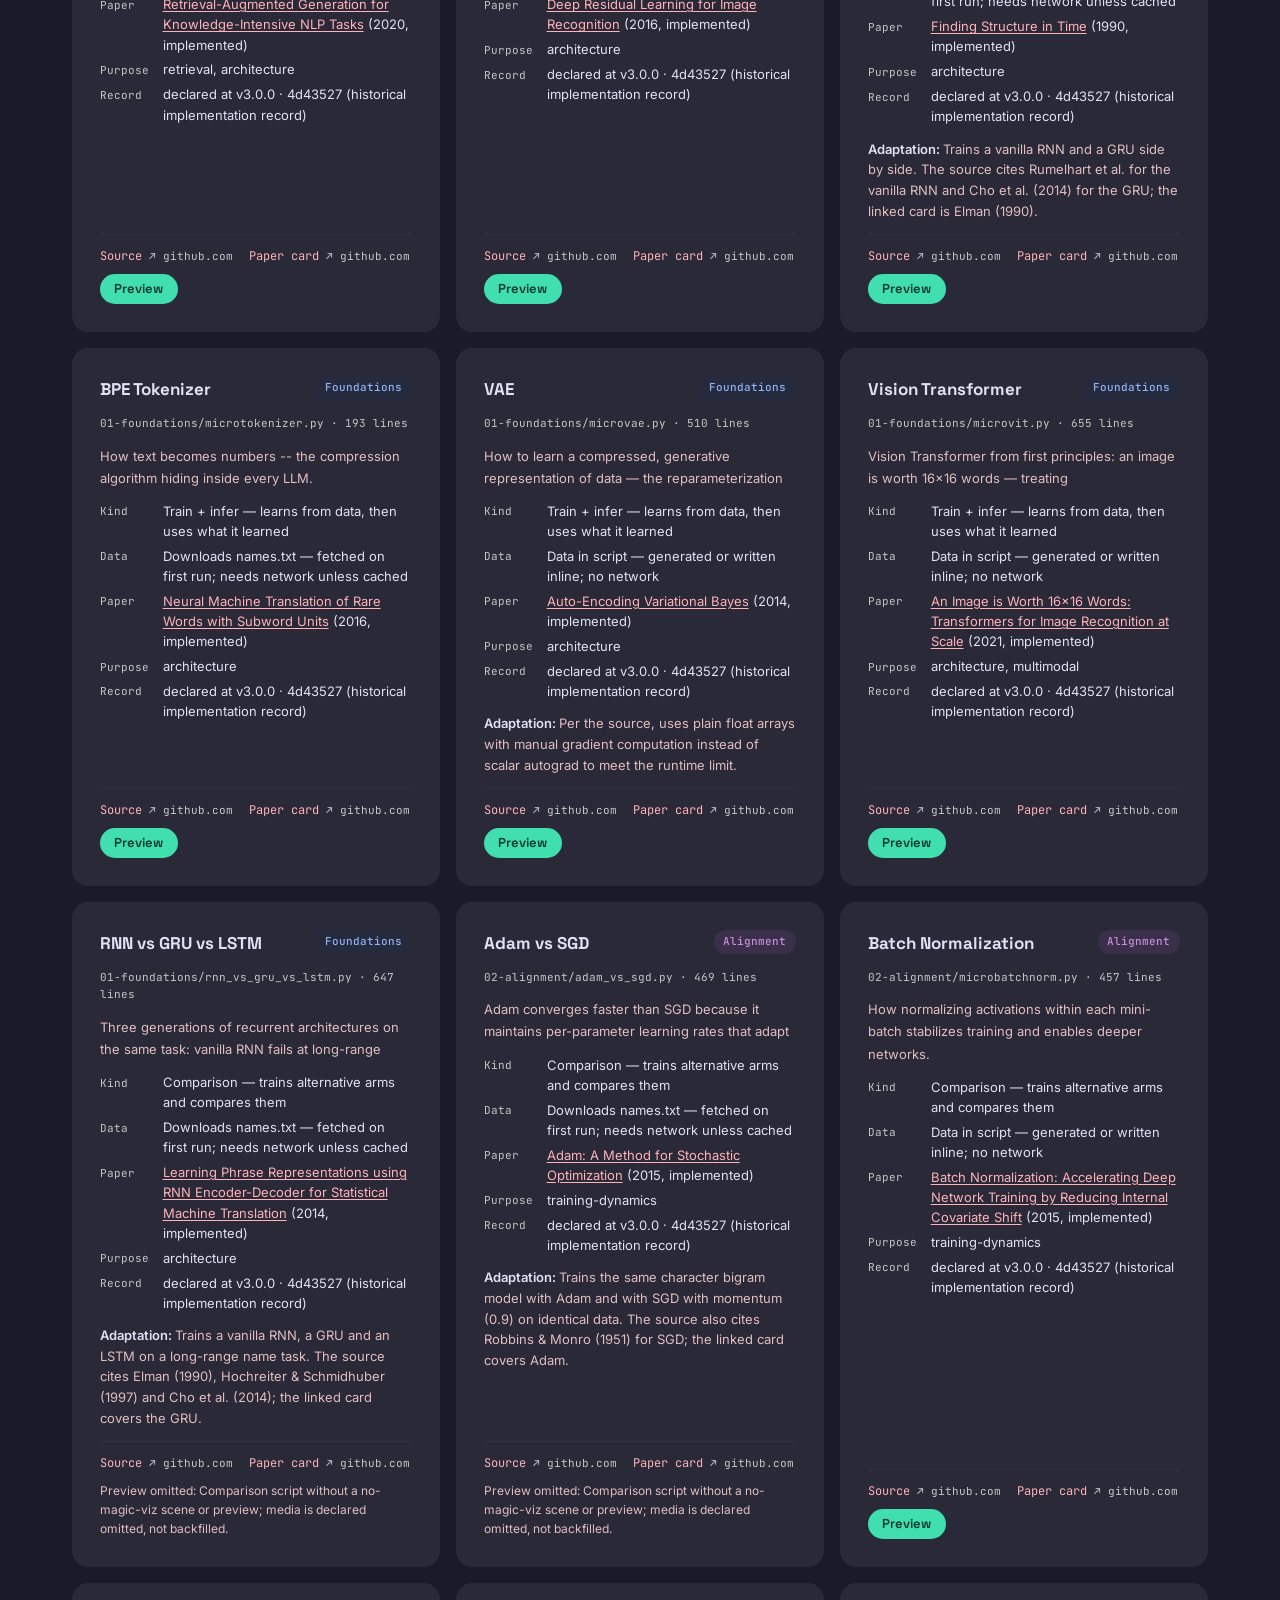
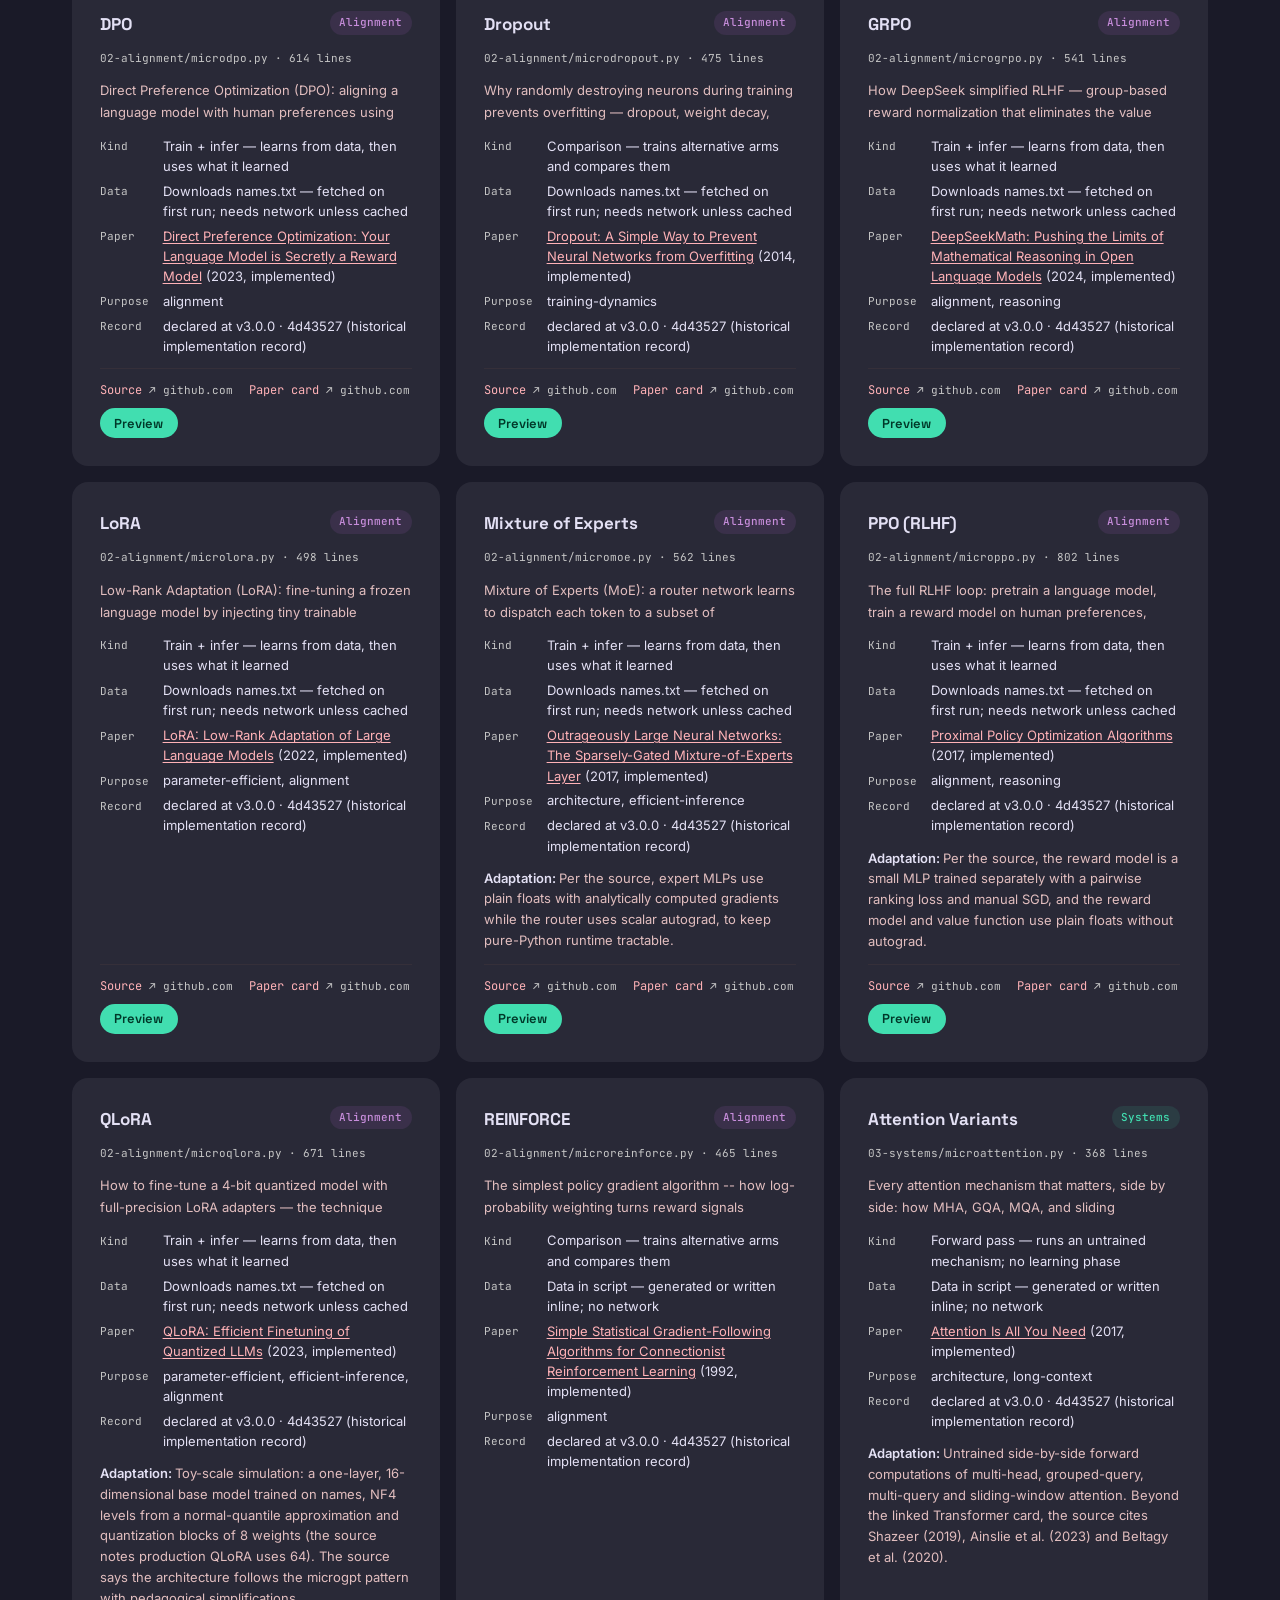
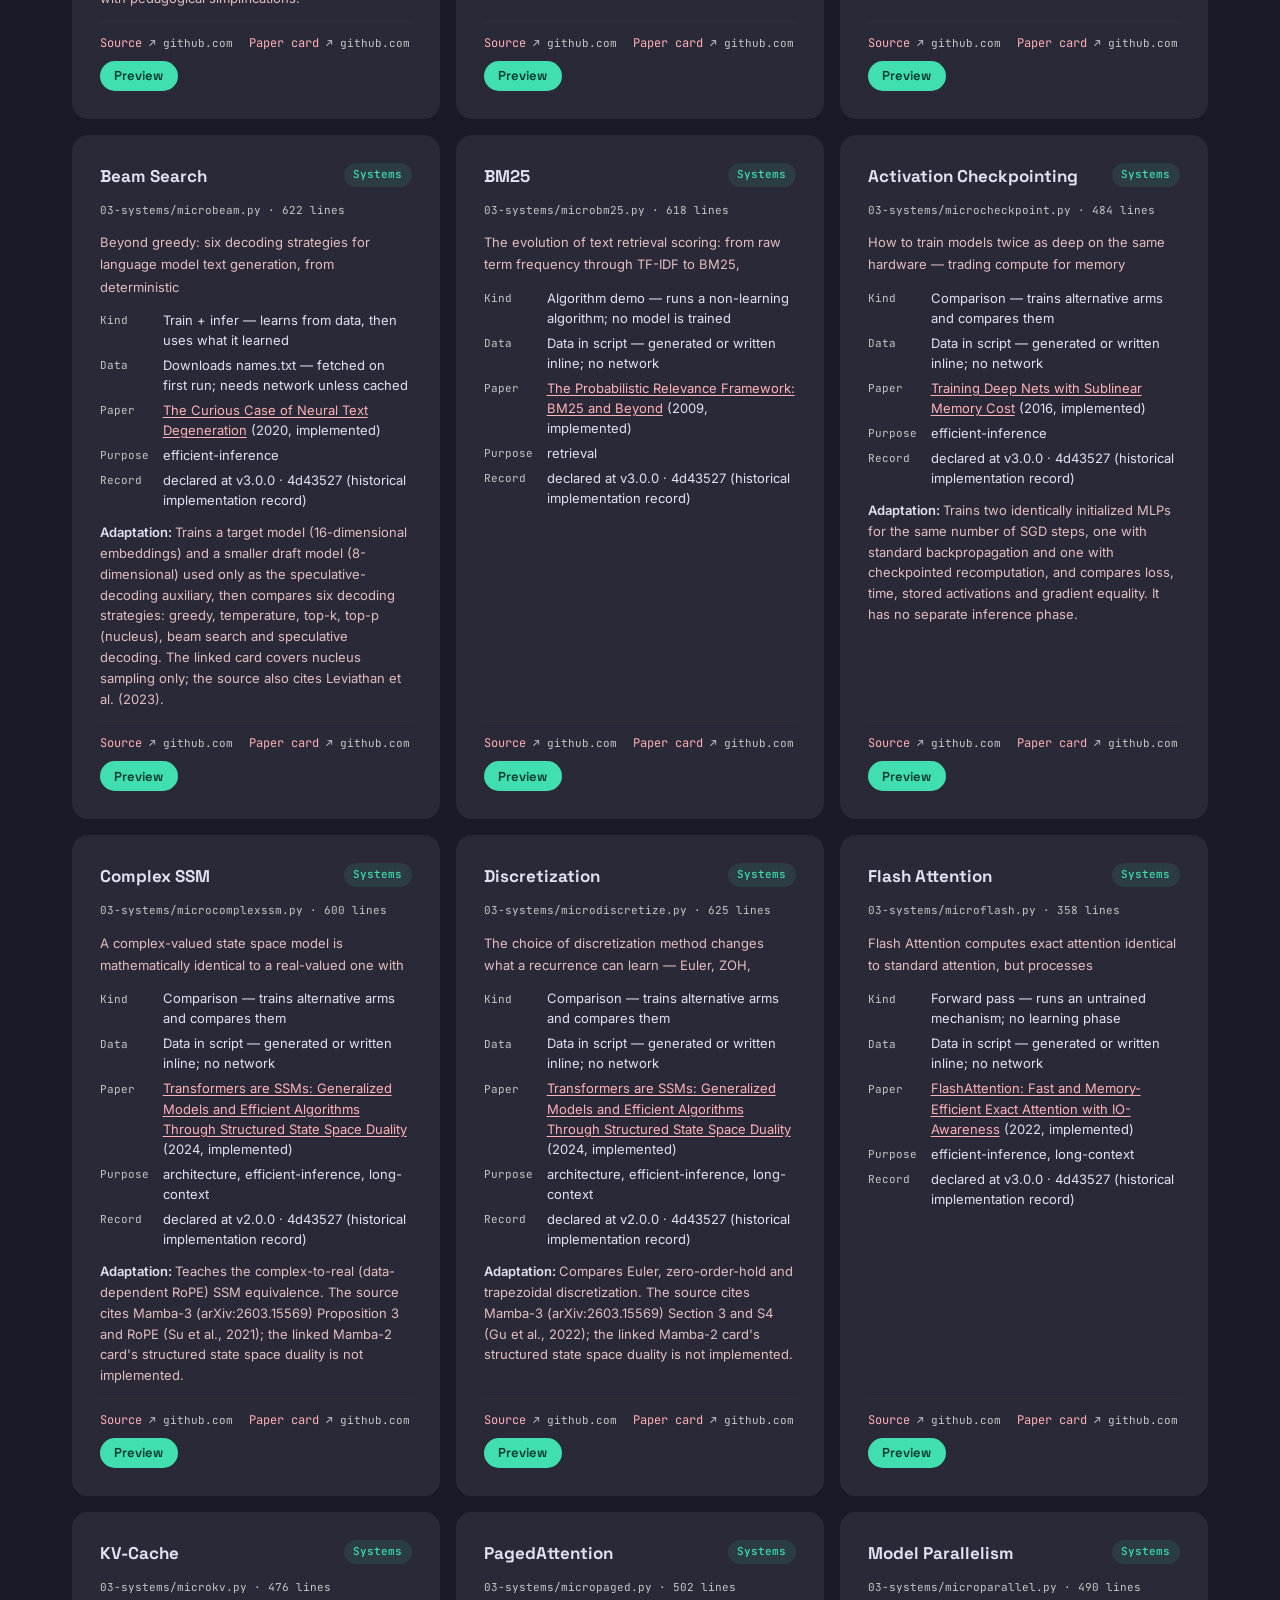
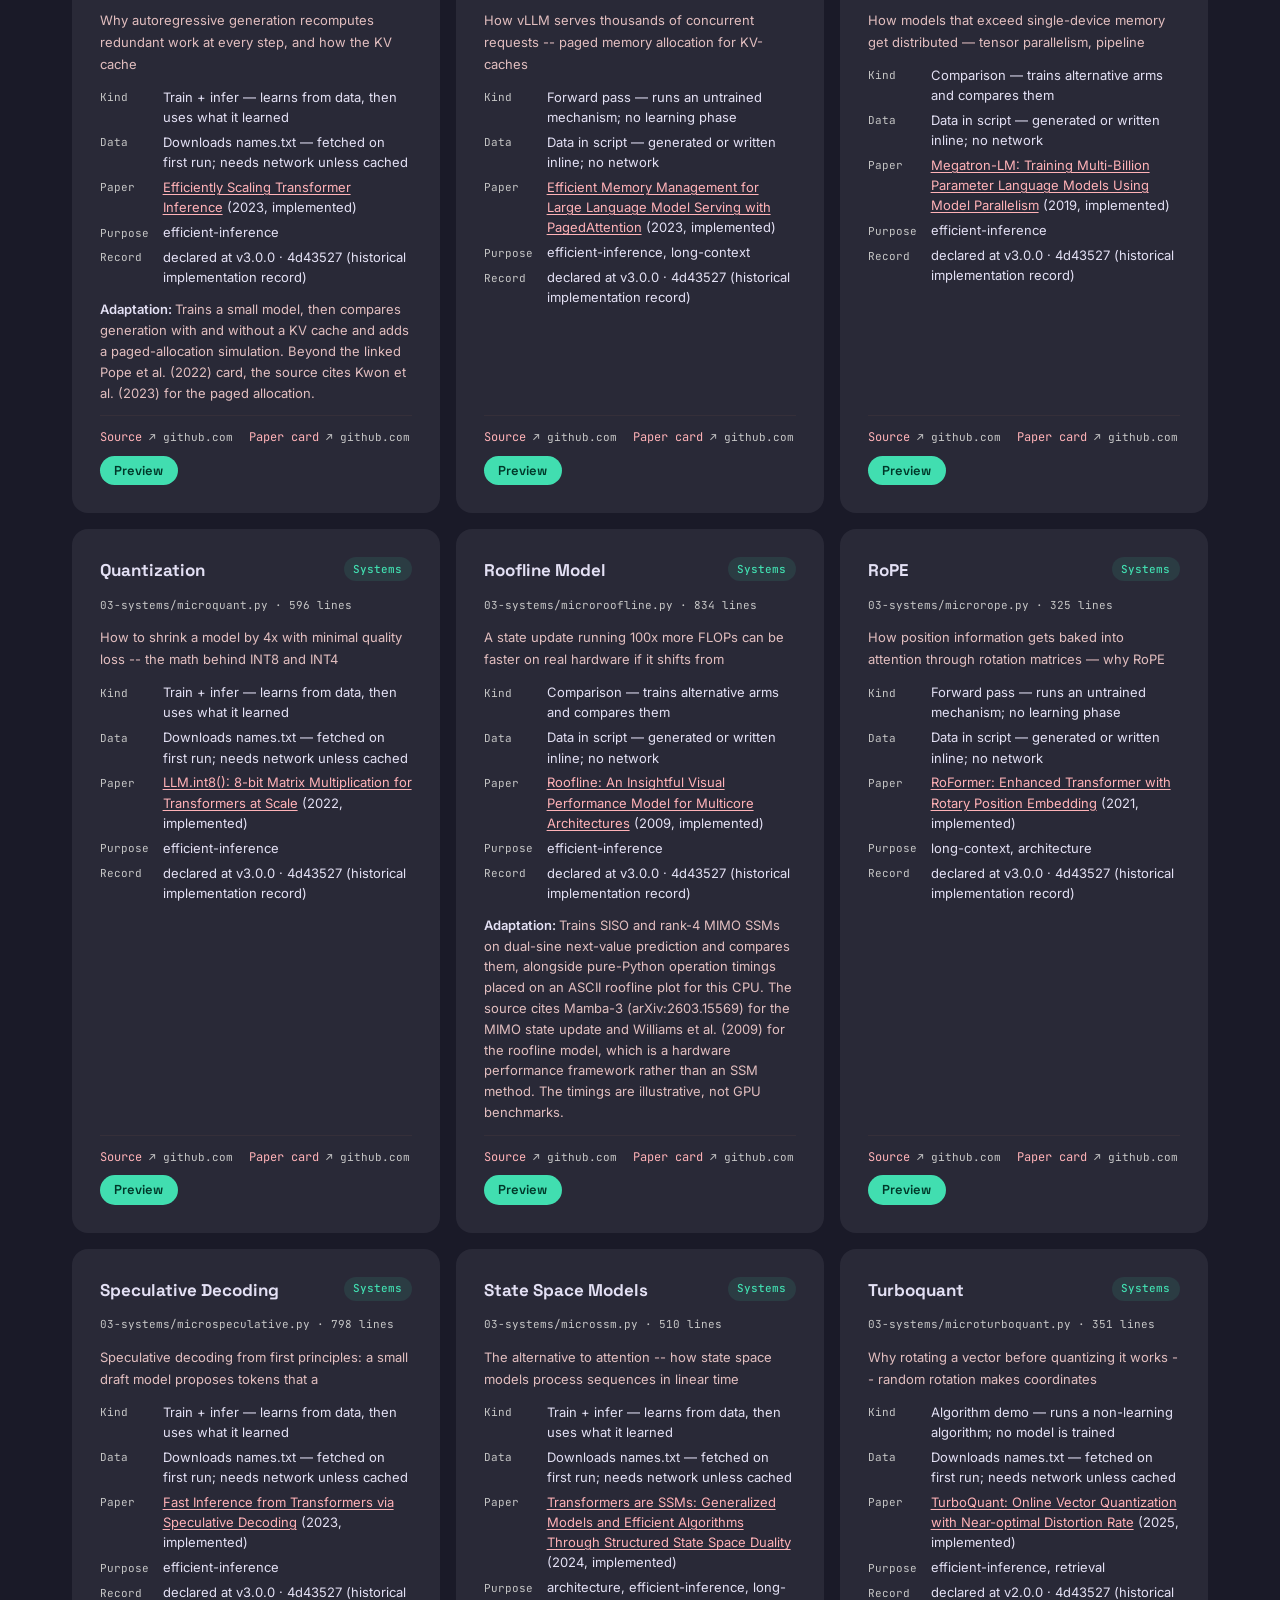
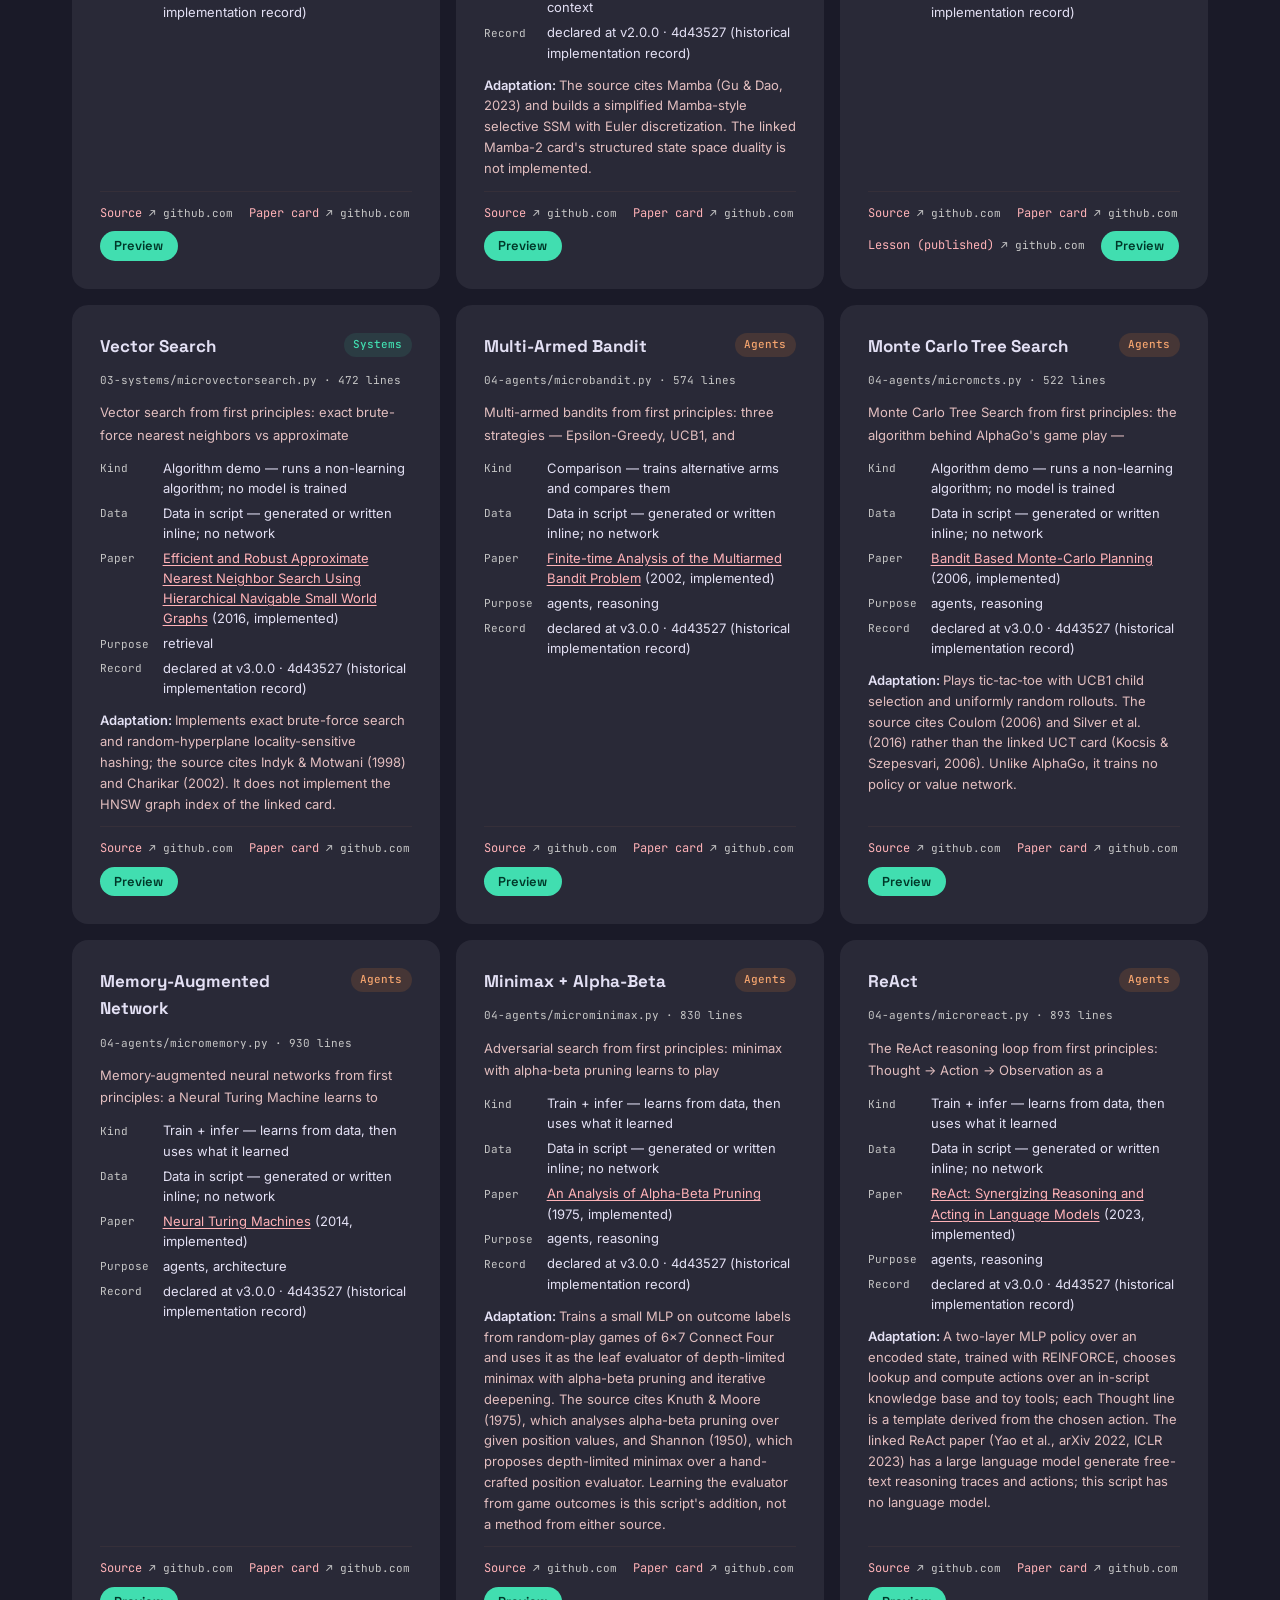
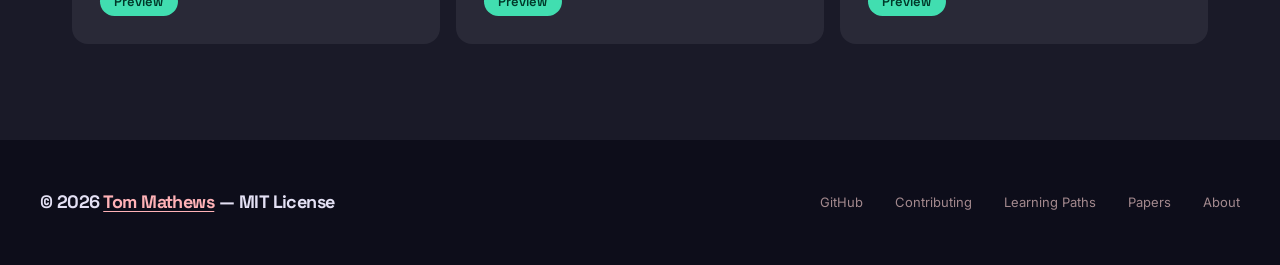
==== commit 32ba89ce: "feat(algorithms): link optional paper lessons from algorithm cards An algorithm card now offers its " ====
--- a/algorithms/index.html
+++ b/algorithms/index.html
@@ -63,32 +63,32 @@
     <form class="filters" id="filters" role="search" aria-label="Search and filter algorithms">
       <div class="filter search">
         <label for="q">Search algorithms, papers and concepts</label>
-        <input type="search" id="q" name="q" autocomplete="off" placeholder="e.g. microgpt, Attention Is All You Need, quantization, Kingma">
+        <input type="search" id="q" disabled name="q" autocomplete="off" placeholder="e.g. microgpt, Attention Is All You Need, quantization, Kingma">
       </div>
       <div class="filter">
         <label for="tier">Tier</label>
-        <select id="tier" name="tier"><option value="">All tiers</option></select>
+        <select id="tier" name="tier" disabled><option value="">All tiers</option></select>
       </div>
       <div class="filter">
         <label for="kind">Kind</label>
-        <select id="kind" name="kind"><option value="">All kinds</option></select>
+        <select id="kind" name="kind" disabled><option value="">All kinds</option></select>
       </div>
       <div class="filter">
         <label for="theme">Purpose (paper theme)</label>
-        <select id="theme" name="theme"><option value="">All themes</option></select>
+        <select id="theme" name="theme" disabled><option value="">All themes</option></select>
       </div>
       <div class="filter">
         <label for="data">Data source</label>
-        <select id="data" name="data"><option value="">All data sources</option></select>
+        <select id="data" name="data" disabled><option value="">All data sources</option></select>
       </div>
       <div class="filter">
         <label for="adaptation">Paper relation</label>
-        <select id="adaptation" name="adaptation"><option value="">Any</option></select>
+        <select id="adaptation" name="adaptation" disabled><option value="">Any</option></select>
       </div>
     </form>
     <div class="filter-actions">
       <p class="catalog-meta" id="catalogMeta" role="status" aria-live="polite">Loading&hellip;</p>
-      <button type="button" class="btn-reset" id="reset">Clear search and filters</button>
+      <button type="button" class="btn-reset" id="reset" disabled>Clear search and filters</button>
     </div>
     <div class="catalog-state" id="catalogState" hidden></div>
     <div class="cards-grid" id="algoGrid" role="region" aria-label="Algorithm results"></div>
@@ -206,7 +206,6 @@
       const filter = FILTERS[key];
       Object.keys(filter.values).forEach(function (value) {
         const count = content.algorithms.filter(function (a) { return filter.test(a, value); }).length;
-        if (count === 0) return;
         select.append(el('option', { value: value, text: filter.values[value] + ' (' + count + ')' }));
       });
     });
@@ -225,7 +224,10 @@
     state.textContent = message;
   }
 
+  // Until a validated snapshot is loaded there is nothing to filter, and the
+  // loading or failure message in #catalogState must stay visible.
   function render(view) {
+    if (content === null) return;
     grid.replaceChildren();
     state.hidden = true;
     if (view.unknown.length) {
@@ -265,6 +267,7 @@
     const links = el('div', { class: 'card-links' }, [
       C.externalLink(a.source_url, 'Source'),
       C.externalLink(p.card_url, 'Paper card'),
+      p.lesson.url ? C.externalLink(p.lesson.url, 'Lesson (' + p.lesson.status + ')') : null,
     ]);
     if (a.media.status === 'linked') {
       const button = el('button', { type: 'button', class: 'btn-preview', text: 'Preview' });
@@ -336,8 +339,22 @@
     closePreview();
   });
   dialog.addEventListener('close', finishPreview);
+  // The dialog element is also the target for clicks on its own padding and on
+  // the gaps between its children, so only a press that starts and ends outside
+  // the visible box counts as a backdrop click.
+  function outsideDialog(event) {
+    const box = dialog.getBoundingClientRect();
+    return event.clientX < box.left || event.clientX > box.right ||
+      event.clientY < box.top || event.clientY > box.bottom;
+  }
+  let pressedOnBackdrop = false;
+  dialog.addEventListener('pointerdown', function (event) {
+    pressedOnBackdrop = event.target === dialog && outsideDialog(event);
+  });
   dialog.addEventListener('click', function (event) {
-    if (event.target === dialog) closePreview();
+    const backdrop = pressedOnBackdrop && event.target === dialog && outsideDialog(event);
+    pressedOnBackdrop = false;
+    if (backdrop) closePreview();
   });
   document.getElementById('previewClose').addEventListener('click', closePreview);
 
@@ -353,8 +370,10 @@
   });
   window.addEventListener('popstate', function () { const view = readUrl(); syncControls(view); render(view); });
 
-  C.load('../data/content.json').then(function (loaded) {
+  function onLoaded(loaded) {
     content = loaded;
+    Array.from(form.elements).forEach(function (control) { control.disabled = false; });
+    document.getElementById('reset').disabled = false;
     note.textContent = '';
     note.append(
       'Metadata comes from this site’s snapshot of published no-magic ' + C.shortCommit(content.commits.core) +
@@ -366,18 +385,27 @@
     const view = readUrl();
     syncControls(view);
     render(view);
-    if (window.location.hash) {
-      const target = document.getElementById(decodeURIComponent(window.location.hash.slice(1)));
-      if (target) {
+    // Card ids are generated slugs and script names ([a-z0-9_-]); any other
+    // fragment cannot name a card and is left alone.
+    const anchor = window.location.hash.slice(1);
+    if (/^[a-z0-9_-]+$/.test(anchor)) {
+      const target = document.getElementById(anchor);
+      if (target && grid.contains(target)) {
         target.setAttribute('tabindex', '-1');
         target.focus();
       }
     }
-  }).catch(function (err) {
+  }
+
+  // Only a failed fetch or validation reaches this handler; errors raised while
+  // rendering valid content are not reported as an unavailable snapshot.
+  function onLoadFailed(err) {
     note.textContent = 'The catalog snapshot is unavailable.';
     meta.textContent = 'Catalog unavailable';
     showState('Could not load the catalog snapshot: ' + err.message, true);
-  });
+  }
+
+  C.load('../data/content.json').then(onLoaded, onLoadFailed);
 })();
 </script>
 </body>
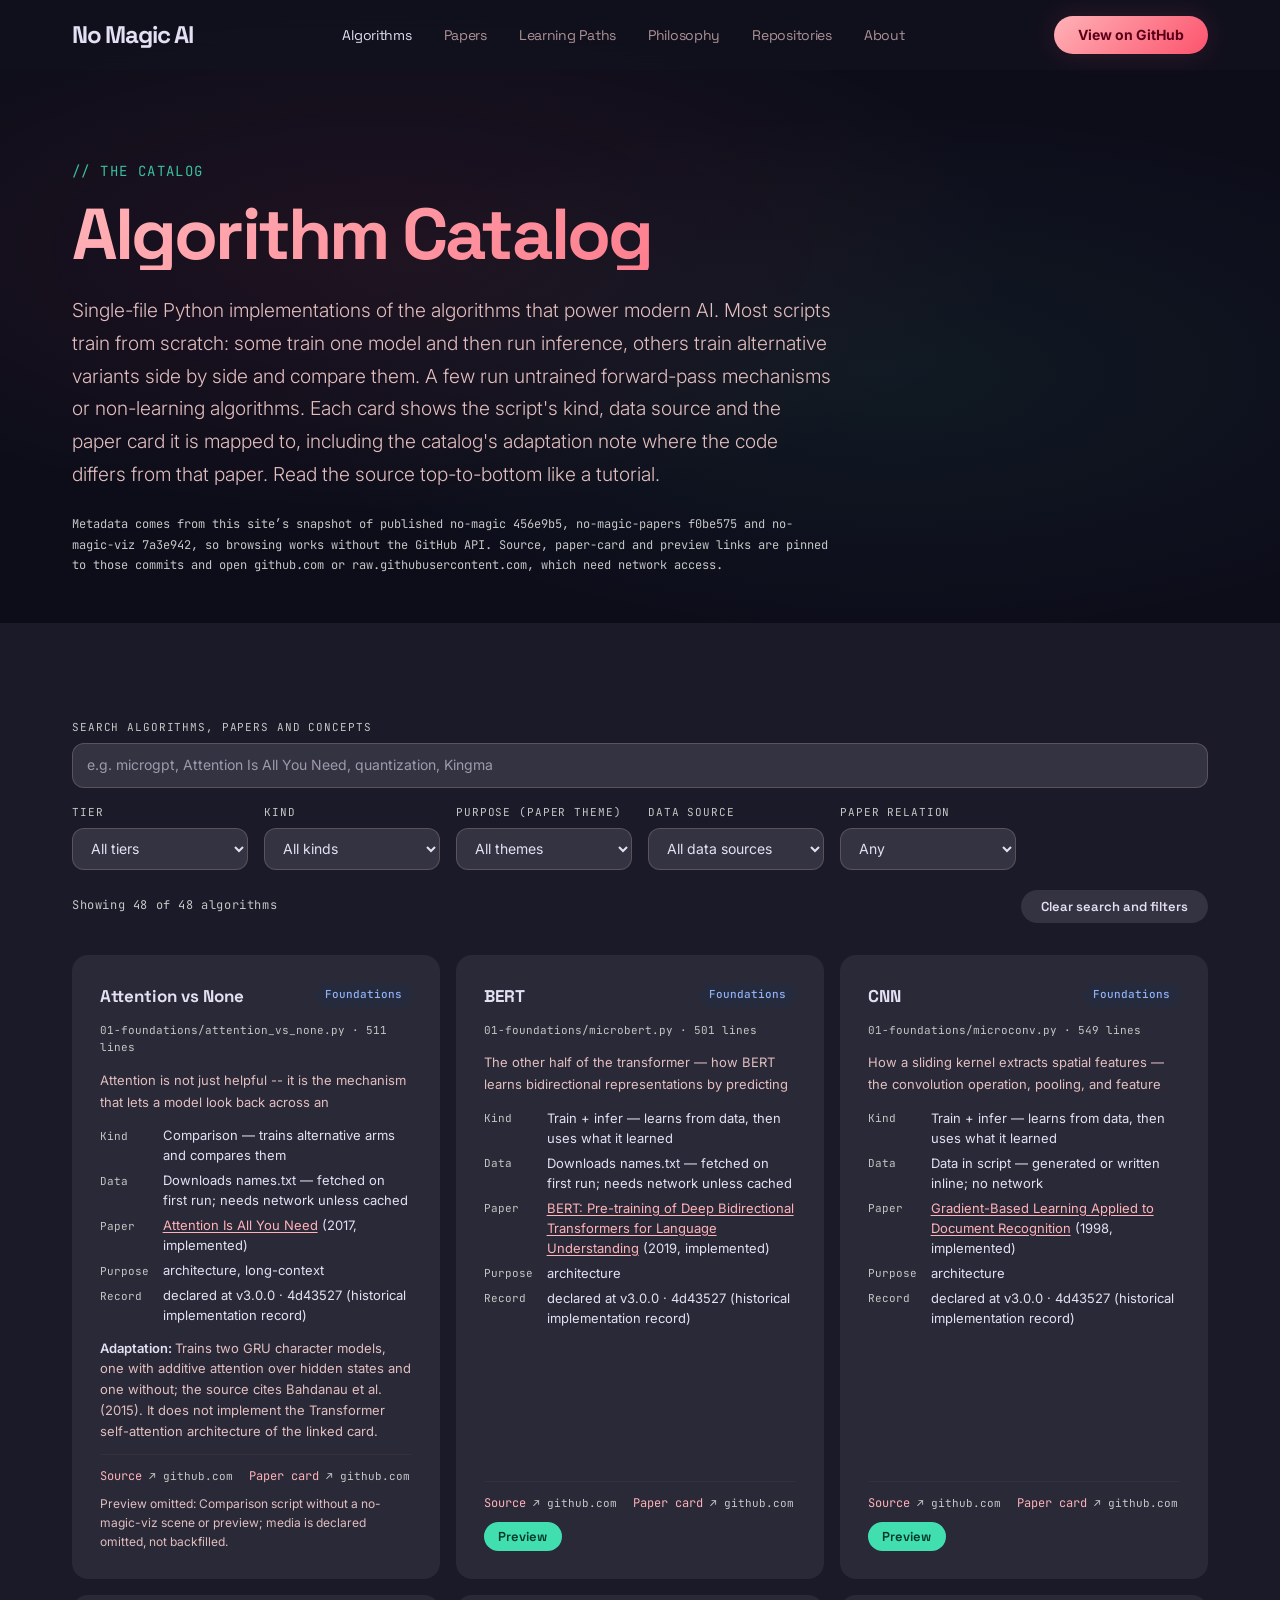
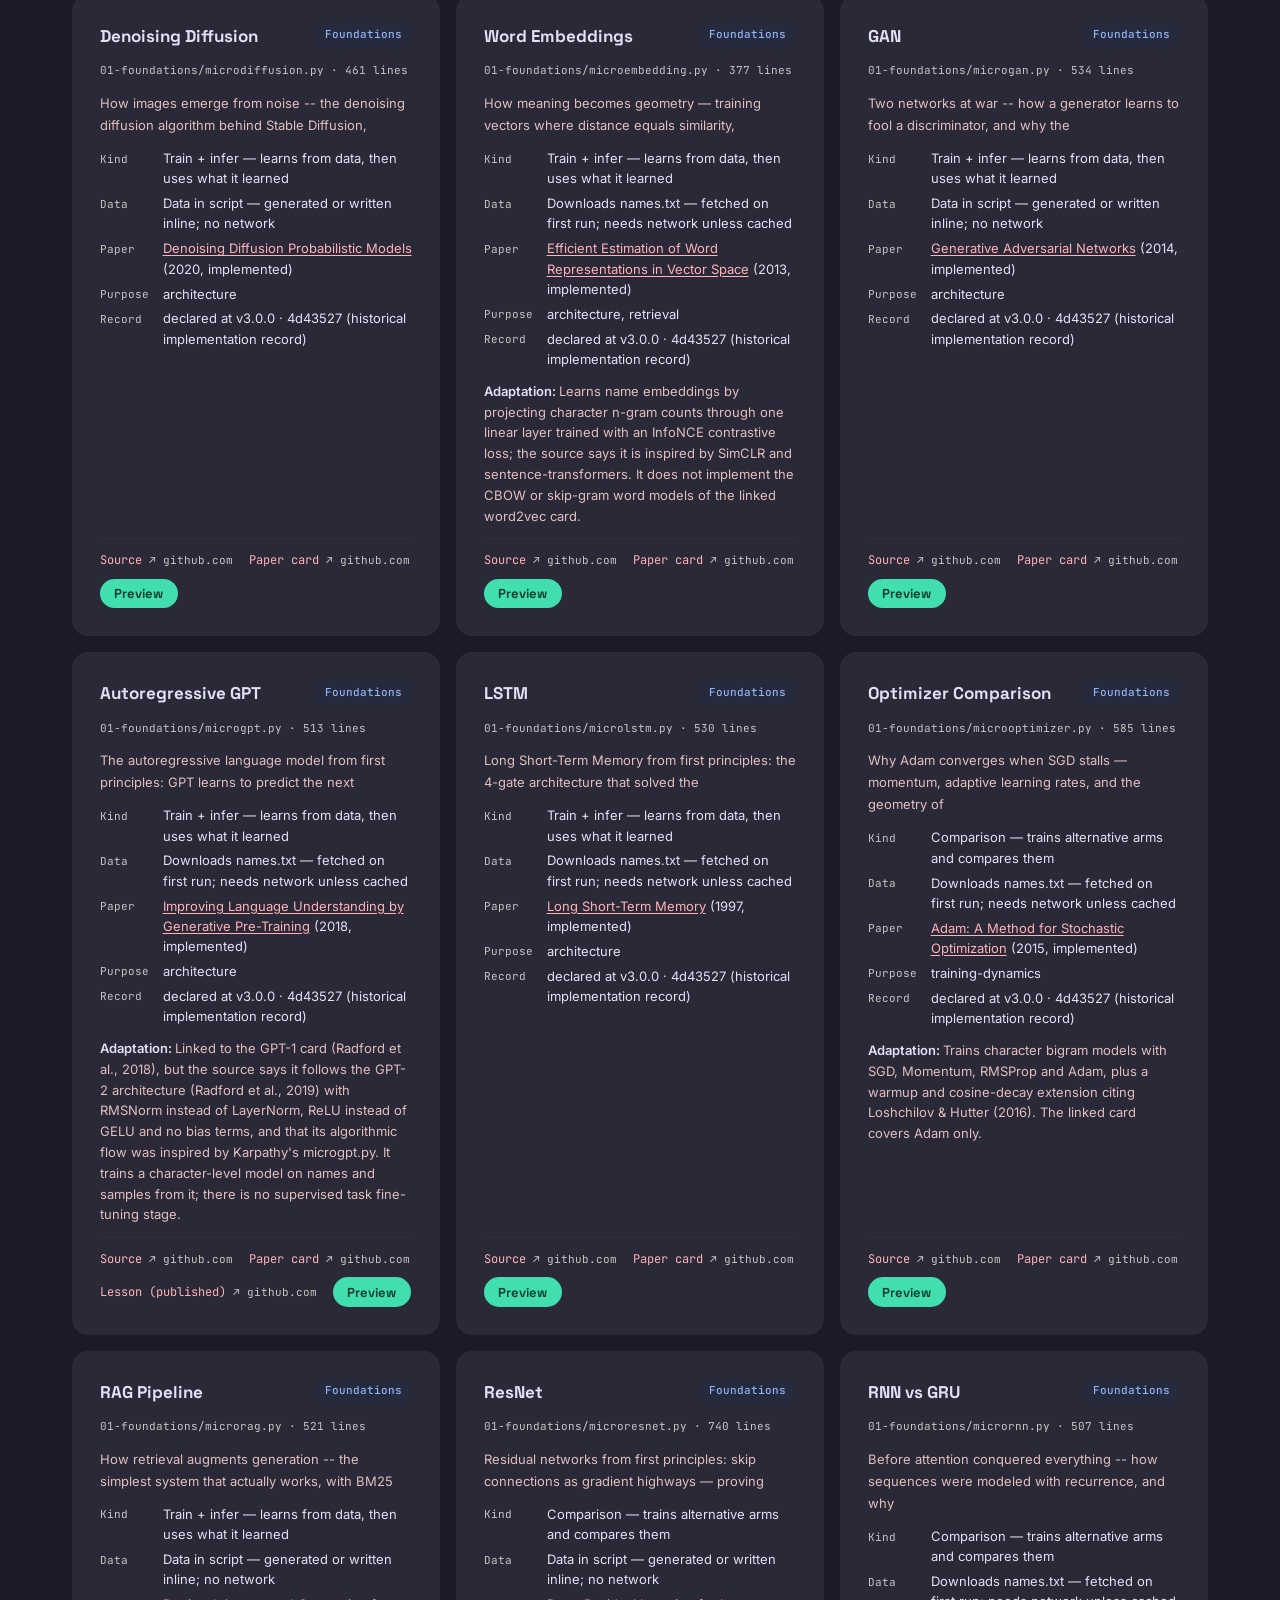
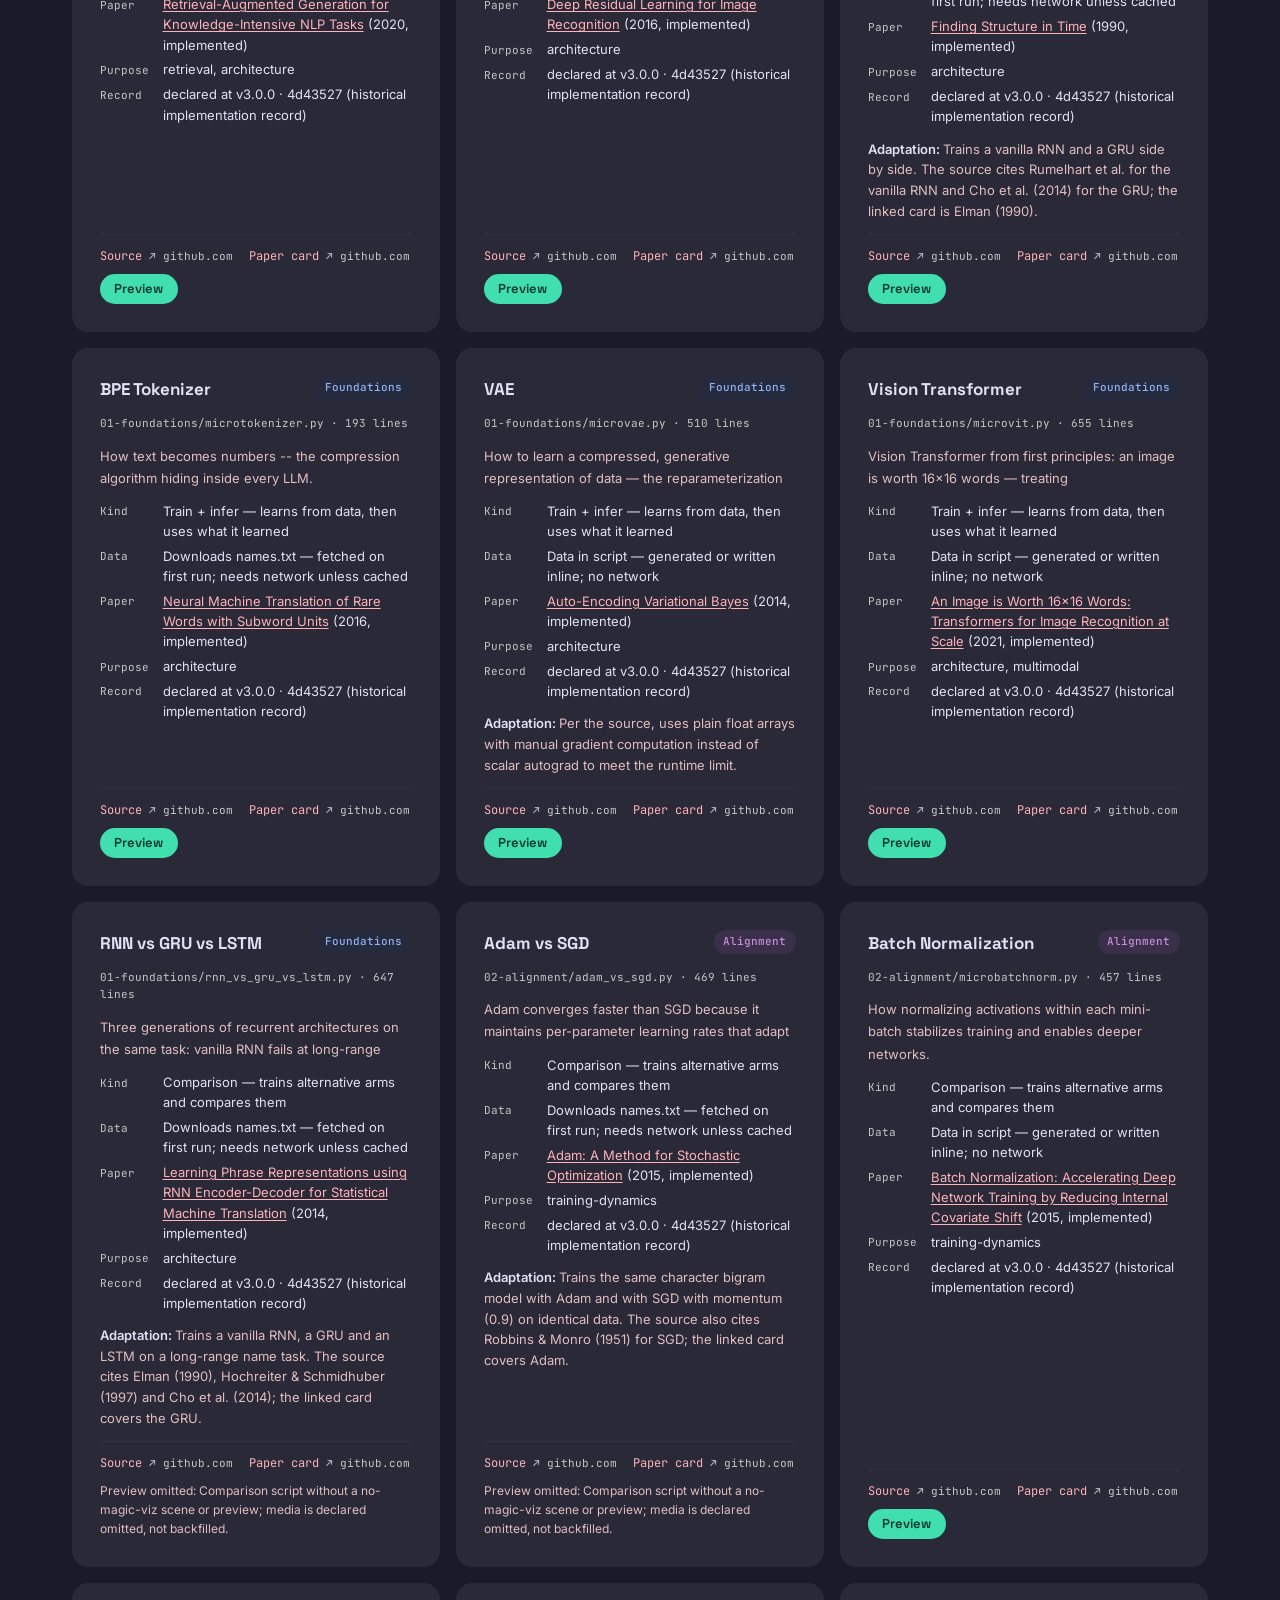
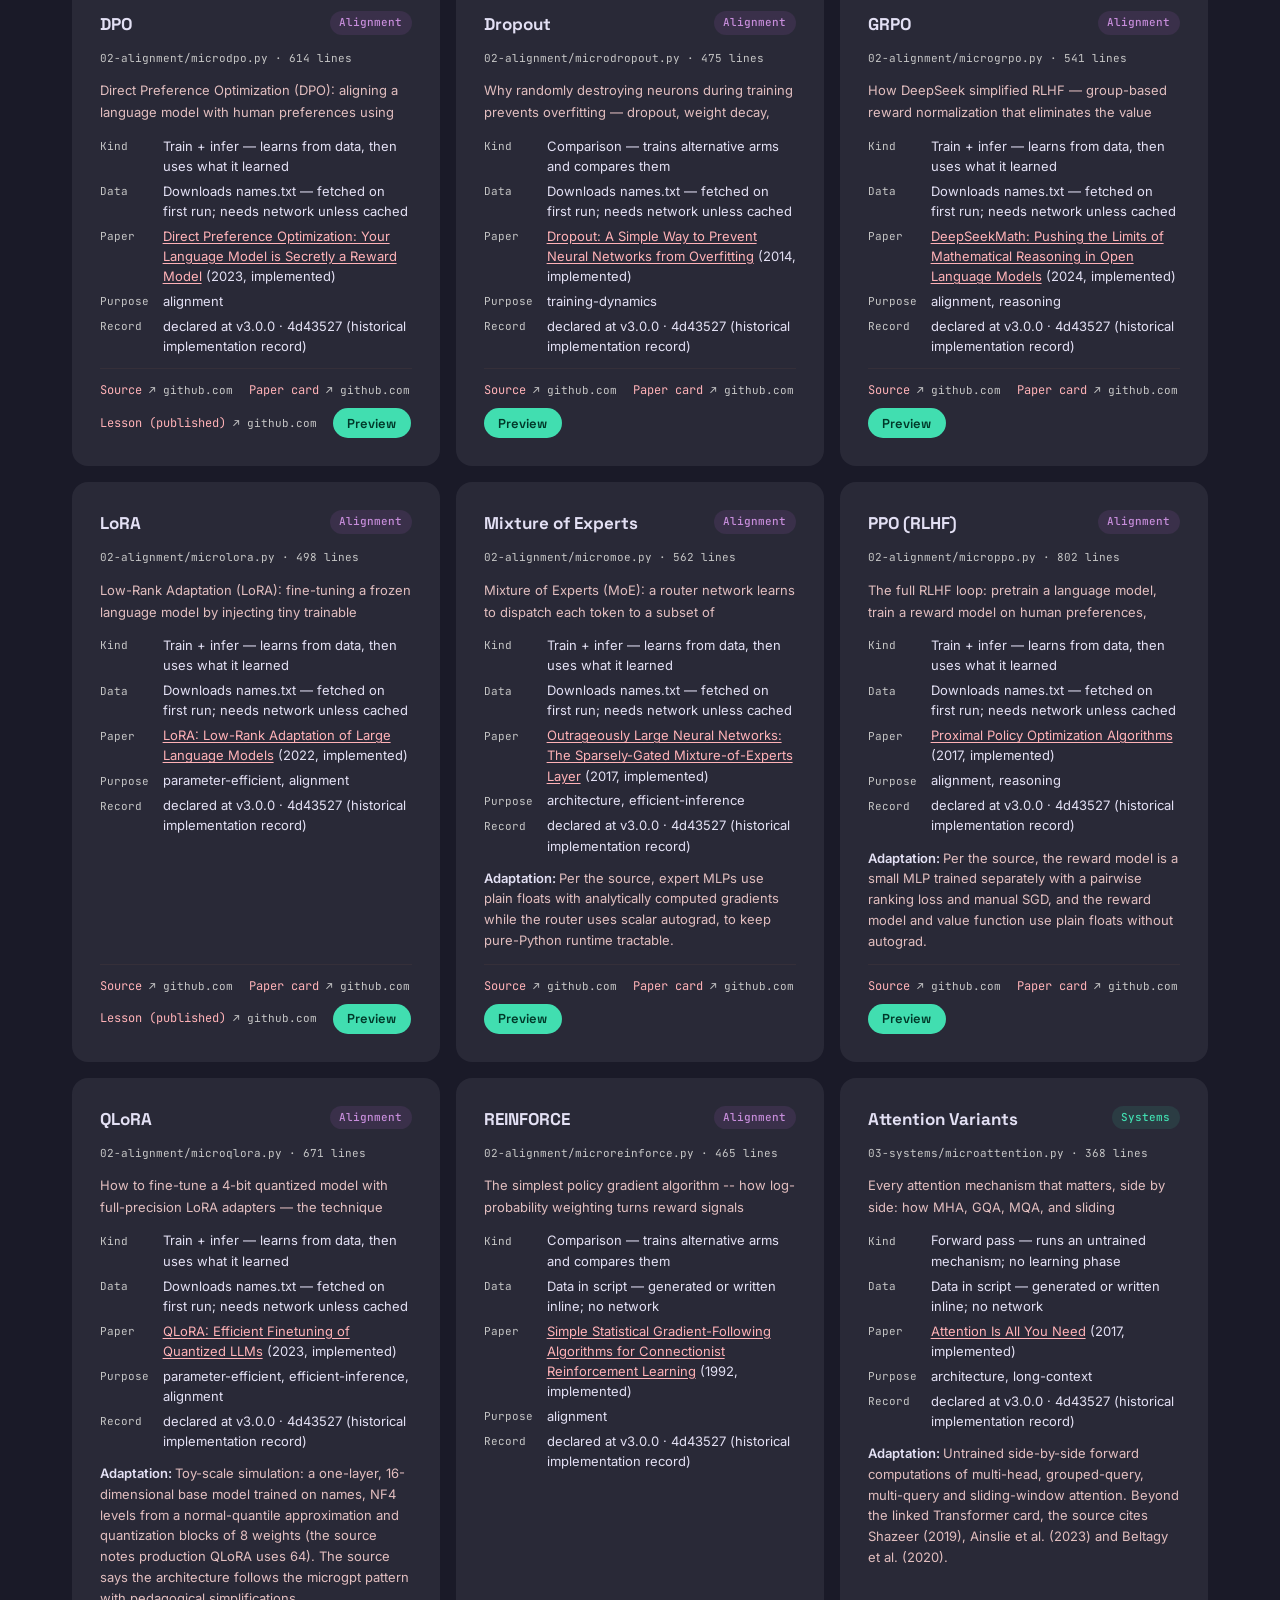
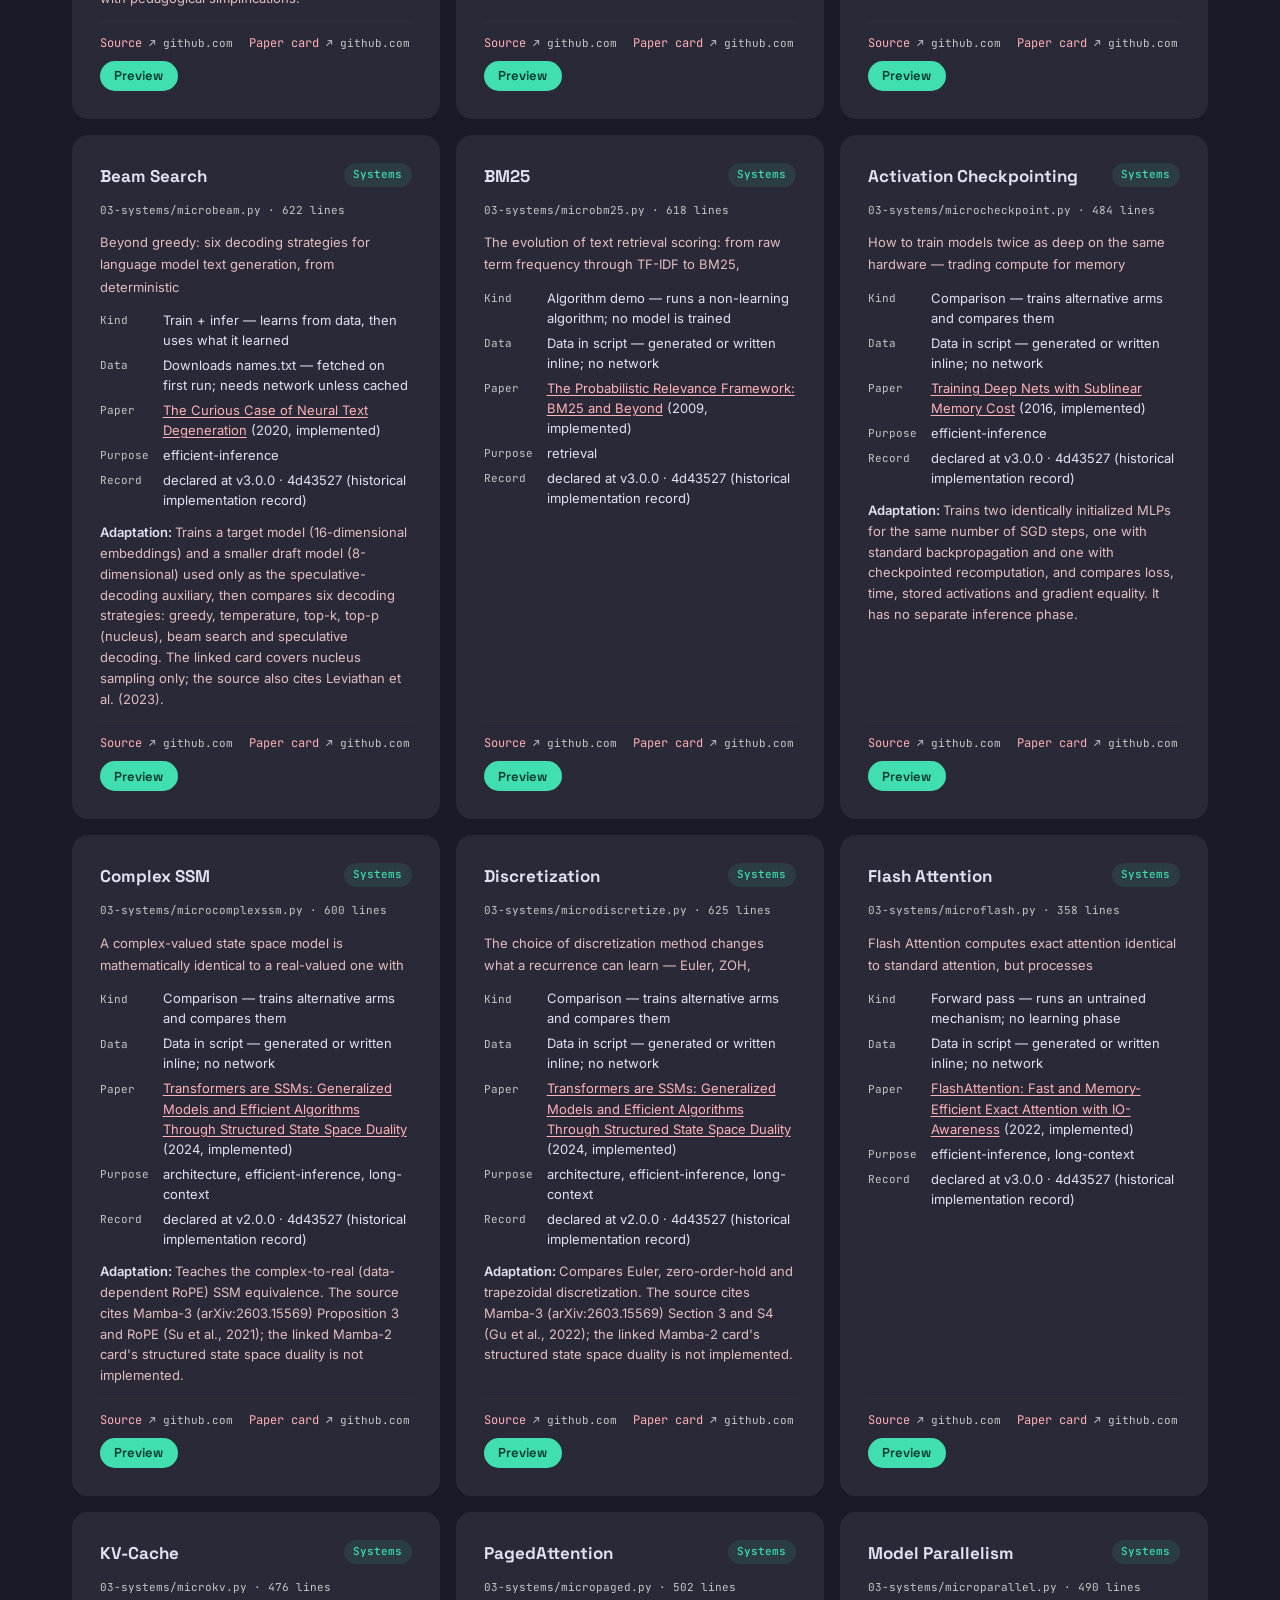
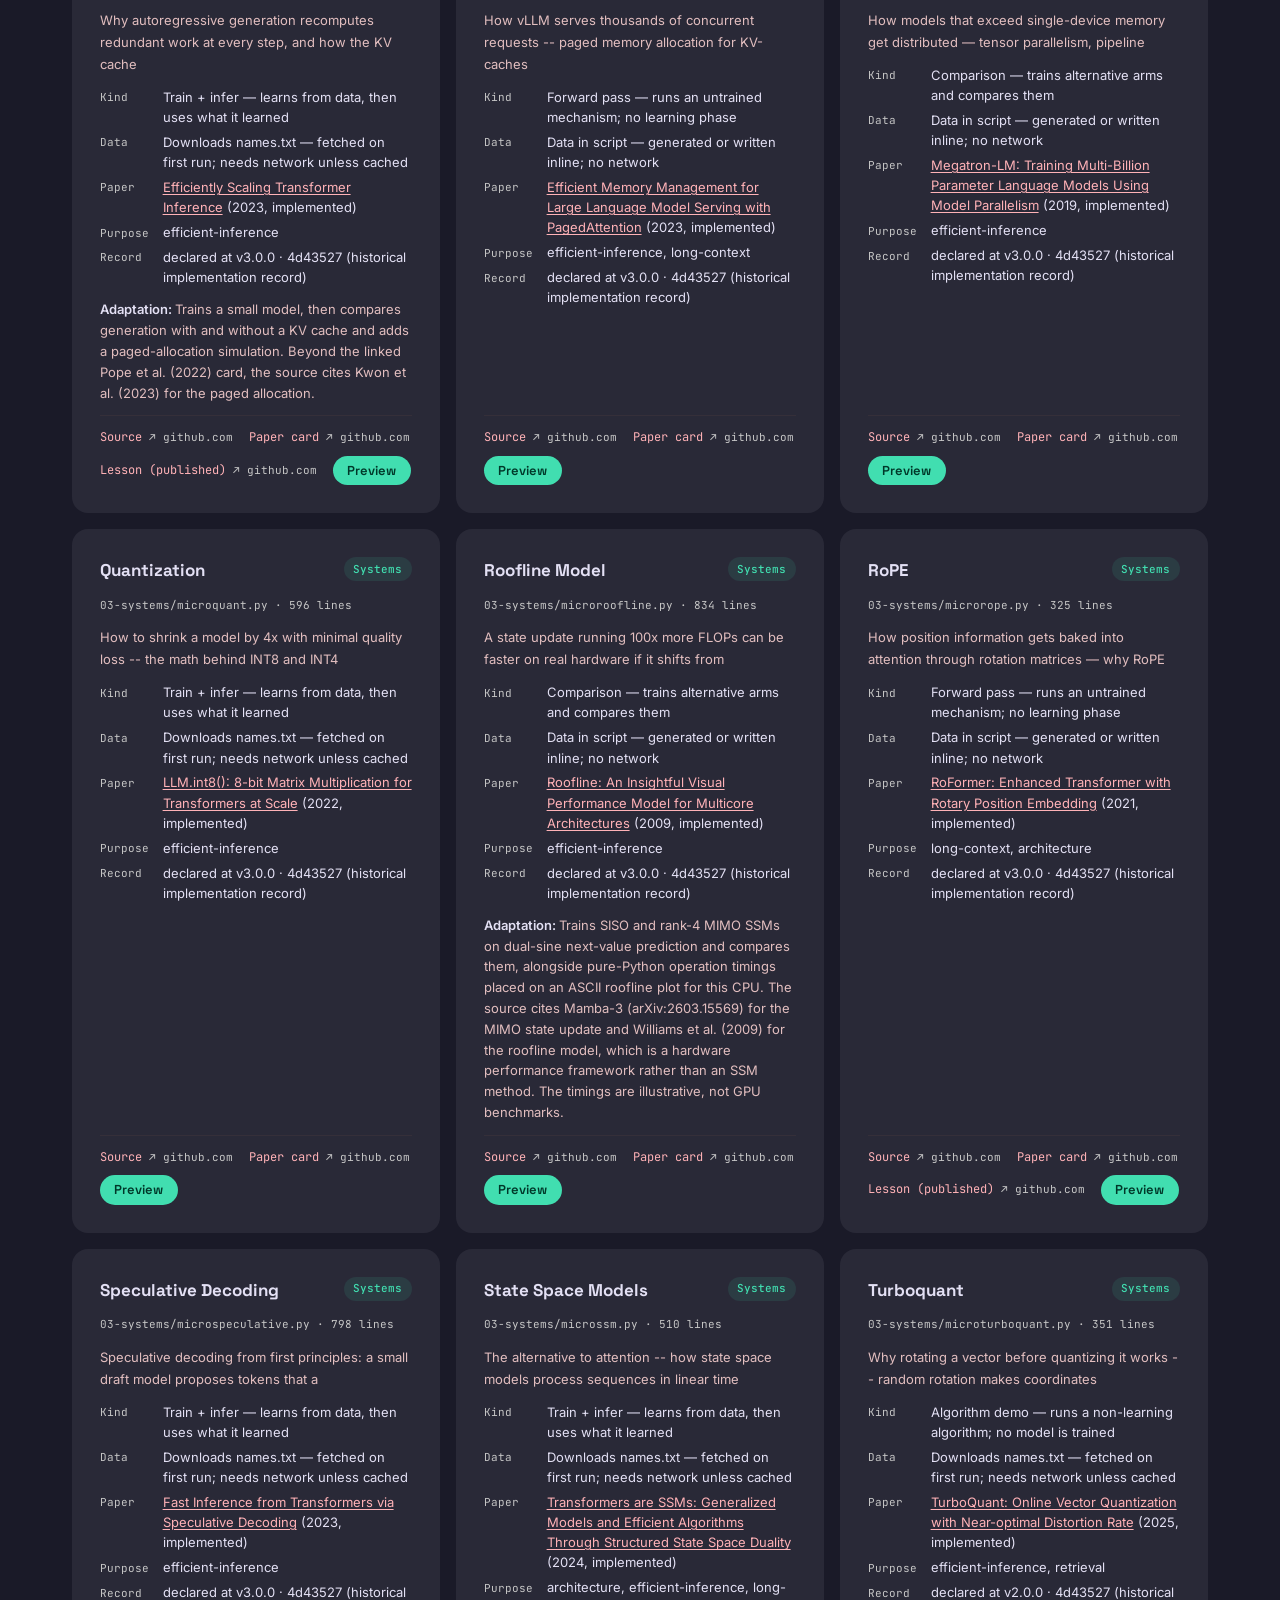
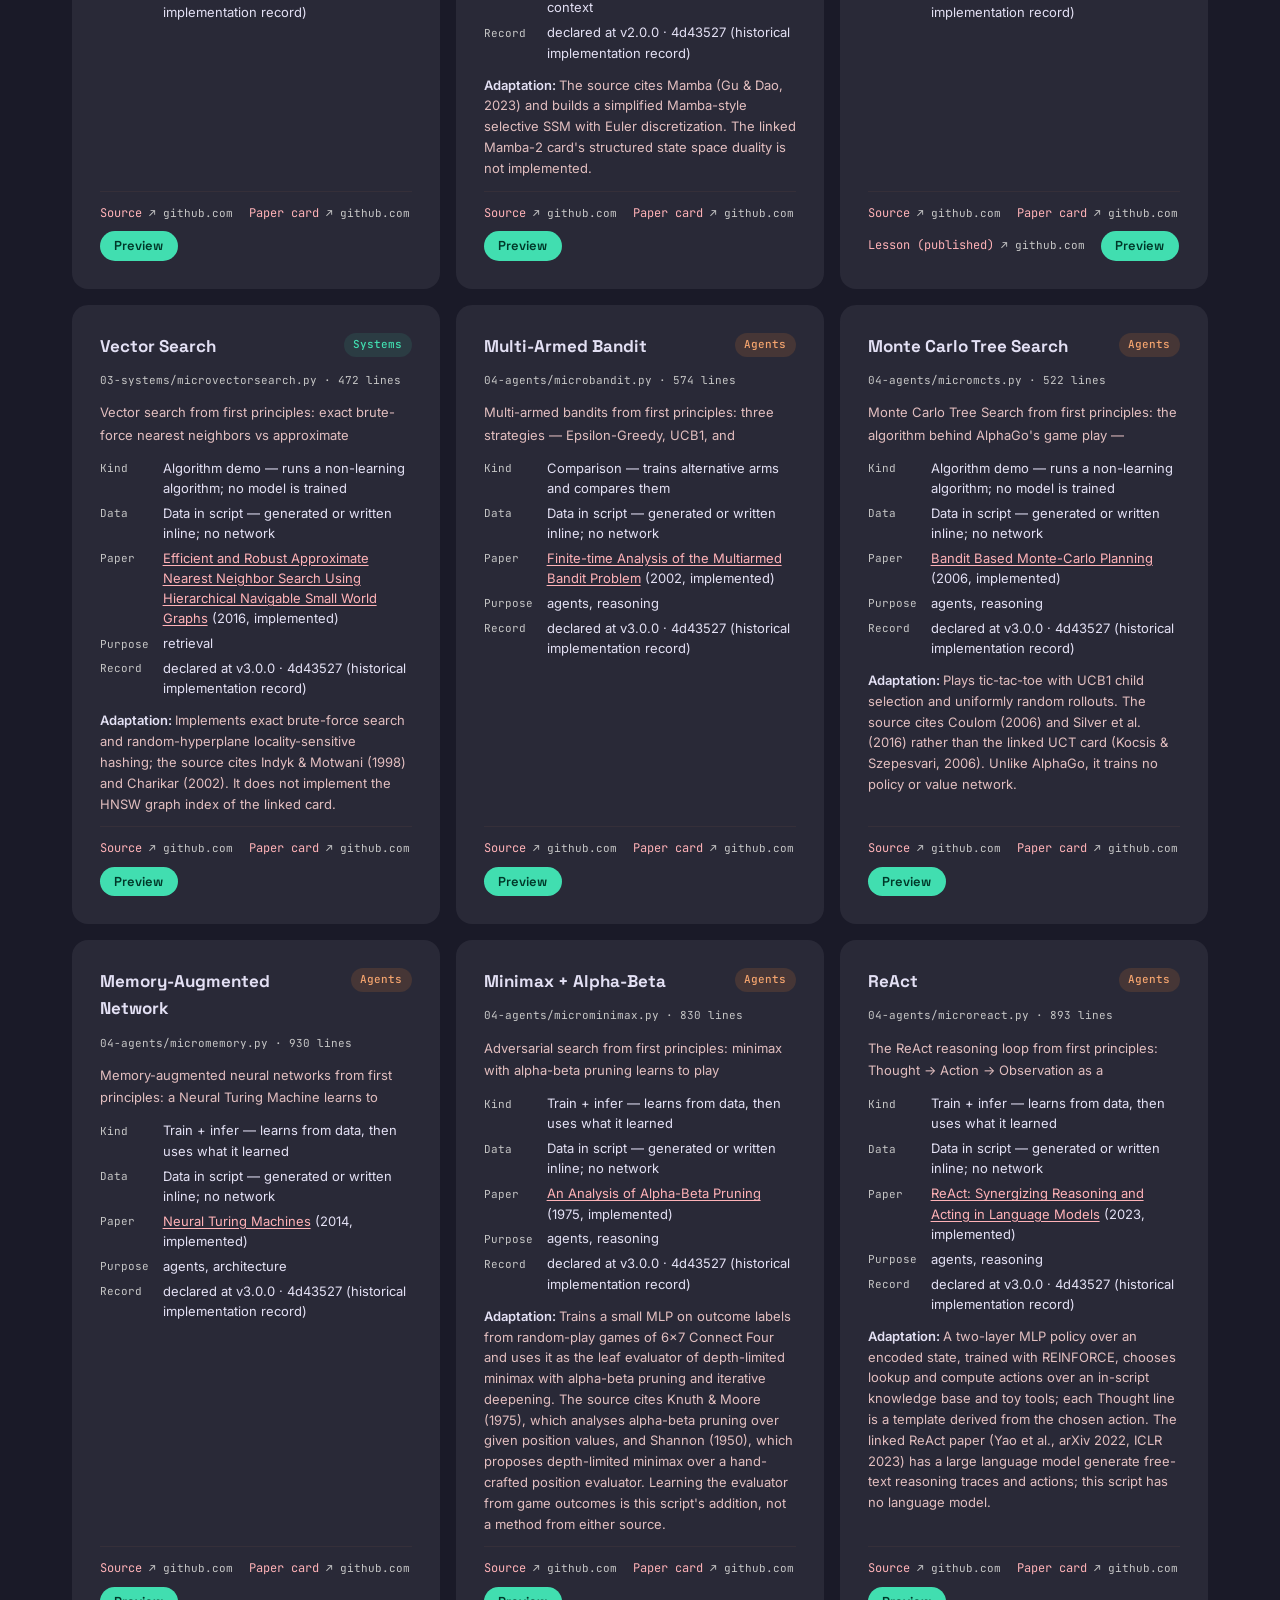
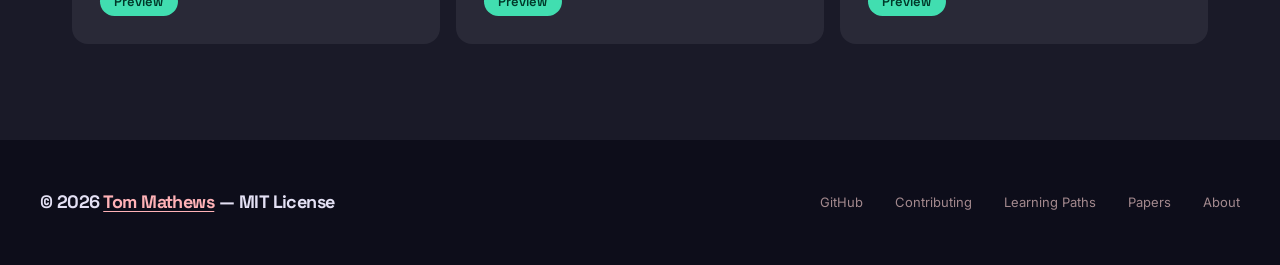
==== commit 6da097a1: "fix(browse): keep result links clickable after a typed search On /algorithms/ and /papers/ the filte" ====
--- a/algorithms/index.html
+++ b/algorithms/index.html
@@ -361,7 +361,6 @@
   form.addEventListener('submit', function (event) { event.preventDefault(); });
   function onFilterChange() { writeUrl(); render(readUrl()); }
   form.addEventListener('input', onFilterChange);
-  form.addEventListener('change', onFilterChange);
   document.getElementById('reset').addEventListener('click', function () {
     history.replaceState(null, '', window.location.pathname);
     const view = readUrl();
